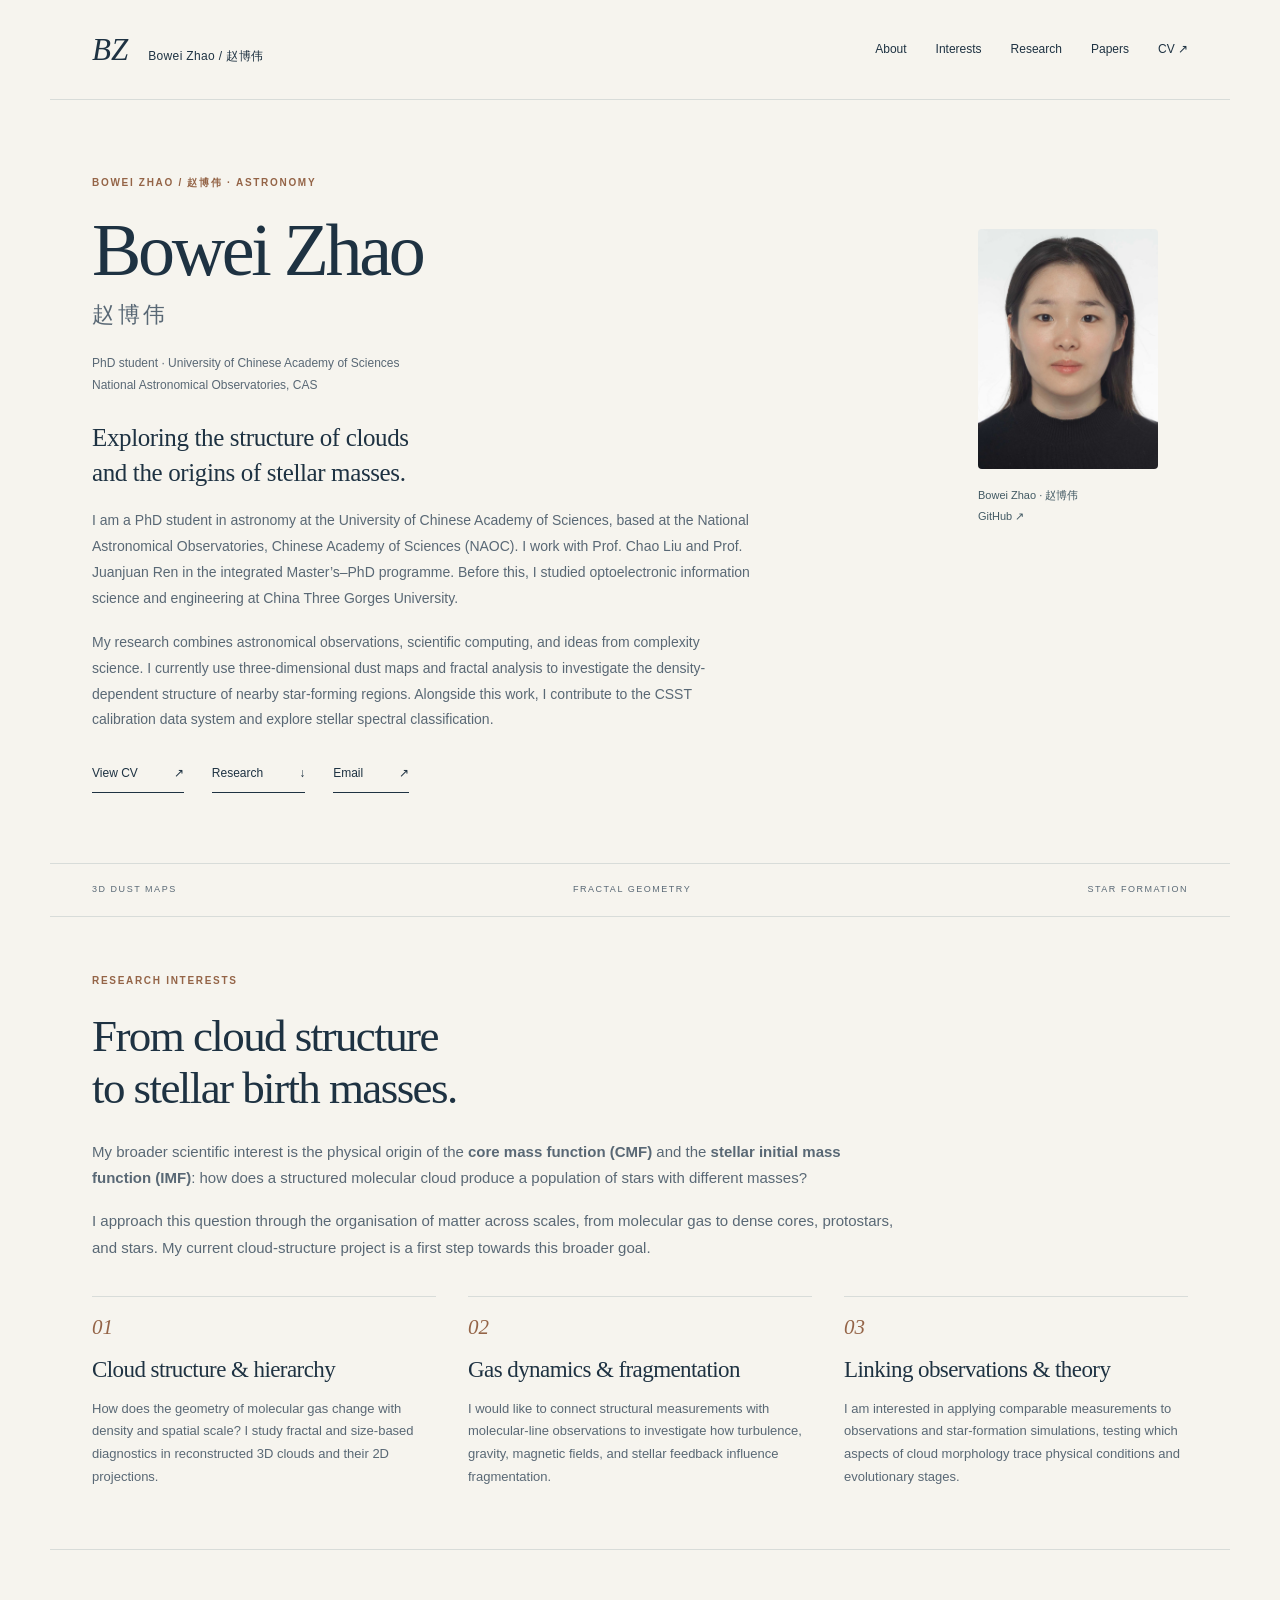
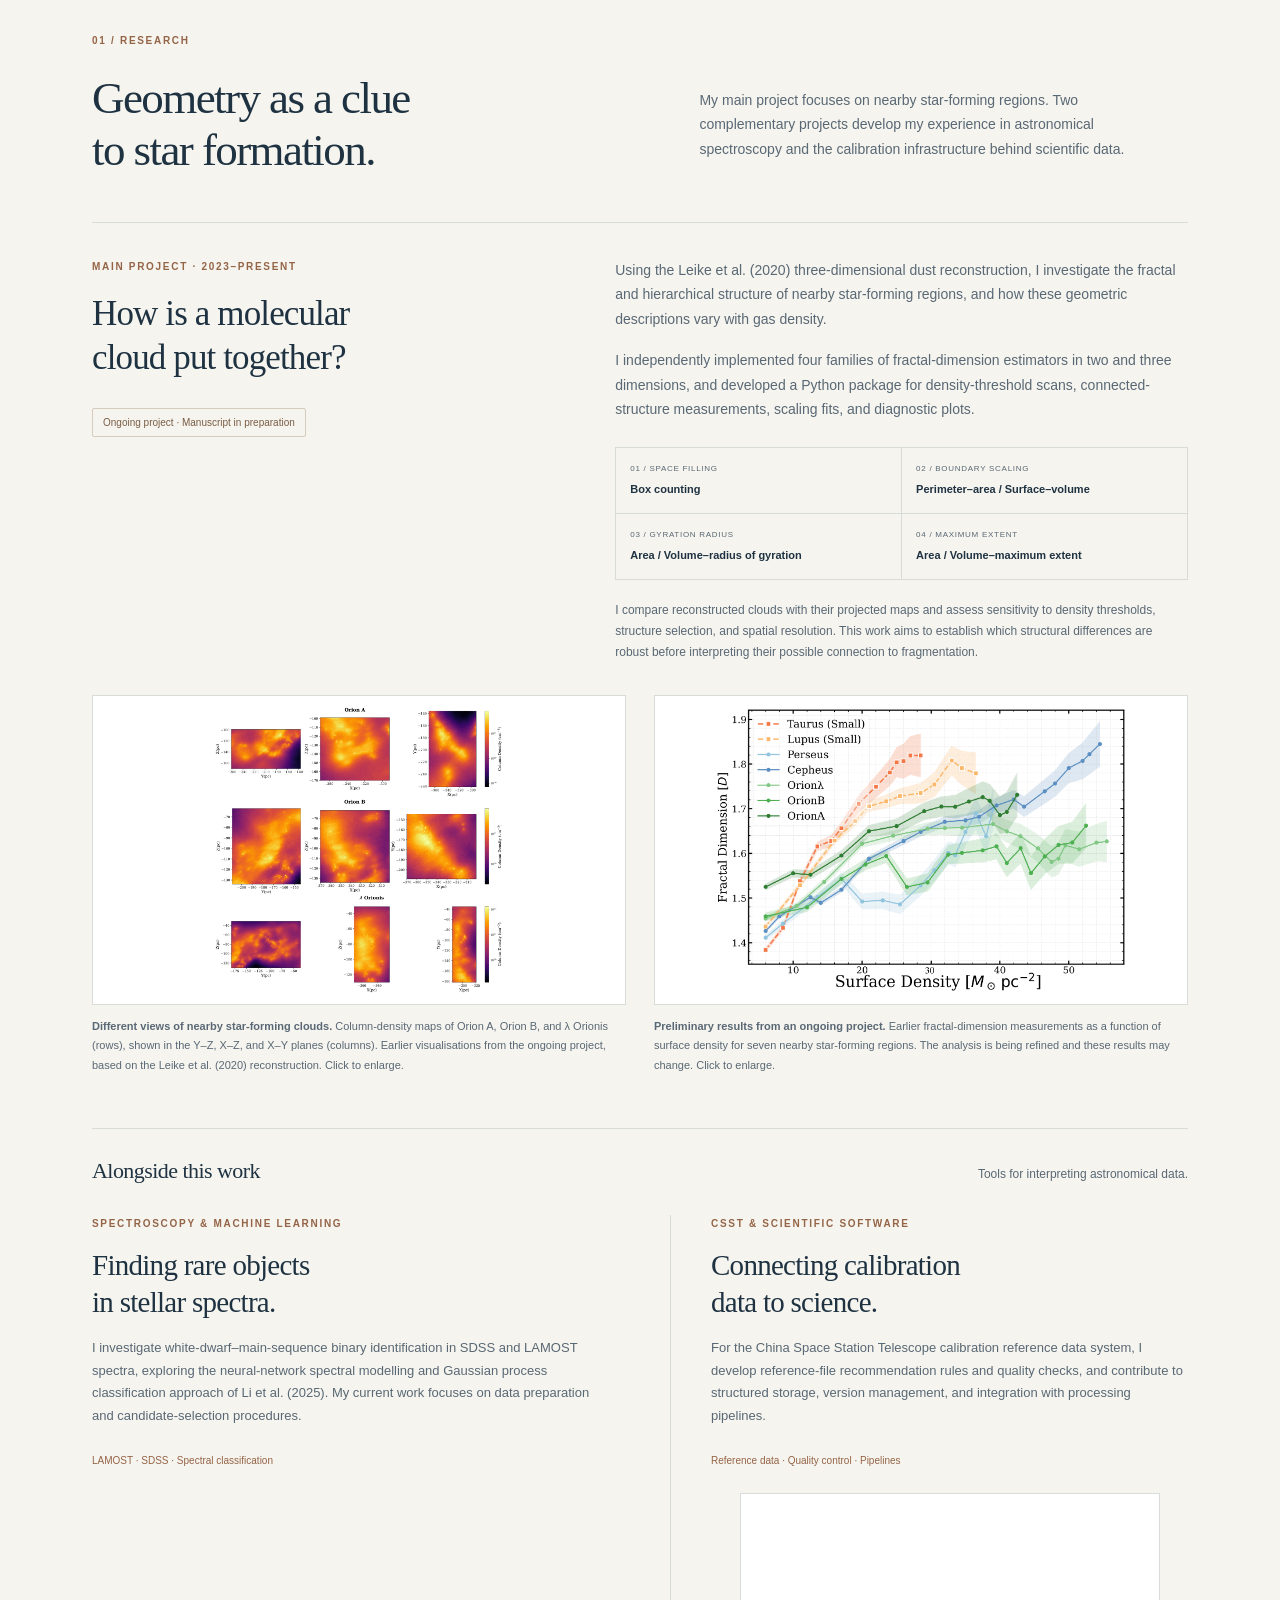
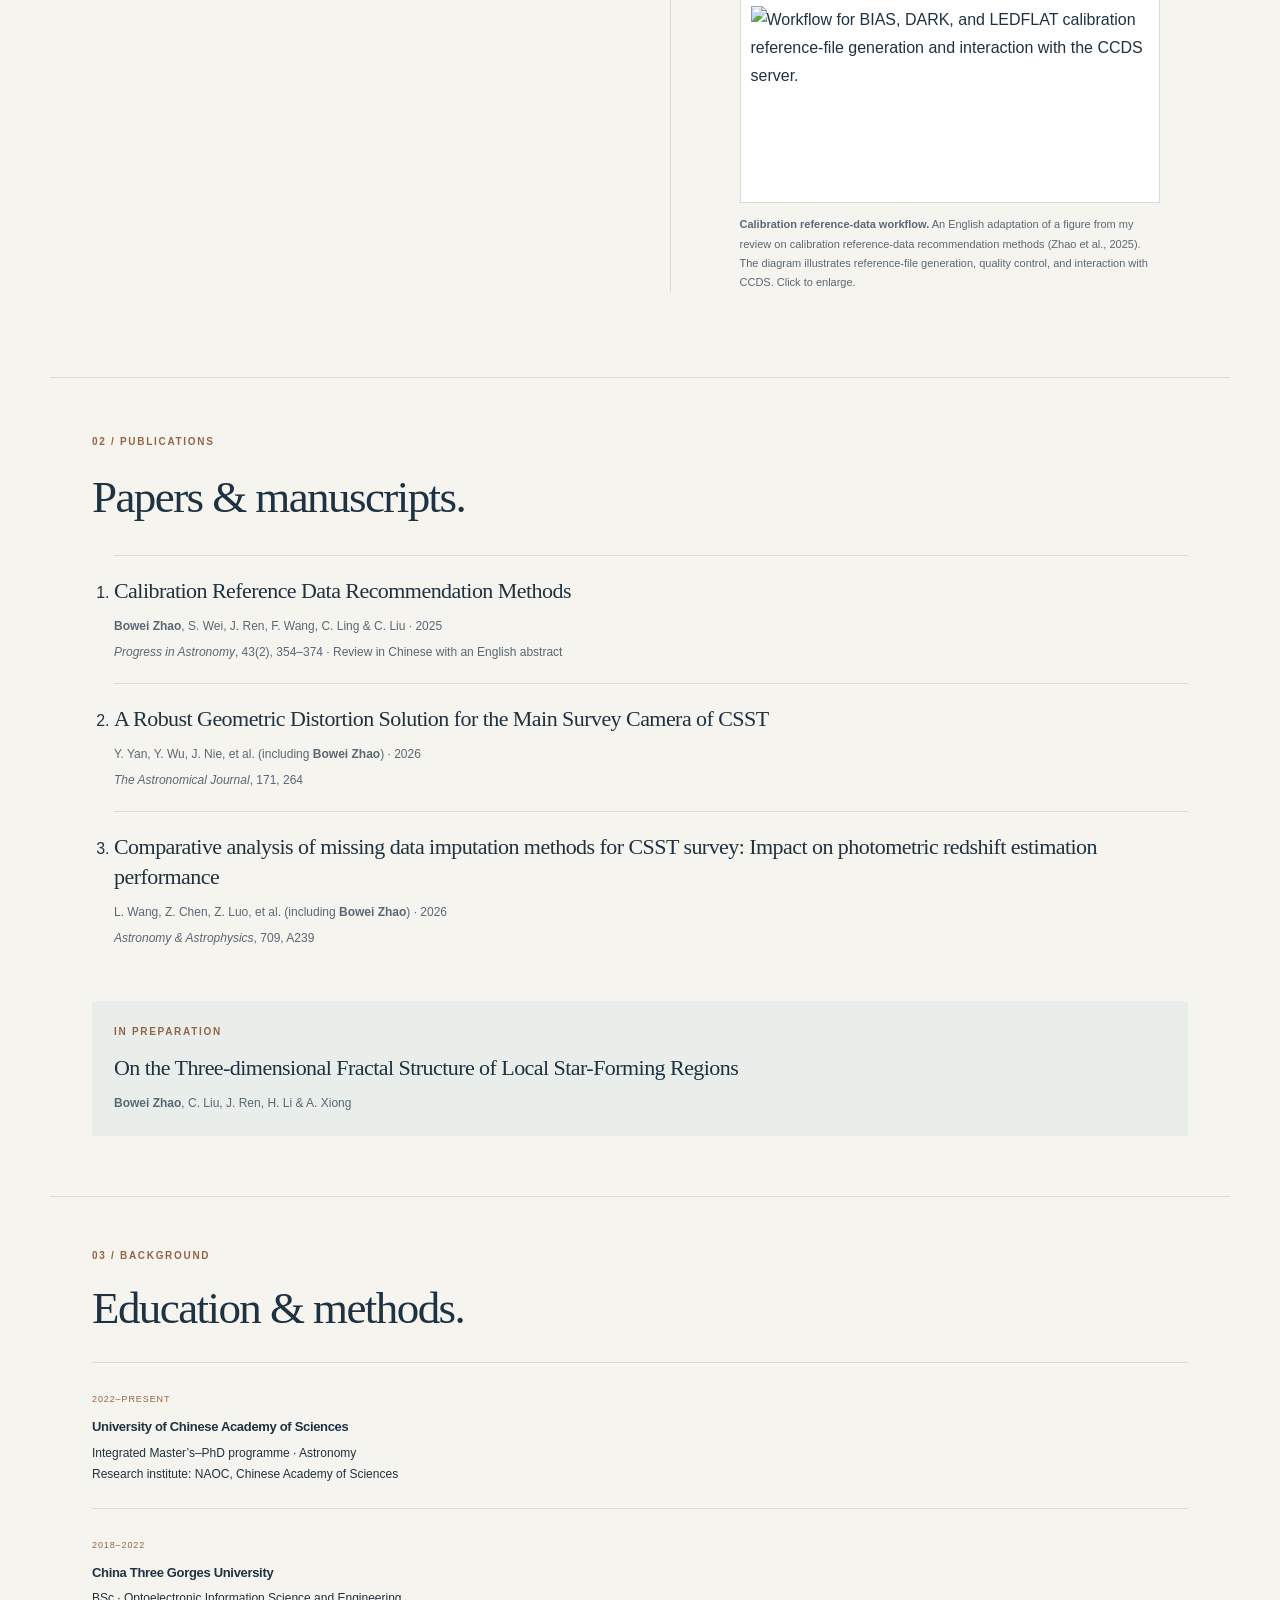
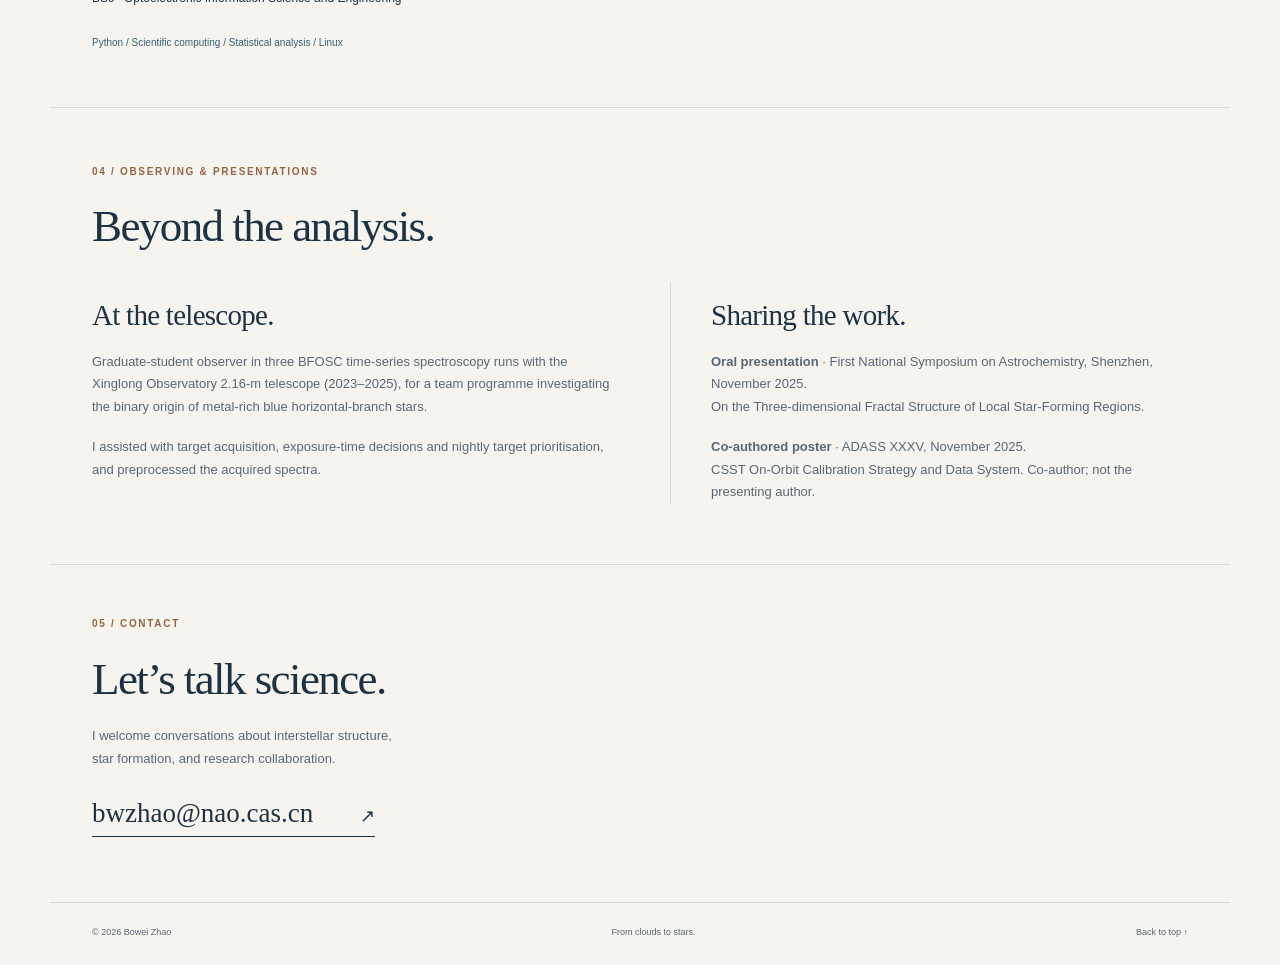
==== index.html @ 42e72b74 "v7" ====
<!doctype html>
<html lang="en"><head><meta charset="utf-8"><meta name="viewport" content="width=device-width,initial-scale=1"><meta name="description" content="Bowei Zhao — astronomy PhD student exploring molecular cloud structure, complexity, and the origins of stellar masses."><meta name="theme-color" content="#f6f4ee"><title>Bowei Zhao · From clouds to stars</title><link rel="icon" href="favicon.svg" type="image/svg+xml"><link rel="stylesheet" href="style.css?v=8"></head>
<body><a class="skip" href="#main">Skip to content</a><header class="wrap"><a class="brand" href="#main" aria-label="Bowei Zhao home">BZ<span>Bowei Zhao / 赵博伟</span></a><nav aria-label="Main navigation"><a href="#background">About</a><a href="#interests">Interests</a><a href="#research">Research</a><a href="#publications">Papers</a><a href="Bowei-Zhao-CV.pdf">CV ↗</a></nav></header>
<main id="main"><section class="hero wrap application-intro" id="background"><div><p class="eyebrow">BOWEI ZHAO / 赵博伟 · ASTRONOMY</p><h1>Bowei Zhao<span class="name-cn">赵博伟</span></h1><p class="intro-role">PhD student · University of Chinese Academy of Sciences<br>National Astronomical Observatories, CAS</p><p class="hero-question">Exploring the structure of clouds<br>and the origins of stellar masses.</p><p class="hero-bio">I am a PhD student in astronomy at the University of Chinese Academy of Sciences, based at the National Astronomical Observatories, Chinese Academy of Sciences (NAOC). I work with Prof. Chao Liu and Prof. Juanjuan Ren in the integrated Master’s–PhD programme. Before this, I studied optoelectronic information science and engineering at China Three Gorges University.</p><p class="hero-bio">My research combines astronomical observations, scientific computing, and ideas from complexity science. I currently use three-dimensional dust maps and fractal analysis to investigate the density-dependent structure of nearby star-forming regions. Alongside this work, I contribute to the CSST calibration data system and explore stellar spectral classification.</p><div class="intro-actions"><a class="text-link" href="Bowei-Zhao-CV.pdf">View CV <span>↗</span></a><a class="text-link" href="#research">Research <span>↓</span></a><a class="text-link" href="mailto:bwzhao@nao.cas.cn">Email <span>↗</span></a></div></div><figure class="profile-photo"><img src="portrait.jpg" alt="Portrait of Bowei Zhao" width="180" height="240" style="display:block;width:180px;max-width:100%;height:auto"/><figcaption>Bowei Zhao · 赵博伟<br><a href="https://github.com/Zhao-Bowei">GitHub ↗</a></figcaption></figure></section><div class="research-line wrap"><span>3D DUST MAPS</span><span>FRACTAL GEOMETRY</span><span>STAR FORMATION</span></div>
<section id="interests" class="wrap interests"><p class="eyebrow">RESEARCH INTERESTS</p><h2>From cloud structure<br>to stellar birth masses.</h2><div class="interest-intro"><p>My broader scientific interest is the physical origin of the <strong>core mass function (CMF)</strong> and the <strong>stellar initial mass function (IMF)</strong>: how does a structured molecular cloud produce a population of stars with different masses?</p><p>I approach this question through the organisation of matter across scales, from molecular gas to dense cores, protostars, and stars. My current cloud-structure project is a first step towards this broader goal.</p></div><div class="interest-topics"><article><span>01</span><h3>Cloud structure &amp; hierarchy</h3><p>How does the geometry of molecular gas change with density and spatial scale? I study fractal and size-based diagnostics in reconstructed 3D clouds and their 2D projections.</p></article><article><span>02</span><h3>Gas dynamics &amp; fragmentation</h3><p>I would like to connect structural measurements with molecular-line observations to investigate how turbulence, gravity, magnetic fields, and stellar feedback influence fragmentation.</p></article><article><span>03</span><h3>Linking observations &amp; theory</h3><p>I am interested in applying comparable measurements to observations and star-formation simulations, testing which aspects of cloud morphology trace physical conditions and evolutionary stages.</p></article></div></section><section id="research" class="wrap research"><div class="section-heading"><p class="eyebrow">01 / RESEARCH</p><h2>Geometry as a clue<br>to star formation.</h2><p>My main project focuses on nearby star-forming regions. Two complementary projects develop my experience in astronomical spectroscopy and the calibration infrastructure behind scientific data.</p></div><article class="featured"><div class="project-title"><p class="eyebrow">MAIN PROJECT · 2023–PRESENT</p><h3>How is a molecular<br>cloud put together?</h3><span class="status">Ongoing project · Manuscript in preparation</span></div><div class="project-body"><p>Using the Leike et al. (2020) three-dimensional dust reconstruction, I investigate the fractal and hierarchical structure of nearby star-forming regions, and how these geometric descriptions vary with gas density.</p><p>I independently implemented four families of fractal-dimension estimators in two and three dimensions, and developed a Python package for density-threshold scans, connected-structure measurements, scaling fits, and diagnostic plots.</p><div class="methods"><div><span>01 / SPACE FILLING</span><strong>Box counting</strong></div><div><span>02 / BOUNDARY SCALING</span><strong>Perimeter–area / Surface–volume</strong></div><div><span>03 / GYRATION RADIUS</span><strong>Area / Volume–radius of gyration</strong></div><div><span>04 / MAXIMUM EXTENT</span><strong>Area / Volume–maximum extent</strong></div></div><p class="small">I compare reconstructed clouds with their projected maps and assess sensitivity to density thresholds, structure selection, and spatial resolution. This work aims to establish which structural differences are robust before interpreting their possible connection to fragmentation.</p></div></article>
<div class="figure-pair"><figure class="research-figure cloud-overview" id="figure-cloud-map"><a href="assets/cloud-projections.png" target="_blank" rel="noopener" aria-label="Open the cloud projection figure at full size"><img src="assets/cloud-projections.png" alt="Column-density maps of Orion A, Orion B, and Lambda Orionis, with Y–Z, X–Z, and X–Y projections in each row." loading="lazy"></a><figcaption><strong>Different views of nearby star-forming clouds.</strong> Column-density maps of Orion A, Orion B, and λ Orionis (rows), shown in the Y–Z, X–Z, and X–Y planes (columns). Earlier visualisations from the ongoing project, based on the Leike et al. (2020) reconstruction. Click to enlarge.</figcaption></figure><figure class="research-figure" id="figure-structure-results"><a href="assets/structure-results.png" target="_blank" rel="noopener"><img src="assets/structure-results.png" alt="Earlier fractal-dimension measurements versus surface density for seven nearby star-forming regions." loading="lazy" style="display:block;width:100%;height:auto"></a><figcaption><strong>Preliminary results from an ongoing project.</strong> Earlier fractal-dimension measurements as a function of surface density for seven nearby star-forming regions. The analysis is being refined and these results may change. Click to enlarge.</figcaption></figure></div><div class="other-heading"><h3>Alongside this work</h3><p>Tools for interpreting astronomical data.</p></div><div class="other-projects"><article><p class="eyebrow">SPECTROSCOPY & MACHINE LEARNING</p><h3>Finding rare objects<br>in stellar spectra.</h3><p>I investigate white-dwarf–main-sequence binary identification in SDSS and LAMOST spectra, exploring the neural-network spectral modelling and Gaussian process classification approach of Li et al. (2025). My current work focuses on data preparation and candidate-selection procedures.</p><p class="project-foot">LAMOST · SDSS · Spectral classification</p></article><article><p class="eyebrow">CSST & SCIENTIFIC SOFTWARE</p><h3>Connecting calibration<br>data to science.</h3><p>For the China Space Station Telescope calibration reference data system, I develop reference-file recommendation rules and quality checks, and contribute to structured storage, version management, and integration with processing pipelines.</p><p class="project-foot">Reference data · Quality control · Pipelines</p><figure class="research-figure" id="figure-calibration-workflow"><a href="assets/calibration-workflow.png" target="_blank" rel="noopener" aria-label="Open the CCDS calibration workflow at full size"><img src="assets/calibration-workflow.png" alt="Workflow for BIAS, DARK, and LEDFLAT calibration reference-file generation and interaction with the CCDS server." loading="lazy" style="display:block;width:100%;height:auto"></a><figcaption><strong>Calibration reference-data workflow.</strong> An English adaptation of a figure from my review on calibration reference-data recommendation methods (Zhao et al., 2025). The diagram illustrates reference-file generation, quality control, and interaction with CCDS. Click to enlarge.</figcaption></figure></article></div></section>

<section id="publications" class="wrap publications"><p class="eyebrow">02 / PUBLICATIONS</p><h2>Papers &amp; manuscripts.</h2><ol class="papers"><li><h3>Calibration Reference Data Recommendation Methods</h3><p><strong>Bowei Zhao</strong>, S. Wei, J. Ren, F. Wang, C. Ling &amp; C. Liu · 2025</p><p><em>Progress in Astronomy</em>, 43(2), 354–374 · Review in Chinese with an English abstract</p></li><li><h3>A Robust Geometric Distortion Solution for the Main Survey Camera of CSST</h3><p>Y. Yan, Y. Wu, J. Nie, et al. (including <strong>Bowei Zhao</strong>) · 2026</p><p><em>The Astronomical Journal</em>, 171, 264</p></li><li><h3>Comparative analysis of missing data imputation methods for CSST survey: Impact on photometric redshift estimation performance</h3><p>L. Wang, Z. Chen, Z. Luo, et al. (including <strong>Bowei Zhao</strong>) · 2026</p><p><em>Astronomy &amp; Astrophysics</em>, 709, A239</p></li></ol><article class="manuscript"><p class="eyebrow">IN PREPARATION</p><h3>On the Three-dimensional Fractal Structure of Local Star-Forming Regions</h3><p><strong>Bowei Zhao</strong>, C. Liu, J. Ren, H. Li &amp; A. Xiong</p></article></section>
<section class="wrap education-section"><p class="eyebrow">03 / BACKGROUND</p><h2>Education &amp; methods.</h2><div class="education"><p class="eyebrow">EDUCATION</p><article><span>2022–PRESENT</span><h3>University of Chinese Academy of Sciences</h3><p>Integrated Master’s–PhD programme · Astronomy<br>Research institute: NAOC, Chinese Academy of Sciences</p></article><article><span>2018–2022</span><h3>China Three Gorges University</h3><p>BSc · Optoelectronic Information Science and Engineering</p></article><p class="toolkit">Python / Scientific computing / Statistical analysis / Linux</p></div></section><section class="wrap experience"><p class="eyebrow">04 / OBSERVING &amp; PRESENTATIONS</p><h2>Beyond the analysis.</h2><div class="other-projects"><article><h3>At the telescope.</h3><p>Graduate-student observer in three BFOSC time-series spectroscopy runs with the Xinglong Observatory 2.16-m telescope (2023–2025), for a team programme investigating the binary origin of metal-rich blue horizontal-branch stars.</p><p>I assisted with target acquisition, exposure-time decisions and nightly target prioritisation, and preprocessed the acquired spectra.</p></article><article><h3>Sharing the work.</h3><p><strong>Oral presentation</strong> · First National Symposium on Astrochemistry, Shenzhen, November 2025.<br>On the Three-dimensional Fractal Structure of Local Star-Forming Regions.</p><p><strong>Co-authored poster</strong> · ADASS XXXV, November 2025.<br>CSST On-Orbit Calibration Strategy and Data System. Co-author; not the presenting author.</p></article></div></section><section id="contact" class="wrap contact"><p class="eyebrow">05 / CONTACT</p><h2>Let’s talk science.</h2><p>I welcome conversations about interstellar structure,<br>star formation, and research collaboration.</p><a class="email" href="mailto:bwzhao@nao.cas.cn">bwzhao@nao.cas.cn <span>↗</span></a></section></main><footer class="wrap"><span>© 2026 Bowei Zhao</span><span>From clouds to stars.</span><a href="#main">Back to top ↑</a></footer></body></html>
---- style.css ----
@charset "UTF-8";
:root{--paper:#f6f4ee;--ink:#1e3242;--muted:#596875;--line:#d8dcd9;--accent:#946447;--blue:#395e70}*{box-sizing:border-box}html{scroll-behavior:smooth;scroll-padding-top:28px}body{margin:0;background:var(--paper);color:var(--ink);font:16px/1.75 -apple-system,BlinkMacSystemFont,"Segoe UI",Arial,sans-serif}.wrap{max-width:1180px;margin:auto;padding-left:42px;padding-right:42px}a{color:inherit;text-decoration:none}a:hover{color:var(--accent)}a:focus-visible,input:focus-visible{outline:3px solid var(--accent);outline-offset:6px}header{height:100px;display:flex;align-items:center;justify-content:space-between;border-bottom:1px solid var(--line)}.brand{font:italic 31px Georgia,serif}.brand span{font:12px/1.4 Arial,sans-serif;margin-left:20px;letter-spacing:.03em}nav{display:flex;gap:29px;font-size:12px}p,h1,h2,h3,figure{margin:0}p+p{margin-top:17px}.eyebrow{font-size:10px;letter-spacing:.17em;font-weight:650;color:var(--accent)}.hero{display:grid;grid-template-columns:1.05fr 1fr;gap:65px;align-items:center;padding-top:74px;padding-bottom:70px}h1{font:normal clamp(64px,7.6vw,102px)/.98 Georgia,"Times New Roman",serif;letter-spacing:-.055em;margin:30px 0 27px}h1 em{font-weight:400;color:var(--blue)}.hero-question{font:25px/1.4 Georgia,serif;letter-spacing:-.015em}.hero-bio{font-size:14px;color:var(--muted);max-width:445px;margin:22px 0 25px}.hero-bio strong{font-weight:600;color:var(--ink)}.text-link{font-size:12px;border-bottom:1px solid var(--ink);padding-bottom:8px;display:inline-flex;gap:36px;align-items:center}.explorer{background:#e8ece9;position:relative;border:1px solid #d1dad8;padding:22px 23px 19px}.figure-head{display:flex;justify-content:space-between;align-items:center;font-size:9px;letter-spacing:.12em;color:#425f68}.live-dot{width:6px;height:6px;background:#8b684b;border-radius:50%}canvas{display:block;width:100%;height:auto;aspect-ratio:600/540;margin:12px 0 0}.control label{display:flex;justify-content:space-between;font-size:11px}.control output{font-variant-numeric:tabular-nums;font-weight:600}input[type=range]{width:100%;accent-color:var(--blue);cursor:pointer;margin:11px 0 3px}.range-labels{display:flex;justify-content:space-between;color:var(--muted);font-size:9px}figcaption{font-size:10px;line-height:1.7;margin-top:17px;color:#435a64}figcaption span{font-size:9px;color:#64767a}.research-line{display:flex;justify-content:space-between;border-top:1px solid var(--line);border-bottom:1px solid var(--line);padding-top:18px;padding-bottom:18px;font-size:9px;letter-spacing:.17em;color:var(--muted)}.research{padding-top:82px;padding-bottom:85px}.section-heading{display:grid;grid-template-columns:1.1fr 1fr;column-gap:70px}.section-heading>.eyebrow{grid-column:1/-1;margin-bottom:23px}h2{font:normal 45px/1.16 Georgia,serif;letter-spacing:-.035em}.section-heading>p:last-child{font-size:14px;color:var(--muted);align-self:center;max-width:470px}.featured{display:grid;grid-template-columns:1fr 1.25fr;gap:65px;border-top:1px solid var(--line);margin-top:45px;padding-top:35px}h3{font:normal 29px/1.25 Georgia,serif;letter-spacing:-.025em}.project-title h3{font-size:35px;margin:17px 0 27px}.status{display:inline-block;font-size:10px;border:1px solid #d7ccbc;border-radius:2px;color:#795d45;padding:5px 10px}.project-body p{font-size:14px;color:var(--muted)}.methods{display:grid;grid-template-columns:1fr 1fr;border-top:1px solid var(--line);border-left:1px solid var(--line);margin:25px 0 20px}.methods>div{padding:14px;border-right:1px solid var(--line);border-bottom:1px solid var(--line)}.methods span{font-size:8px;letter-spacing:.09em;color:var(--muted);display:block}.methods strong{display:block;font-size:11px;font-weight:550;margin-top:4px}.project-body .small{font-size:12px}.other-heading{border-top:1px solid var(--line);margin-top:53px;padding-top:28px;display:flex;align-items:baseline;justify-content:space-between}.other-heading h3{font-size:22px}.other-heading p{font-size:12px;color:var(--muted)}.other-projects{display:grid;grid-template-columns:1fr 1fr;gap:60px;margin-top:30px}.other-projects article+article{border-left:1px solid var(--line);padding-left:40px}.other-projects h3{margin:15px 0 17px}.other-projects p:not(.eyebrow){font-size:13px;color:var(--muted)}.other-projects .project-foot{font-size:10px!important;color:var(--accent)!important;margin-top:24px}.next{background:#e9eeeb;border-top:1px solid #d6dfdb;border-bottom:1px solid #d6dfdb}.next-inner{display:grid;grid-template-columns:1fr 1.25fr;column-gap:65px;padding-top:49px;padding-bottom:51px}.next .eyebrow{grid-column:1/-1;margin-bottom:22px}.next p:not(.eyebrow){font-size:14px;color:#4f6268}.next-caption{font-size:8px;letter-spacing:.13em;color:#5c747a;display:block;margin-top:27px}.about{display:grid;grid-template-columns:1fr 1fr;gap:85px;padding-top:80px;padding-bottom:75px}.about h2{font-size:37px;margin:23px 0}.chinese{font:18px system-ui,sans-serif;letter-spacing:.12em;display:block;margin-top:12px;color:var(--muted)}.about p:not(.eyebrow){font-size:13px;color:var(--muted)}.about .text-link{margin-top:25px}.education article{margin-top:23px;padding-top:20px;border-top:1px solid var(--line)}.education article>span{font-size:9px;letter-spacing:.1em;color:var(--accent)}.education h3{font:600 13px/1.5 Arial,sans-serif;margin:6px 0}.education article p{font-size:12px!important}.toolkit{font-size:10px!important;margin-top:25px;color:var(--blue)!important}.contact{border-top:1px solid var(--line);padding-top:50px;padding-bottom:65px}.contact h2{margin:20px 0}.contact p:not(.eyebrow){font-size:13px;color:var(--muted)}.email{font:27px/1.6 Georgia,serif;display:inline-block;margin-top:22px;border-bottom:1px solid var(--ink)}.email span{font:18px Arial;margin-left:40px}footer{display:flex;justify-content:space-between;padding-top:22px;padding-bottom:25px;font-size:9px;color:var(--muted);border-top:1px solid var(--line)}.skip{position:absolute;top:-100px;left:12px;background:white;padding:12px;z-index:10}.skip:focus{top:12px}@media(min-width:1500px){.hero{padding-top:90px;padding-bottom:90px}}@media(max-width:850px){.wrap{padding-left:26px;padding-right:26px}.hero{gap:30px}h1{font-size:72px}.hero-question{font-size:21px}.explorer{padding:16px}.featured{gap:35px}.about{gap:40px}.other-projects{gap:30px}}@media(max-width:620px){header{height:80px}.brand span{display:none}nav{gap:18px;font-size:11px}.hero{grid-template-columns:1fr;padding-top:46px;padding-bottom:40px;gap:36px}h1{font-size:78px}.hero-bio{max-width:none}.explorer{max-width:440px;width:100%;margin:auto}.research-line{font-size:7px;letter-spacing:.07em}.research{padding-top:50px;padding-bottom:50px}.section-heading,.featured,.next-inner,.about,.other-projects{grid-template-columns:1fr;gap:26px}h2{font-size:37px}.section-heading>.eyebrow{margin-bottom:0}.featured{margin-top:30px;padding-top:27px}.project-title h3{font-size:31px}.other-heading{display:block;margin-top:36px}.other-heading p{margin-top:6px}.other-projects article+article{border-left:0;border-top:1px solid var(--line);padding:26px 0 0}.next-inner{padding-top:35px;padding-bottom:35px;gap:20px}.next .eyebrow{margin-bottom:0}.about{padding-top:48px;padding-bottom:45px;gap:36px}.contact{padding-top:37px;padding-bottom:48px}.email{font-size:24px}.email span{margin-left:14px}footer{gap:15px;flex-wrap:wrap}footer>span:nth-child(2){display:none}}@media(prefers-reduced-motion:reduce){html{scroll-behavior:auto}}
.publications,.experience{border-top:1px solid var(--line);padding-top:55px;padding-bottom:60px}.publications h2,.experience h2{margin-top:20px}.papers{padding-left:22px;margin:32px 0}.papers li{padding:20px 0;border-top:1px solid var(--line)}.papers h3,.manuscript h3{font:normal 22px/1.4 Georgia,serif;margin-bottom:9px}.papers p,.manuscript>p:last-child{font-size:12px;color:var(--muted)}.papers p+p{margin-top:5px}.manuscript{padding:22px;background:#e9eeeb}.manuscript h3{margin-top:12px}.portrait{display:block;width:160px;height:auto;margin-top:24px;border:1px solid var(--line)}.profile-links{display:flex;gap:28px;flex-wrap:wrap}@media(max-width:620px){nav{gap:11px;font-size:10px}.portrait{width:140px}.publications,.experience{padding-top:38px;padding-bottom:40px}.papers h3{font-size:20px}}

/* Bound intrinsic image sizes inside the About grid. */
.about{grid-template-columns:minmax(0,1fr) minmax(0,1fr)}.about>div{min-width:0}.portrait{max-width:100%;width:160px;height:auto;border-radius:4px}.education{overflow-wrap:break-word}@media(max-width:620px){.about{grid-template-columns:minmax(0,1fr)}}

.application-intro{grid-template-columns:minmax(0,1fr) 250px;gap:65px}.application-intro h1{font-size:74px;letter-spacing:-.045em;margin:22px 0}.name-cn{display:block;font:22px/1.5 system-ui,sans-serif;letter-spacing:.16em;color:var(--muted);margin-top:12px}.intro-role{font-size:12px;color:var(--muted);line-height:1.8;margin-bottom:24px}.application-intro .hero-bio{max-width:660px;margin:18px 0}.intro-actions{display:flex;flex-wrap:wrap;gap:28px;margin-top:30px}.profile-photo{align-self:start;margin-top:55px}.profile-photo img{border-radius:4px}.profile-photo figcaption{margin-top:16px;font-size:11px;line-height:1.9}.method-demo{display:grid;grid-template-columns:minmax(0,1fr) minmax(0,1fr);gap:65px;align-items:center;margin-top:40px;padding-top:35px;border-top:1px solid var(--line)}.method-demo h3{margin:18px 0}.method-demo>div>p:not(.eyebrow){font-size:13px;color:var(--muted)}.education-section{padding-top:50px;padding-bottom:55px;border-top:1px solid var(--line)}.education-section h2{margin-top:18px}.education-section>.education{margin-top:28px}.education-section>.education>.eyebrow{display:none}@media(max-width:620px){.application-intro{grid-template-columns:1fr;gap:20px}.application-intro h1{font-size:60px}.profile-photo{margin-top:0}.profile-photo img{width:160px!important}.method-demo{grid-template-columns:1fr;gap:25px}.intro-actions{gap:22px}}

/* v6: personal background, research interests, and replaceable scientific figures. */
.interests{padding-top:55px;padding-bottom:60px;border-bottom:1px solid var(--line)}.interests h2{margin:20px 0 25px}.interest-intro{max-width:810px;font-size:15px;color:var(--muted)}.interest-topics{display:grid;grid-template-columns:repeat(3,minmax(0,1fr));gap:32px;margin-top:35px}.interest-topics article{border-top:1px solid var(--line);padding-top:18px}.interest-topics article>span{font:italic 21px Georgia,serif;color:var(--accent)}.interest-topics h3{font-size:23px;margin:13px 0}.interest-topics p{font-size:13px;color:var(--muted)}.figure-pair{display:grid;grid-template-columns:repeat(2,minmax(0,1fr));gap:25px;margin-top:32px}.research-figure{min-width:0;margin:24px 0 0}.figure-pair .research-figure{margin-top:0}.figure-placeholder{min-height:230px;display:flex;flex-direction:column;align-items:center;justify-content:center;text-align:center;padding:25px;border:1px dashed #a8b7b8;background:#eef0eb}.figure-index{font-size:8px;letter-spacing:.13em;color:var(--blue)}.figure-placeholder h4{font:normal 23px/1.3 Georgia,serif;margin:20px 0 10px}.figure-placeholder p{font-size:12px!important;max-width:330px;margin:0!important;color:var(--muted)}.placeholder-note{font-size:9px;color:var(--accent);margin-top:24px}.research-figure figcaption{font-size:10px;color:var(--muted)}.research-figure>img{display:block;width:100%;height:auto;max-width:100%}.profile-photo img{width:180px}.application-intro{grid-template-columns:minmax(0,1fr) 210px}.hero-bio{line-height:1.85}@media(max-width:800px){.interest-topics{grid-template-columns:1fr;gap:20px}}@media(max-width:620px){.application-intro,.figure-pair{grid-template-columns:minmax(0,1fr)}.interests{padding-top:40px;padding-bottom:40px}nav{flex-wrap:wrap;justify-content:flex-end;gap:9px 13px;max-width:255px}.figure-placeholder{min-height:210px}}

.name-cn,.chinese{font-family:"Kaiti SC","STKaiti","KaiTi","楷体","AR PL UKai CN",serif;font-style:normal;font-weight:400}.figure-pair{grid-template-columns:minmax(0,1fr)}.cloud-overview{max-width:880px;margin-left:auto!important;margin-right:auto!important}.cloud-overview a{display:block}.cloud-overview img{display:block;width:100%;height:auto}.cloud-overview figcaption{max-width:790px;margin:14px auto 0;line-height:1.8}#figure-structure-results .figure-placeholder{min-height:150px}

/* v8: compact previews; preserve each complete scientific figure. */
.figure-pair{grid-template-columns:repeat(2,minmax(0,1fr));gap:28px;align-items:start}.figure-pair .research-figure{width:100%;max-width:none;margin:0!important}.figure-pair .research-figure>a{display:flex;align-items:center;justify-content:center;height:310px;padding:10px;background:#fff;border:1px solid var(--line)}.figure-pair .research-figure>a>img{display:block;width:auto!important;max-width:100%;height:auto!important;max-height:288px;object-fit:contain}.research-figure>a{cursor:zoom-in}.research-figure figcaption{font-size:11px;line-height:1.75;margin-top:12px}.research-figure figcaption strong{font-weight:600}#figure-calibration-workflow{max-width:420px;margin:24px auto 0}#figure-calibration-workflow>a{display:flex;align-items:center;justify-content:center;height:310px;padding:10px;background:#fff;border:1px solid var(--line)}#figure-calibration-workflow>a>img{width:auto!important;max-width:100%;height:auto!important;max-height:288px;object-fit:contain}@media(max-width:760px){.figure-pair{grid-template-columns:minmax(0,1fr);gap:28px}.figure-pair .research-figure{max-width:540px;margin:0 auto!important}.figure-pair .research-figure>a,#figure-calibration-workflow>a{height:280px}.figure-pair .research-figure>a>img,#figure-calibration-workflow>a>img{max-height:258px}}
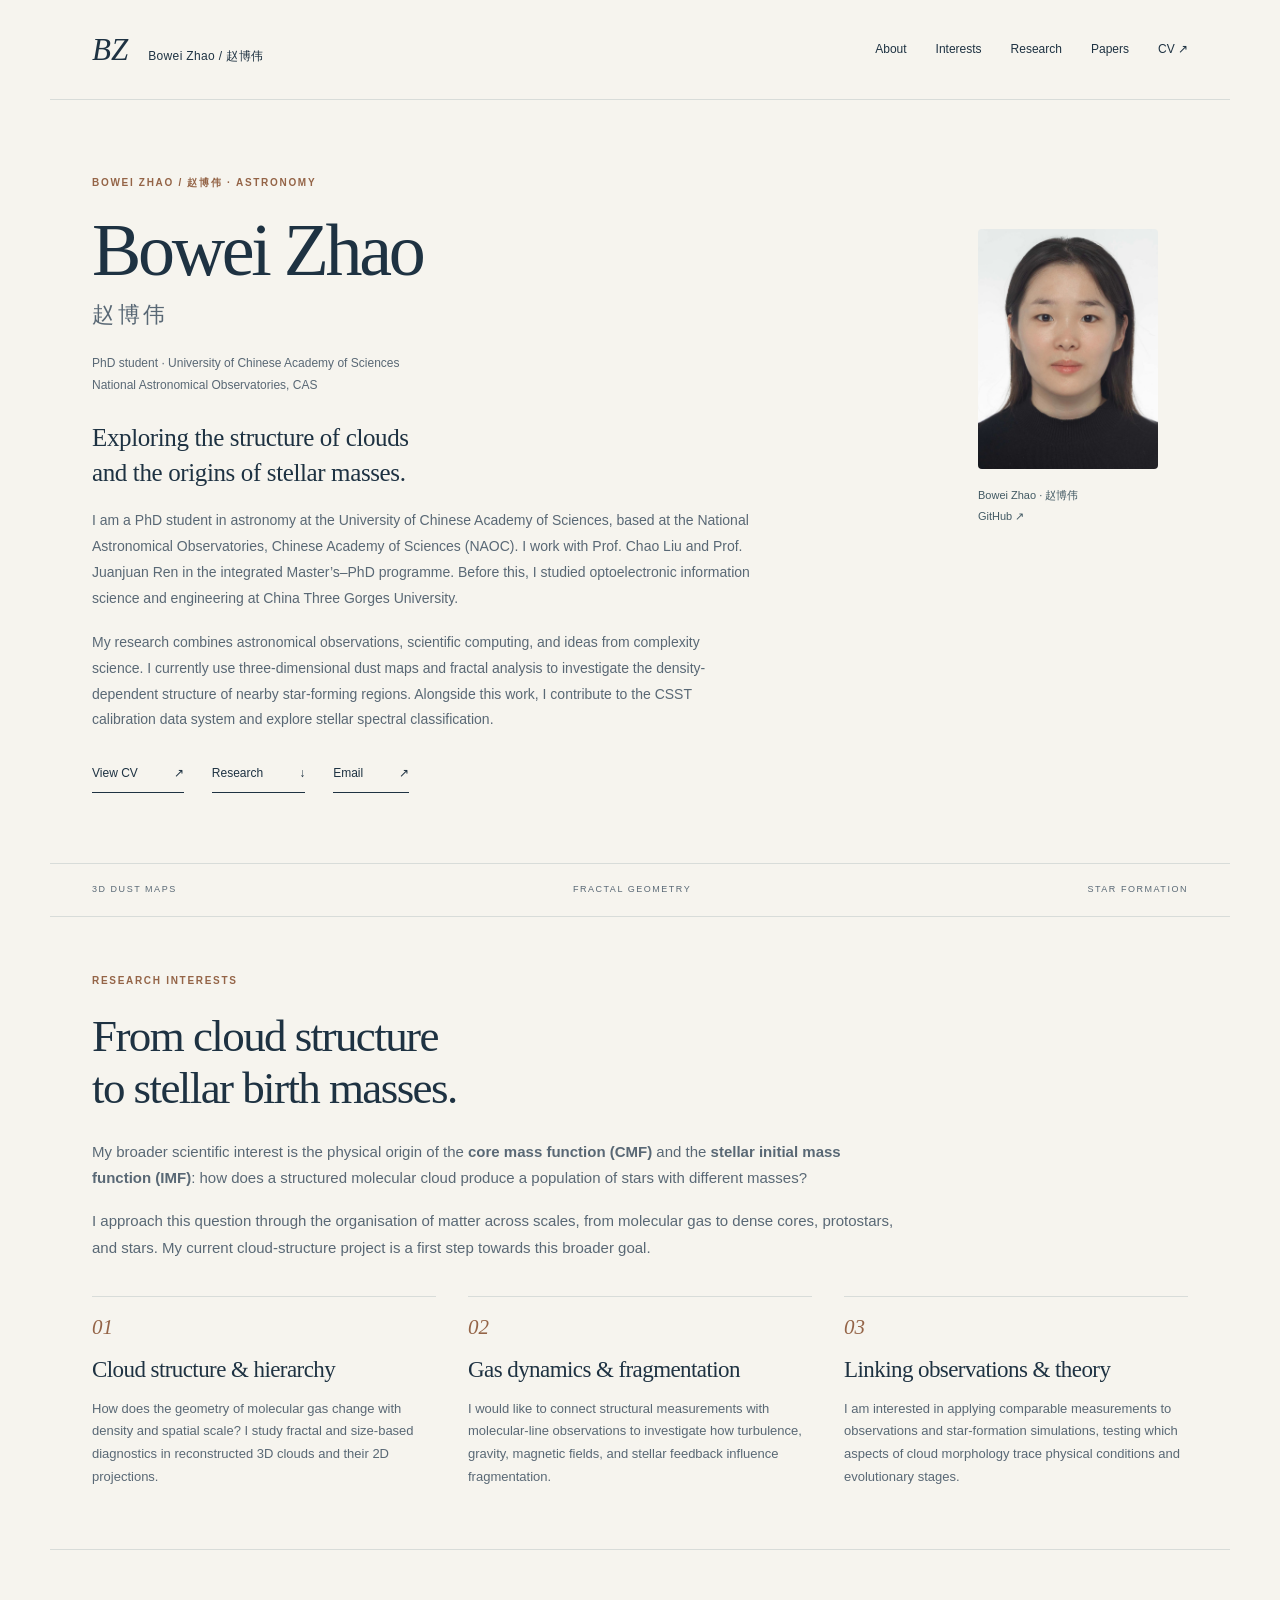
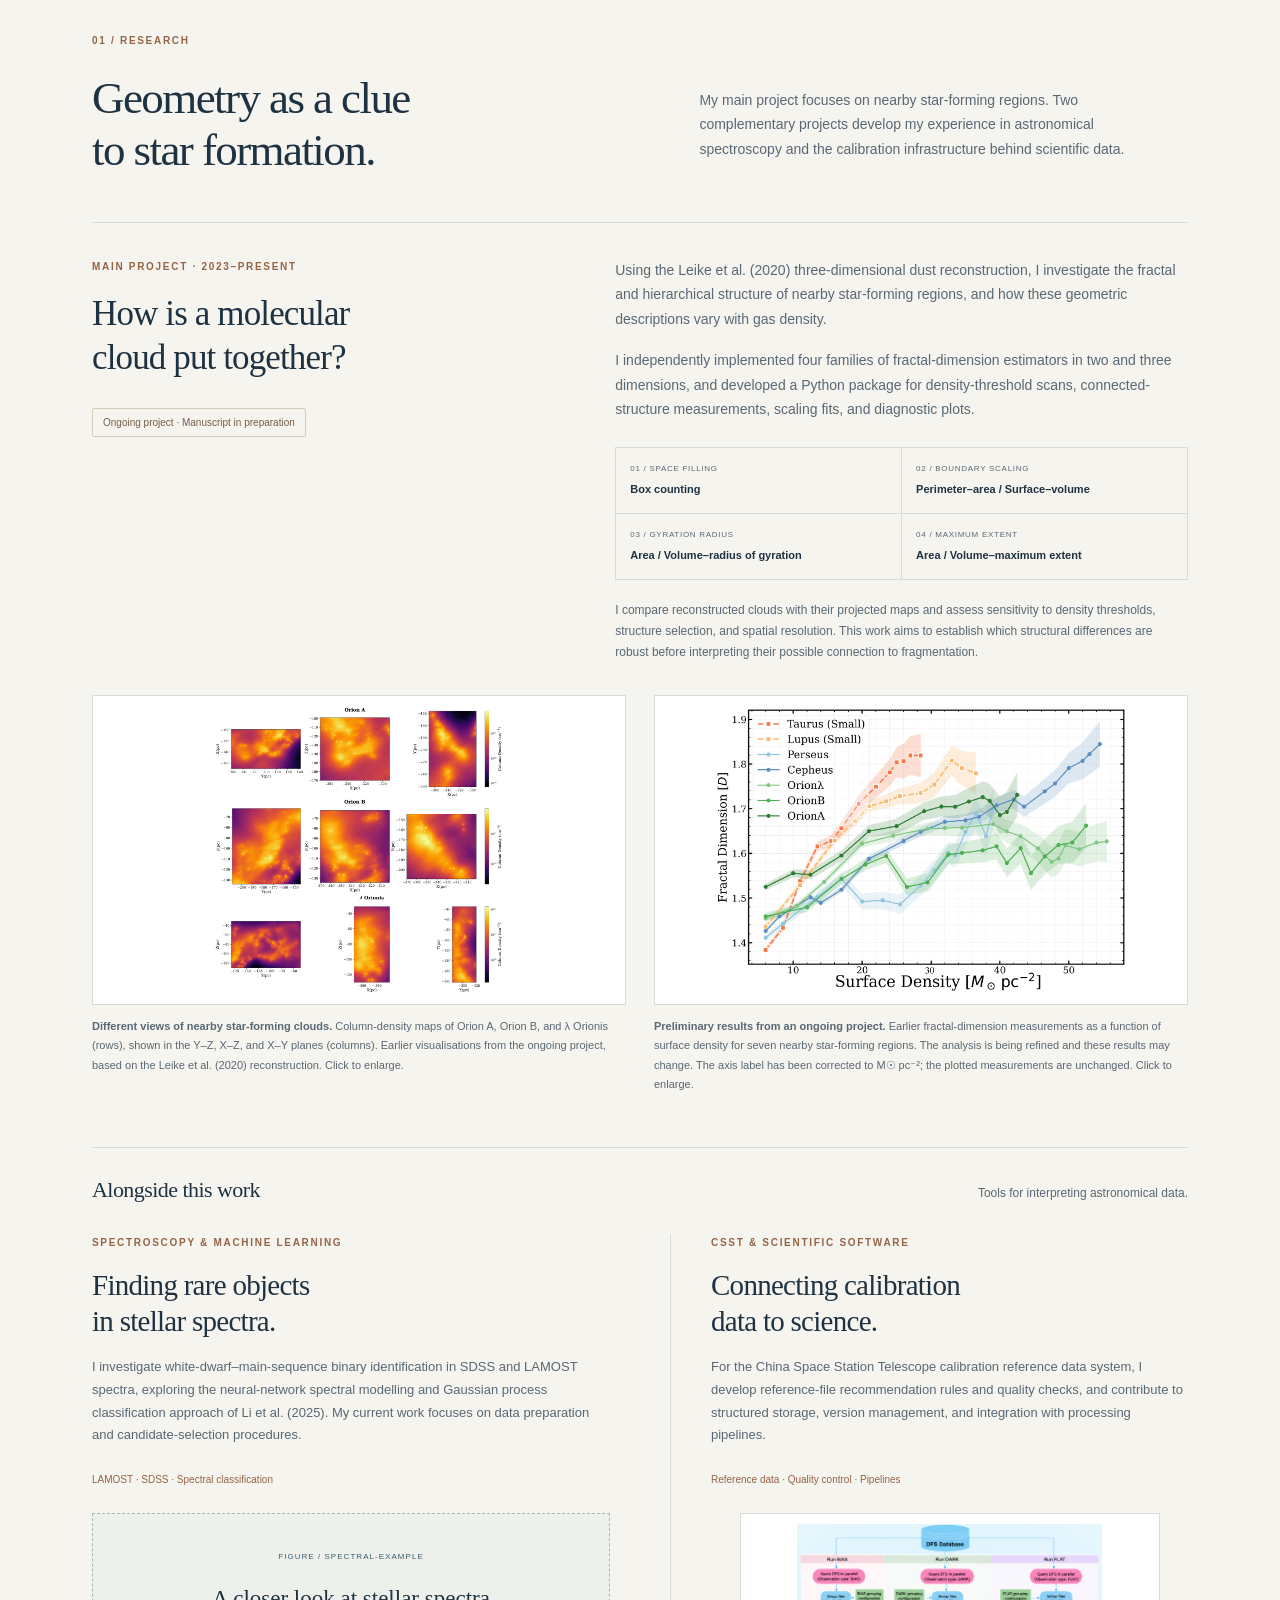
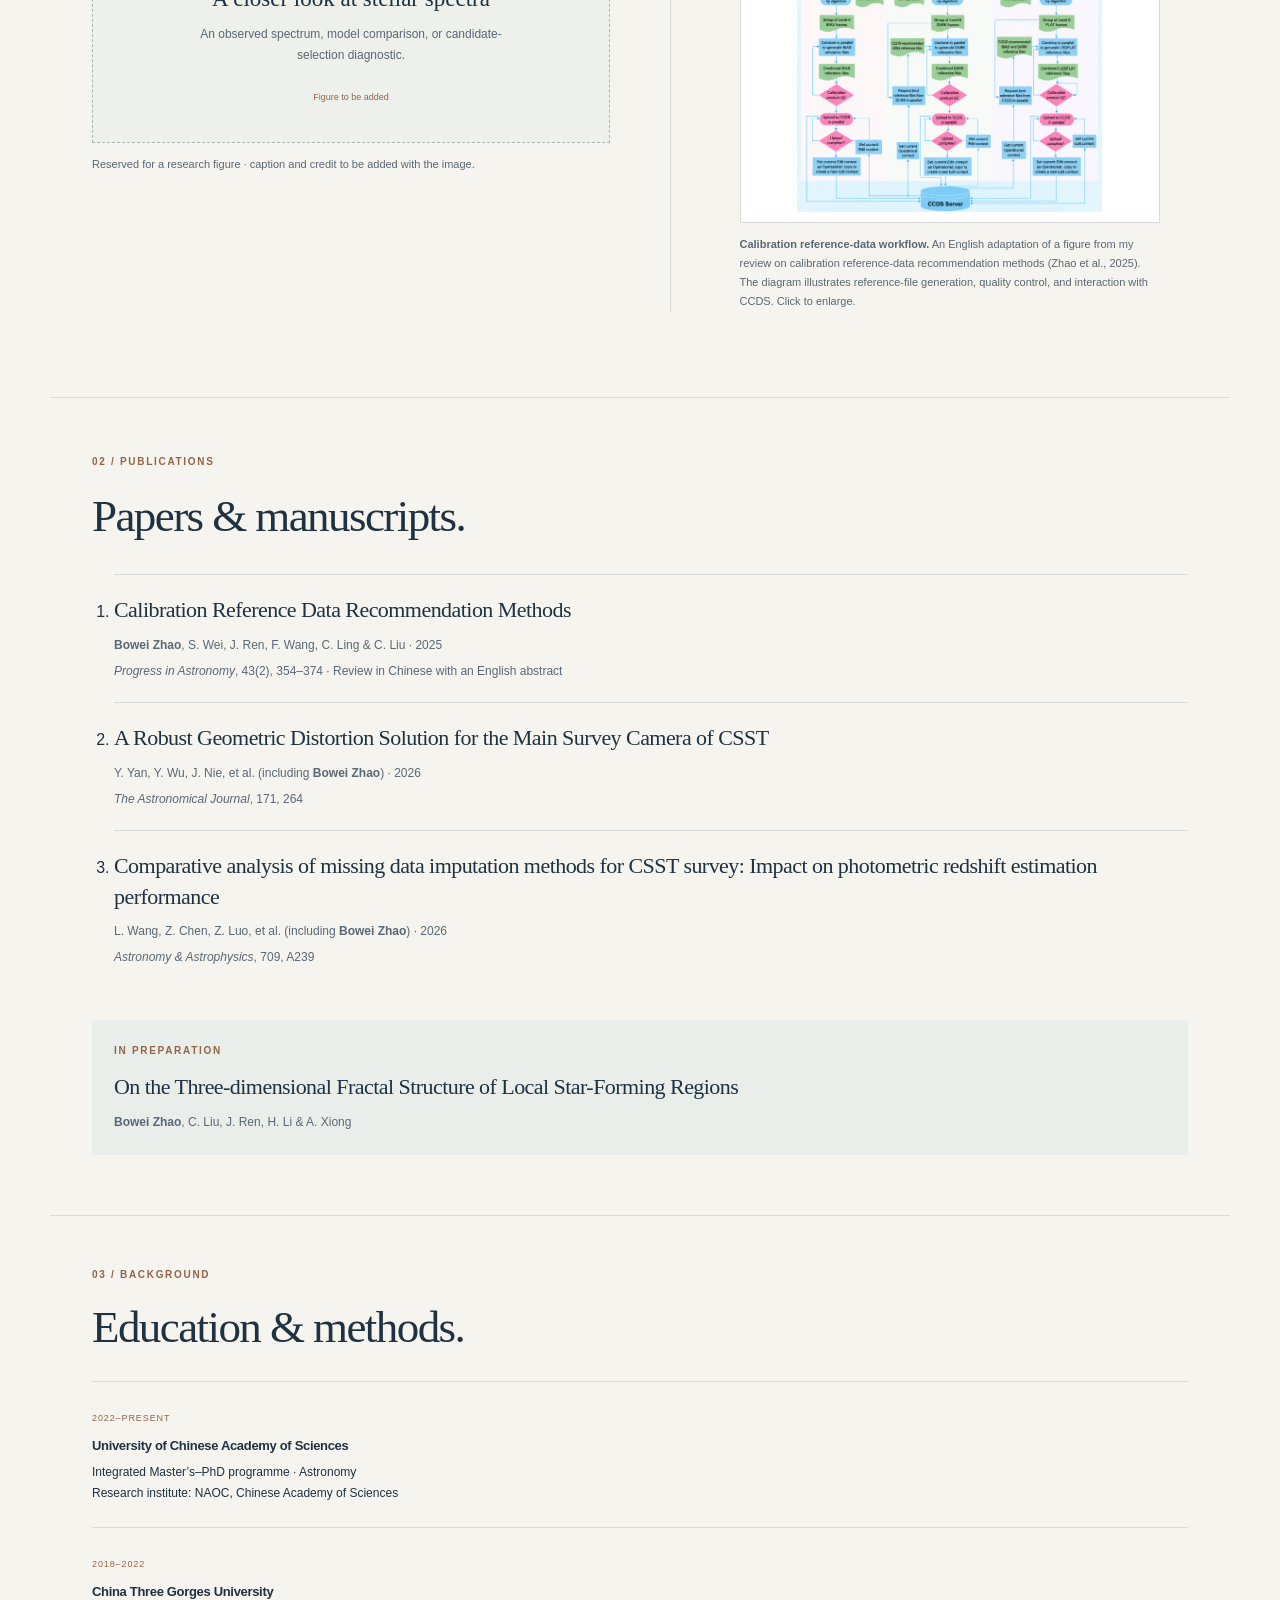
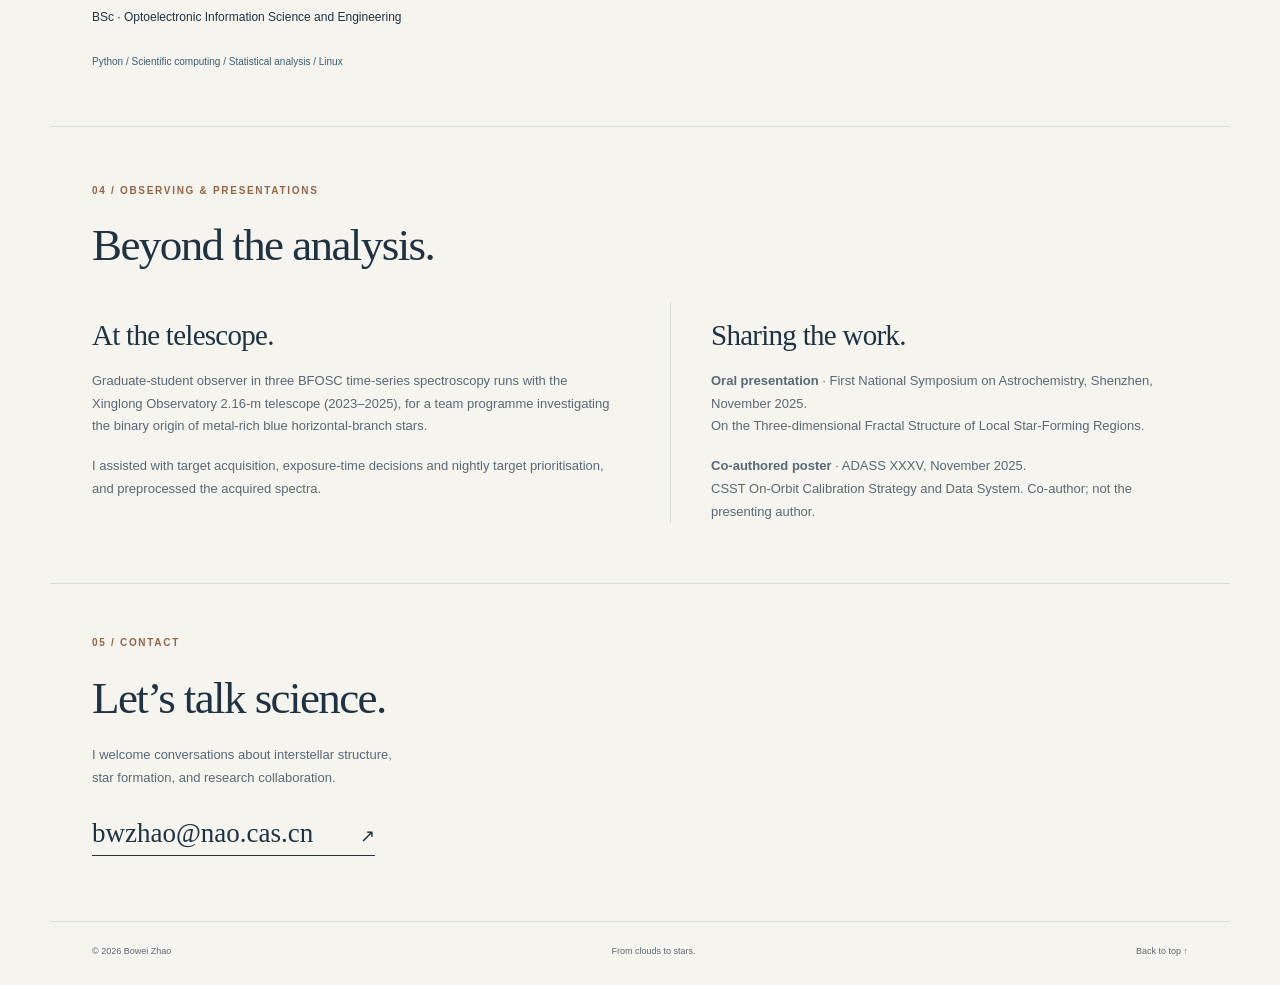
==== commit fd647b96: "Add files via upload" ====
--- a/index.html
+++ b/index.html
@@ -1,9 +1,9 @@
 <!doctype html>
-<html lang="en"><head><meta charset="utf-8"><meta name="viewport" content="width=device-width,initial-scale=1"><meta name="description" content="Bowei Zhao — astronomy PhD student exploring molecular cloud structure, complexity, and the origins of stellar masses."><meta name="theme-color" content="#f6f4ee"><title>Bowei Zhao · From clouds to stars</title><link rel="icon" href="favicon.svg" type="image/svg+xml"><link rel="stylesheet" href="style.css?v=8"></head>
+<html lang="en"><head><meta charset="utf-8"><meta name="viewport" content="width=device-width,initial-scale=1"><meta name="description" content="Bowei Zhao — astronomy PhD student exploring molecular cloud structure, complexity, and the origins of stellar masses."><meta name="theme-color" content="#f6f4ee"><title>Bowei Zhao · From clouds to stars</title><link rel="icon" href="favicon.svg" type="image/svg+xml"><link rel="stylesheet" href="style.css?v=7"></head>
 <body><a class="skip" href="#main">Skip to content</a><header class="wrap"><a class="brand" href="#main" aria-label="Bowei Zhao home">BZ<span>Bowei Zhao / 赵博伟</span></a><nav aria-label="Main navigation"><a href="#background">About</a><a href="#interests">Interests</a><a href="#research">Research</a><a href="#publications">Papers</a><a href="Bowei-Zhao-CV.pdf">CV ↗</a></nav></header>
 <main id="main"><section class="hero wrap application-intro" id="background"><div><p class="eyebrow">BOWEI ZHAO / 赵博伟 · ASTRONOMY</p><h1>Bowei Zhao<span class="name-cn">赵博伟</span></h1><p class="intro-role">PhD student · University of Chinese Academy of Sciences<br>National Astronomical Observatories, CAS</p><p class="hero-question">Exploring the structure of clouds<br>and the origins of stellar masses.</p><p class="hero-bio">I am a PhD student in astronomy at the University of Chinese Academy of Sciences, based at the National Astronomical Observatories, Chinese Academy of Sciences (NAOC). I work with Prof. Chao Liu and Prof. Juanjuan Ren in the integrated Master’s–PhD programme. Before this, I studied optoelectronic information science and engineering at China Three Gorges University.</p><p class="hero-bio">My research combines astronomical observations, scientific computing, and ideas from complexity science. I currently use three-dimensional dust maps and fractal analysis to investigate the density-dependent structure of nearby star-forming regions. Alongside this work, I contribute to the CSST calibration data system and explore stellar spectral classification.</p><div class="intro-actions"><a class="text-link" href="Bowei-Zhao-CV.pdf">View CV <span>↗</span></a><a class="text-link" href="#research">Research <span>↓</span></a><a class="text-link" href="mailto:bwzhao@nao.cas.cn">Email <span>↗</span></a></div></div><figure class="profile-photo"><img src="portrait.jpg" alt="Portrait of Bowei Zhao" width="180" height="240" style="display:block;width:180px;max-width:100%;height:auto"/><figcaption>Bowei Zhao · 赵博伟<br><a href="https://github.com/Zhao-Bowei">GitHub ↗</a></figcaption></figure></section><div class="research-line wrap"><span>3D DUST MAPS</span><span>FRACTAL GEOMETRY</span><span>STAR FORMATION</span></div>
 <section id="interests" class="wrap interests"><p class="eyebrow">RESEARCH INTERESTS</p><h2>From cloud structure<br>to stellar birth masses.</h2><div class="interest-intro"><p>My broader scientific interest is the physical origin of the <strong>core mass function (CMF)</strong> and the <strong>stellar initial mass function (IMF)</strong>: how does a structured molecular cloud produce a population of stars with different masses?</p><p>I approach this question through the organisation of matter across scales, from molecular gas to dense cores, protostars, and stars. My current cloud-structure project is a first step towards this broader goal.</p></div><div class="interest-topics"><article><span>01</span><h3>Cloud structure &amp; hierarchy</h3><p>How does the geometry of molecular gas change with density and spatial scale? I study fractal and size-based diagnostics in reconstructed 3D clouds and their 2D projections.</p></article><article><span>02</span><h3>Gas dynamics &amp; fragmentation</h3><p>I would like to connect structural measurements with molecular-line observations to investigate how turbulence, gravity, magnetic fields, and stellar feedback influence fragmentation.</p></article><article><span>03</span><h3>Linking observations &amp; theory</h3><p>I am interested in applying comparable measurements to observations and star-formation simulations, testing which aspects of cloud morphology trace physical conditions and evolutionary stages.</p></article></div></section><section id="research" class="wrap research"><div class="section-heading"><p class="eyebrow">01 / RESEARCH</p><h2>Geometry as a clue<br>to star formation.</h2><p>My main project focuses on nearby star-forming regions. Two complementary projects develop my experience in astronomical spectroscopy and the calibration infrastructure behind scientific data.</p></div><article class="featured"><div class="project-title"><p class="eyebrow">MAIN PROJECT · 2023–PRESENT</p><h3>How is a molecular<br>cloud put together?</h3><span class="status">Ongoing project · Manuscript in preparation</span></div><div class="project-body"><p>Using the Leike et al. (2020) three-dimensional dust reconstruction, I investigate the fractal and hierarchical structure of nearby star-forming regions, and how these geometric descriptions vary with gas density.</p><p>I independently implemented four families of fractal-dimension estimators in two and three dimensions, and developed a Python package for density-threshold scans, connected-structure measurements, scaling fits, and diagnostic plots.</p><div class="methods"><div><span>01 / SPACE FILLING</span><strong>Box counting</strong></div><div><span>02 / BOUNDARY SCALING</span><strong>Perimeter–area / Surface–volume</strong></div><div><span>03 / GYRATION RADIUS</span><strong>Area / Volume–radius of gyration</strong></div><div><span>04 / MAXIMUM EXTENT</span><strong>Area / Volume–maximum extent</strong></div></div><p class="small">I compare reconstructed clouds with their projected maps and assess sensitivity to density thresholds, structure selection, and spatial resolution. This work aims to establish which structural differences are robust before interpreting their possible connection to fragmentation.</p></div></article>
-<div class="figure-pair"><figure class="research-figure cloud-overview" id="figure-cloud-map"><a href="assets/cloud-projections.png" target="_blank" rel="noopener" aria-label="Open the cloud projection figure at full size"><img src="assets/cloud-projections.png" alt="Column-density maps of Orion A, Orion B, and Lambda Orionis, with Y–Z, X–Z, and X–Y projections in each row." loading="lazy"></a><figcaption><strong>Different views of nearby star-forming clouds.</strong> Column-density maps of Orion A, Orion B, and λ Orionis (rows), shown in the Y–Z, X–Z, and X–Y planes (columns). Earlier visualisations from the ongoing project, based on the Leike et al. (2020) reconstruction. Click to enlarge.</figcaption></figure><figure class="research-figure" id="figure-structure-results"><a href="assets/structure-results.png" target="_blank" rel="noopener"><img src="assets/structure-results.png" alt="Earlier fractal-dimension measurements versus surface density for seven nearby star-forming regions." loading="lazy" style="display:block;width:100%;height:auto"></a><figcaption><strong>Preliminary results from an ongoing project.</strong> Earlier fractal-dimension measurements as a function of surface density for seven nearby star-forming regions. The analysis is being refined and these results may change. Click to enlarge.</figcaption></figure></div><div class="other-heading"><h3>Alongside this work</h3><p>Tools for interpreting astronomical data.</p></div><div class="other-projects"><article><p class="eyebrow">SPECTROSCOPY & MACHINE LEARNING</p><h3>Finding rare objects<br>in stellar spectra.</h3><p>I investigate white-dwarf–main-sequence binary identification in SDSS and LAMOST spectra, exploring the neural-network spectral modelling and Gaussian process classification approach of Li et al. (2025). My current work focuses on data preparation and candidate-selection procedures.</p><p class="project-foot">LAMOST · SDSS · Spectral classification</p></article><article><p class="eyebrow">CSST & SCIENTIFIC SOFTWARE</p><h3>Connecting calibration<br>data to science.</h3><p>For the China Space Station Telescope calibration reference data system, I develop reference-file recommendation rules and quality checks, and contribute to structured storage, version management, and integration with processing pipelines.</p><p class="project-foot">Reference data · Quality control · Pipelines</p><figure class="research-figure" id="figure-calibration-workflow"><a href="assets/calibration-workflow.png" target="_blank" rel="noopener" aria-label="Open the CCDS calibration workflow at full size"><img src="assets/calibration-workflow.png" alt="Workflow for BIAS, DARK, and LEDFLAT calibration reference-file generation and interaction with the CCDS server." loading="lazy" style="display:block;width:100%;height:auto"></a><figcaption><strong>Calibration reference-data workflow.</strong> An English adaptation of a figure from my review on calibration reference-data recommendation methods (Zhao et al., 2025). The diagram illustrates reference-file generation, quality control, and interaction with CCDS. Click to enlarge.</figcaption></figure></article></div></section>
+<div class="figure-pair"><figure class="research-figure cloud-overview" id="figure-cloud-map"><a href="assets/cloud-projections.png" target="_blank" rel="noopener" aria-label="Open the cloud projection figure at full size"><img src="assets/cloud-projections.png" alt="Column-density maps of Orion A, Orion B, and Lambda Orionis, with Y–Z, X–Z, and X–Y projections in each row." loading="lazy"></a><figcaption><strong>Different views of nearby star-forming clouds.</strong> Column-density maps of Orion A, Orion B, and λ Orionis (rows), shown in the Y–Z, X–Z, and X–Y planes (columns). Earlier visualisations from the ongoing project, based on the Leike et al. (2020) reconstruction. Click to enlarge.</figcaption></figure><figure class="research-figure" id="figure-structure-results"><a href="assets/structure-results.png" target="_blank" rel="noopener"><img src="assets/structure-results.png" alt="Earlier fractal-dimension measurements versus surface density for seven nearby star-forming regions." loading="lazy" style="display:block;width:100%;height:auto"></a><figcaption><strong>Preliminary results from an ongoing project.</strong> Earlier fractal-dimension measurements as a function of surface density for seven nearby star-forming regions. The analysis is being refined and these results may change. The axis label has been corrected to M☉ pc⁻²; the plotted measurements are unchanged. Click to enlarge.</figcaption></figure></div><div class="other-heading"><h3>Alongside this work</h3><p>Tools for interpreting astronomical data.</p></div><div class="other-projects"><article><p class="eyebrow">SPECTROSCOPY & MACHINE LEARNING</p><h3>Finding rare objects<br>in stellar spectra.</h3><p>I investigate white-dwarf–main-sequence binary identification in SDSS and LAMOST spectra, exploring the neural-network spectral modelling and Gaussian process classification approach of Li et al. (2025). My current work focuses on data preparation and candidate-selection procedures.</p><p class="project-foot">LAMOST · SDSS · Spectral classification</p><!-- FIGURE SLOT spectral-example: replace the .figure-placeholder div below with <img src="assets/spectral-example.png" alt="Describe the actual figure"> and update the caption. --><figure class="research-figure" id="figure-spectral-example"><div class="figure-placeholder"><span class="figure-index">FIGURE / SPECTRAL-EXAMPLE</span><h4>A closer look at stellar spectra</h4><p>An observed spectrum, model comparison, or candidate-selection diagnostic.</p><span class="placeholder-note">Figure to be added</span></div><figcaption>Reserved for a research figure · caption and credit to be added with the image.</figcaption></figure></article><article><p class="eyebrow">CSST & SCIENTIFIC SOFTWARE</p><h3>Connecting calibration<br>data to science.</h3><p>For the China Space Station Telescope calibration reference data system, I develop reference-file recommendation rules and quality checks, and contribute to structured storage, version management, and integration with processing pipelines.</p><p class="project-foot">Reference data · Quality control · Pipelines</p><figure class="research-figure" id="figure-calibration-workflow"><a href="assets/calibration-workflow.png" target="_blank" rel="noopener" aria-label="Open the CCDS calibration workflow at full size"><img src="assets/calibration-workflow.png" alt="Workflow for BIAS, DARK, and LEDFLAT calibration reference-file generation and interaction with the CCDS server." loading="lazy" style="display:block;width:100%;height:auto"></a><figcaption><strong>Calibration reference-data workflow.</strong> An English adaptation of a figure from my review on calibration reference-data recommendation methods (Zhao et al., 2025). The diagram illustrates reference-file generation, quality control, and interaction with CCDS. Click to enlarge.</figcaption></figure></article></div></section>
 
 <section id="publications" class="wrap publications"><p class="eyebrow">02 / PUBLICATIONS</p><h2>Papers &amp; manuscripts.</h2><ol class="papers"><li><h3>Calibration Reference Data Recommendation Methods</h3><p><strong>Bowei Zhao</strong>, S. Wei, J. Ren, F. Wang, C. Ling &amp; C. Liu · 2025</p><p><em>Progress in Astronomy</em>, 43(2), 354–374 · Review in Chinese with an English abstract</p></li><li><h3>A Robust Geometric Distortion Solution for the Main Survey Camera of CSST</h3><p>Y. Yan, Y. Wu, J. Nie, et al. (including <strong>Bowei Zhao</strong>) · 2026</p><p><em>The Astronomical Journal</em>, 171, 264</p></li><li><h3>Comparative analysis of missing data imputation methods for CSST survey: Impact on photometric redshift estimation performance</h3><p>L. Wang, Z. Chen, Z. Luo, et al. (including <strong>Bowei Zhao</strong>) · 2026</p><p><em>Astronomy &amp; Astrophysics</em>, 709, A239</p></li></ol><article class="manuscript"><p class="eyebrow">IN PREPARATION</p><h3>On the Three-dimensional Fractal Structure of Local Star-Forming Regions</h3><p><strong>Bowei Zhao</strong>, C. Liu, J. Ren, H. Li &amp; A. Xiong</p></article></section>
 <section class="wrap education-section"><p class="eyebrow">03 / BACKGROUND</p><h2>Education &amp; methods.</h2><div class="education"><p class="eyebrow">EDUCATION</p><article><span>2022–PRESENT</span><h3>University of Chinese Academy of Sciences</h3><p>Integrated Master’s–PhD programme · Astronomy<br>Research institute: NAOC, Chinese Academy of Sciences</p></article><article><span>2018–2022</span><h3>China Three Gorges University</h3><p>BSc · Optoelectronic Information Science and Engineering</p></article><p class="toolkit">Python / Scientific computing / Statistical analysis / Linux</p></div></section><section class="wrap experience"><p class="eyebrow">04 / OBSERVING &amp; PRESENTATIONS</p><h2>Beyond the analysis.</h2><div class="other-projects"><article><h3>At the telescope.</h3><p>Graduate-student observer in three BFOSC time-series spectroscopy runs with the Xinglong Observatory 2.16-m telescope (2023–2025), for a team programme investigating the binary origin of metal-rich blue horizontal-branch stars.</p><p>I assisted with target acquisition, exposure-time decisions and nightly target prioritisation, and preprocessed the acquired spectra.</p></article><article><h3>Sharing the work.</h3><p><strong>Oral presentation</strong> · First National Symposium on Astrochemistry, Shenzhen, November 2025.<br>On the Three-dimensional Fractal Structure of Local Star-Forming Regions.</p><p><strong>Co-authored poster</strong> · ADASS XXXV, November 2025.<br>CSST On-Orbit Calibration Strategy and Data System. Co-author; not the presenting author.</p></article></div></section><section id="contact" class="wrap contact"><p class="eyebrow">05 / CONTACT</p><h2>Let’s talk science.</h2><p>I welcome conversations about interstellar structure,<br>star formation, and research collaboration.</p><a class="email" href="mailto:bwzhao@nao.cas.cn">bwzhao@nao.cas.cn <span>↗</span></a></section></main><footer class="wrap"><span>© 2026 Bowei Zhao</span><span>From clouds to stars.</span><a href="#main">Back to top ↑</a></footer></body></html>
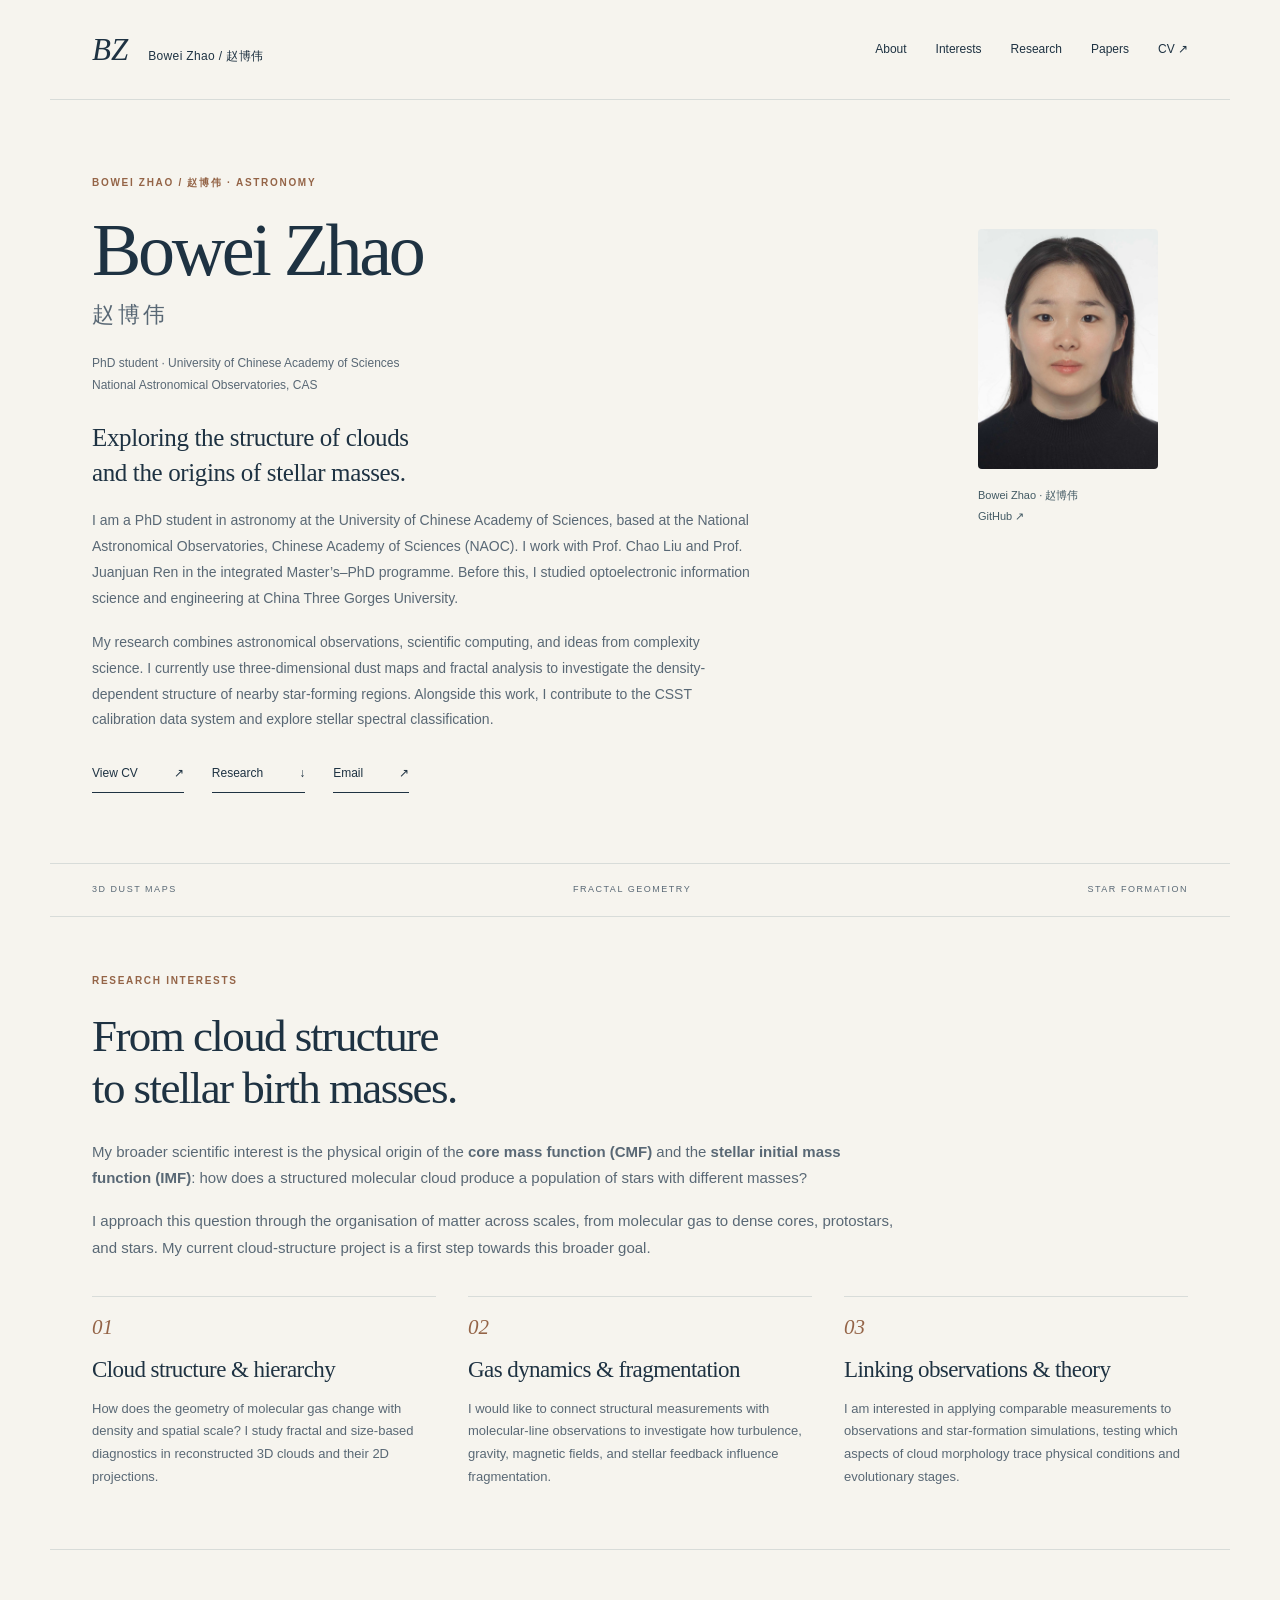
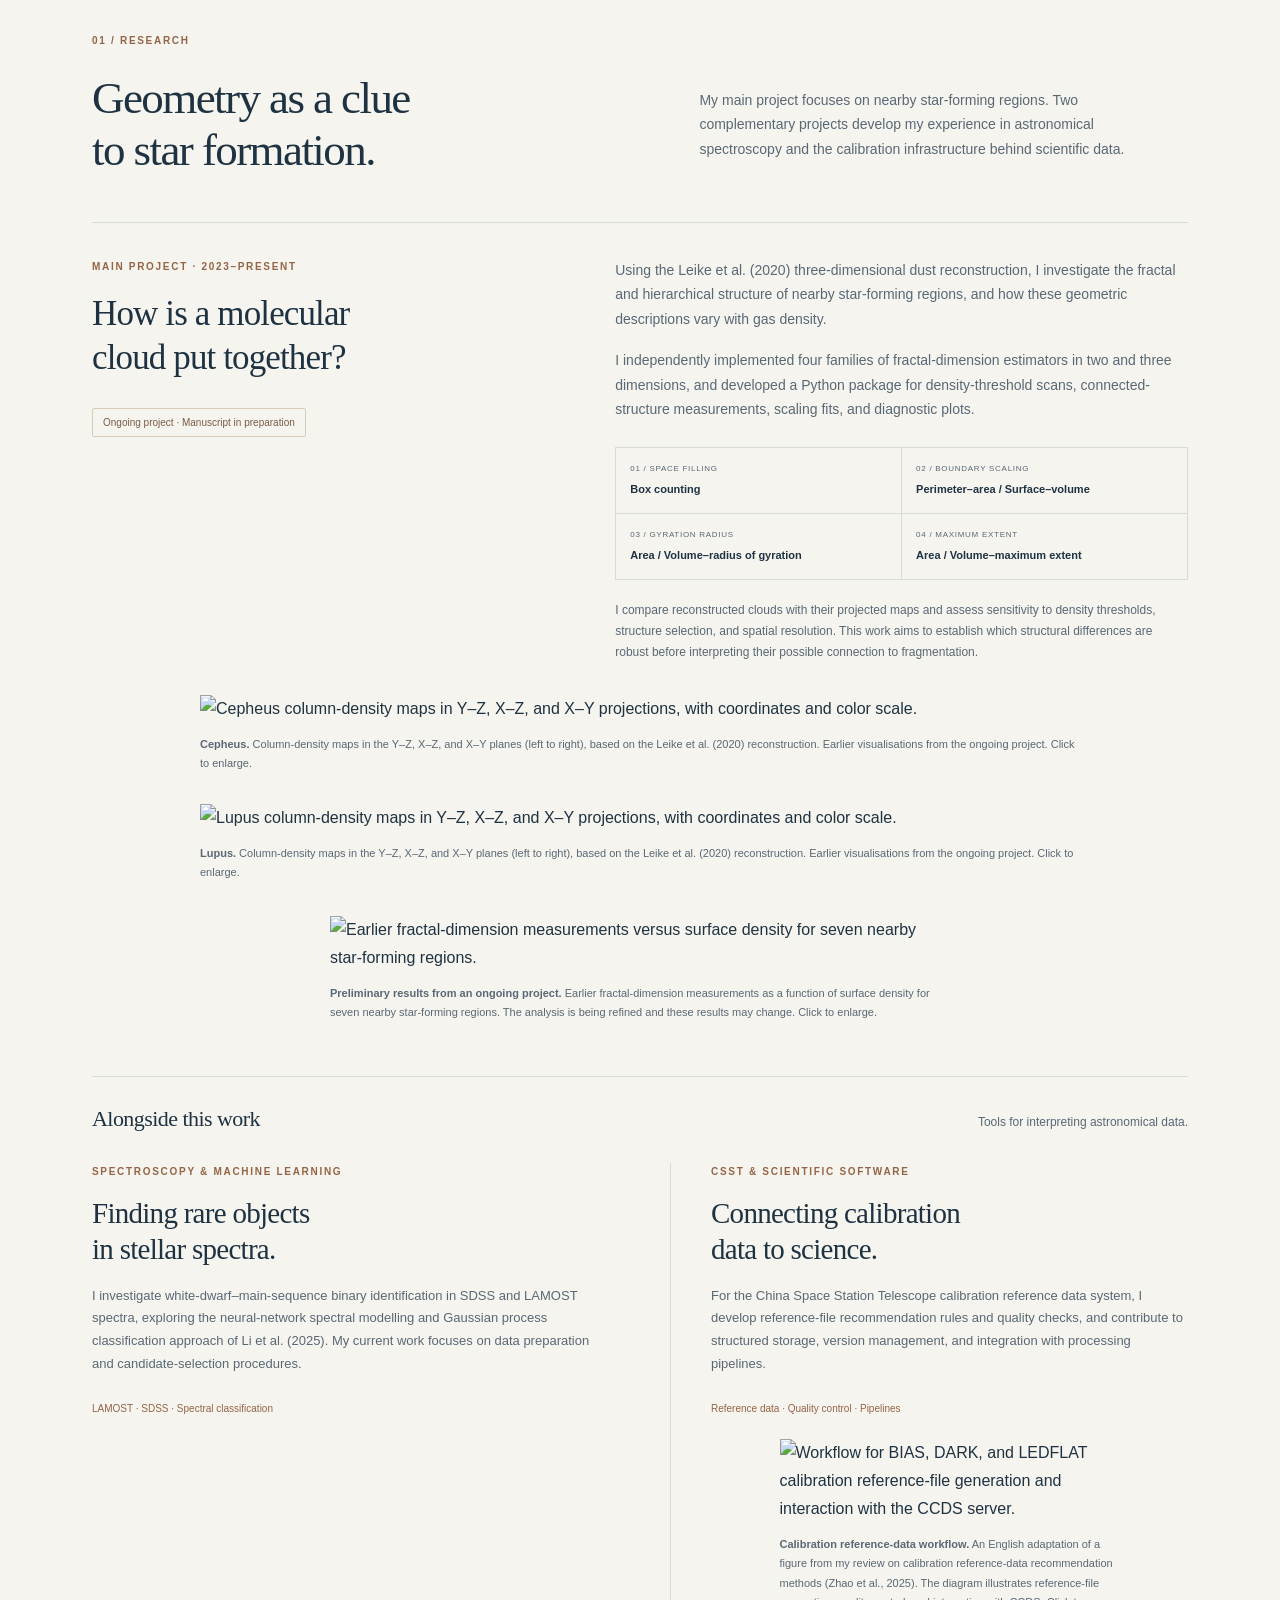
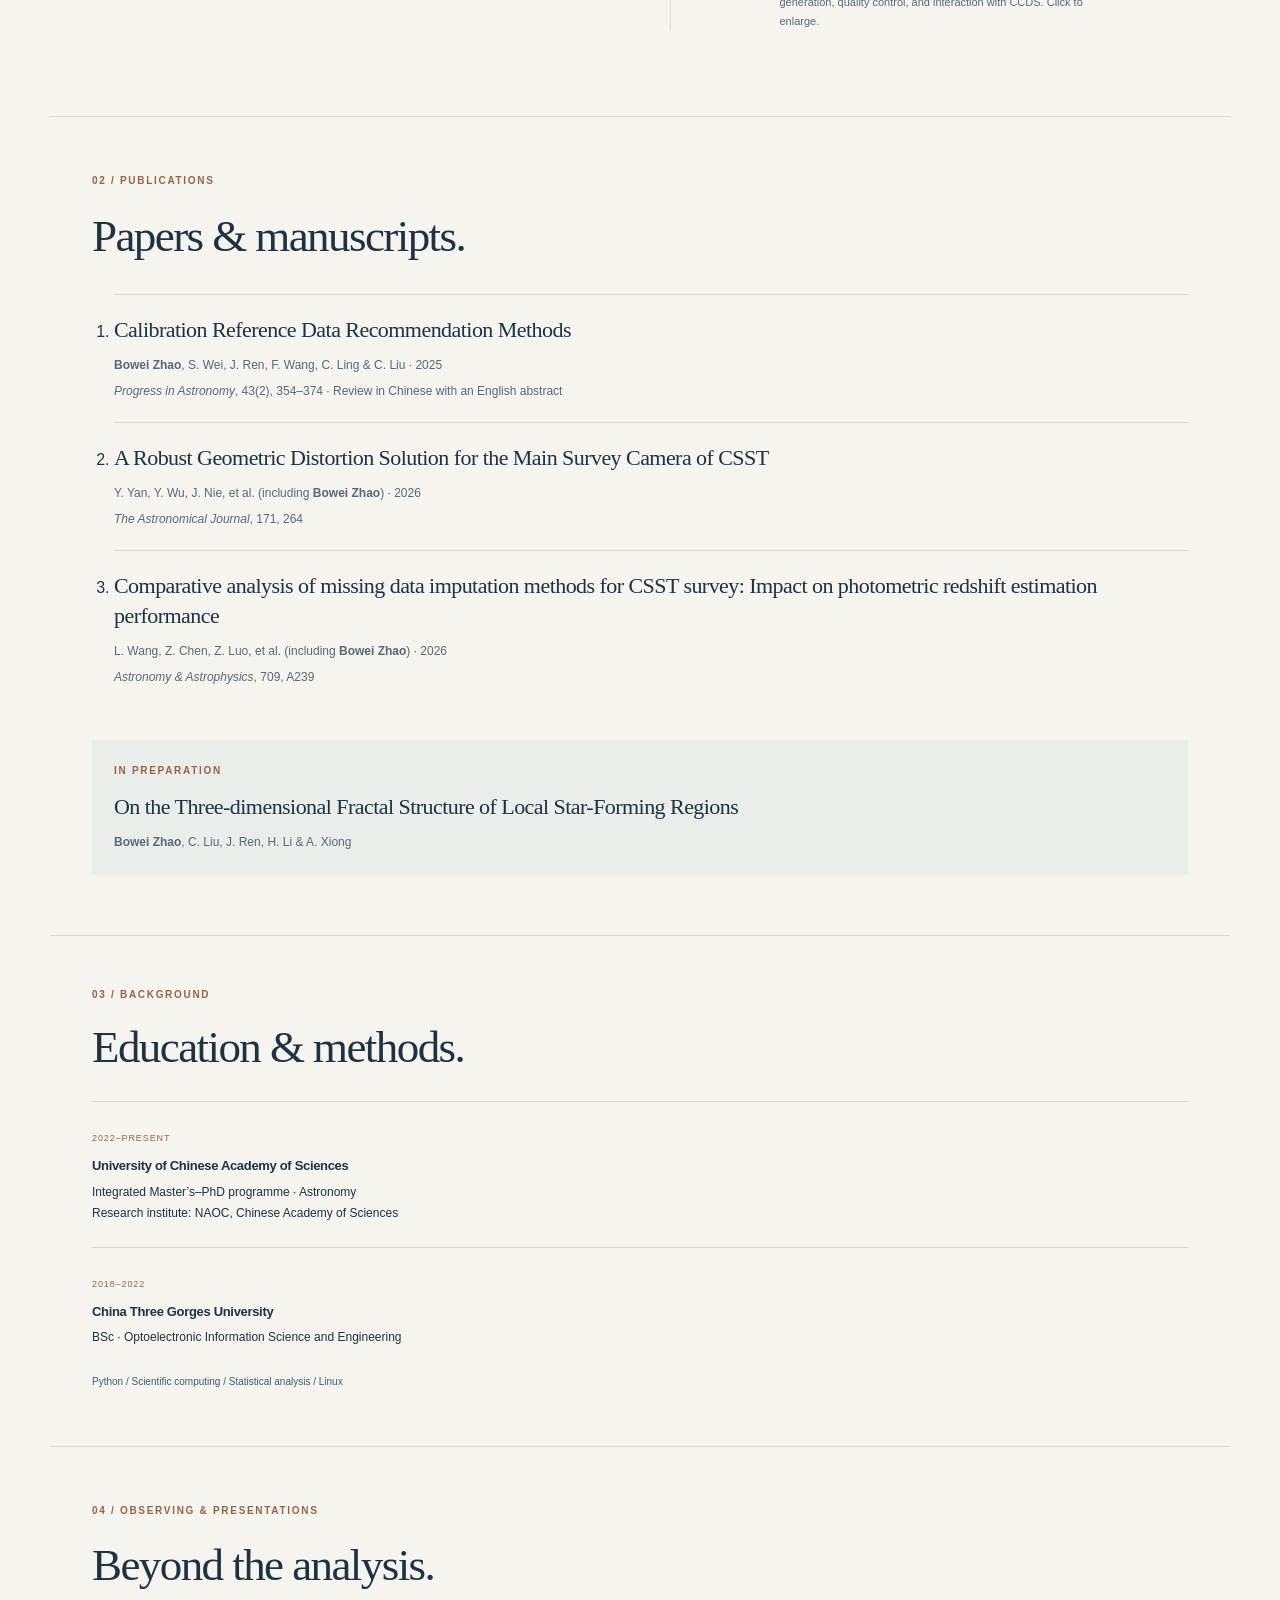
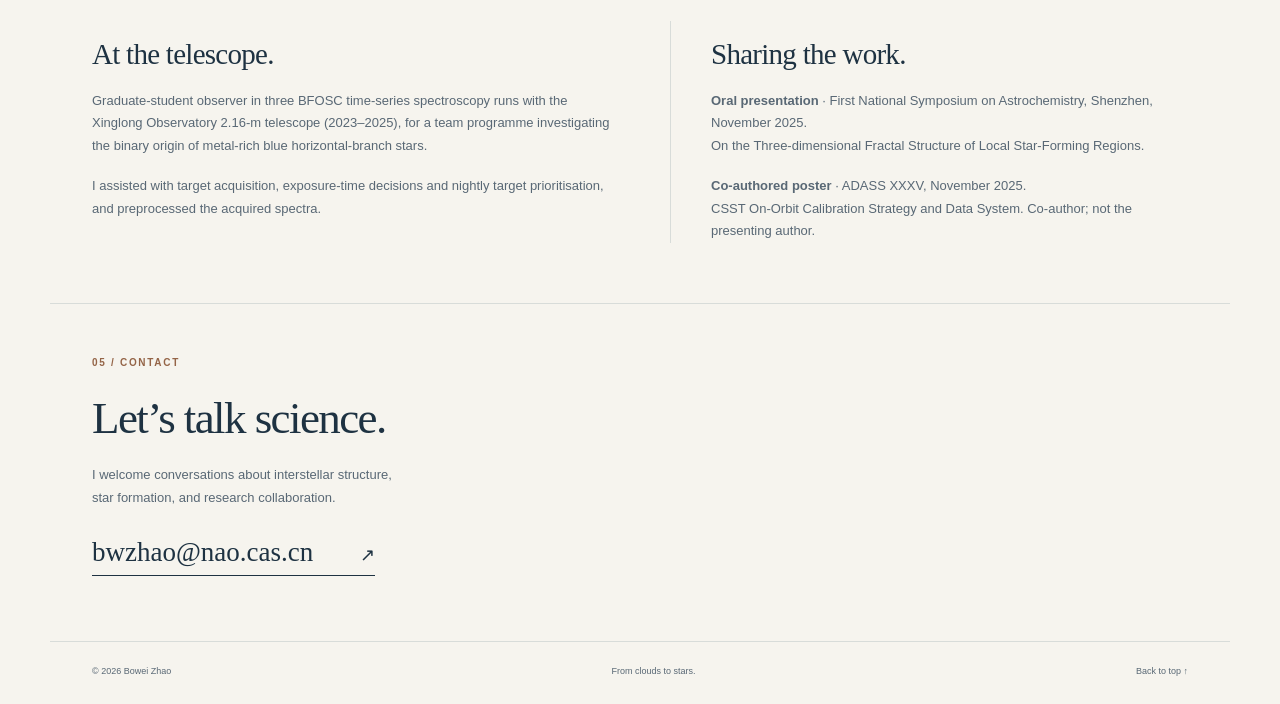
==== commit 5b140de2: "Add files via upload" ====
--- a/index.html
+++ b/index.html
@@ -1,9 +1,9 @@
 <!doctype html>
-<html lang="en"><head><meta charset="utf-8"><meta name="viewport" content="width=device-width,initial-scale=1"><meta name="description" content="Bowei Zhao — astronomy PhD student exploring molecular cloud structure, complexity, and the origins of stellar masses."><meta name="theme-color" content="#f6f4ee"><title>Bowei Zhao · From clouds to stars</title><link rel="icon" href="favicon.svg" type="image/svg+xml"><link rel="stylesheet" href="style.css?v=7"></head>
+<html lang="en"><head><meta charset="utf-8"><meta name="viewport" content="width=device-width,initial-scale=1"><meta name="description" content="Bowei Zhao — astronomy PhD student exploring molecular cloud structure, complexity, and the origins of stellar masses."><meta name="theme-color" content="#f6f4ee"><title>Bowei Zhao · From clouds to stars</title><link rel="icon" href="favicon.svg" type="image/svg+xml"><link rel="stylesheet" href="style.css?v=9"></head>
 <body><a class="skip" href="#main">Skip to content</a><header class="wrap"><a class="brand" href="#main" aria-label="Bowei Zhao home">BZ<span>Bowei Zhao / 赵博伟</span></a><nav aria-label="Main navigation"><a href="#background">About</a><a href="#interests">Interests</a><a href="#research">Research</a><a href="#publications">Papers</a><a href="Bowei-Zhao-CV.pdf">CV ↗</a></nav></header>
 <main id="main"><section class="hero wrap application-intro" id="background"><div><p class="eyebrow">BOWEI ZHAO / 赵博伟 · ASTRONOMY</p><h1>Bowei Zhao<span class="name-cn">赵博伟</span></h1><p class="intro-role">PhD student · University of Chinese Academy of Sciences<br>National Astronomical Observatories, CAS</p><p class="hero-question">Exploring the structure of clouds<br>and the origins of stellar masses.</p><p class="hero-bio">I am a PhD student in astronomy at the University of Chinese Academy of Sciences, based at the National Astronomical Observatories, Chinese Academy of Sciences (NAOC). I work with Prof. Chao Liu and Prof. Juanjuan Ren in the integrated Master’s–PhD programme. Before this, I studied optoelectronic information science and engineering at China Three Gorges University.</p><p class="hero-bio">My research combines astronomical observations, scientific computing, and ideas from complexity science. I currently use three-dimensional dust maps and fractal analysis to investigate the density-dependent structure of nearby star-forming regions. Alongside this work, I contribute to the CSST calibration data system and explore stellar spectral classification.</p><div class="intro-actions"><a class="text-link" href="Bowei-Zhao-CV.pdf">View CV <span>↗</span></a><a class="text-link" href="#research">Research <span>↓</span></a><a class="text-link" href="mailto:bwzhao@nao.cas.cn">Email <span>↗</span></a></div></div><figure class="profile-photo"><img src="portrait.jpg" alt="Portrait of Bowei Zhao" width="180" height="240" style="display:block;width:180px;max-width:100%;height:auto"/><figcaption>Bowei Zhao · 赵博伟<br><a href="https://github.com/Zhao-Bowei">GitHub ↗</a></figcaption></figure></section><div class="research-line wrap"><span>3D DUST MAPS</span><span>FRACTAL GEOMETRY</span><span>STAR FORMATION</span></div>
 <section id="interests" class="wrap interests"><p class="eyebrow">RESEARCH INTERESTS</p><h2>From cloud structure<br>to stellar birth masses.</h2><div class="interest-intro"><p>My broader scientific interest is the physical origin of the <strong>core mass function (CMF)</strong> and the <strong>stellar initial mass function (IMF)</strong>: how does a structured molecular cloud produce a population of stars with different masses?</p><p>I approach this question through the organisation of matter across scales, from molecular gas to dense cores, protostars, and stars. My current cloud-structure project is a first step towards this broader goal.</p></div><div class="interest-topics"><article><span>01</span><h3>Cloud structure &amp; hierarchy</h3><p>How does the geometry of molecular gas change with density and spatial scale? I study fractal and size-based diagnostics in reconstructed 3D clouds and their 2D projections.</p></article><article><span>02</span><h3>Gas dynamics &amp; fragmentation</h3><p>I would like to connect structural measurements with molecular-line observations to investigate how turbulence, gravity, magnetic fields, and stellar feedback influence fragmentation.</p></article><article><span>03</span><h3>Linking observations &amp; theory</h3><p>I am interested in applying comparable measurements to observations and star-formation simulations, testing which aspects of cloud morphology trace physical conditions and evolutionary stages.</p></article></div></section><section id="research" class="wrap research"><div class="section-heading"><p class="eyebrow">01 / RESEARCH</p><h2>Geometry as a clue<br>to star formation.</h2><p>My main project focuses on nearby star-forming regions. Two complementary projects develop my experience in astronomical spectroscopy and the calibration infrastructure behind scientific data.</p></div><article class="featured"><div class="project-title"><p class="eyebrow">MAIN PROJECT · 2023–PRESENT</p><h3>How is a molecular<br>cloud put together?</h3><span class="status">Ongoing project · Manuscript in preparation</span></div><div class="project-body"><p>Using the Leike et al. (2020) three-dimensional dust reconstruction, I investigate the fractal and hierarchical structure of nearby star-forming regions, and how these geometric descriptions vary with gas density.</p><p>I independently implemented four families of fractal-dimension estimators in two and three dimensions, and developed a Python package for density-threshold scans, connected-structure measurements, scaling fits, and diagnostic plots.</p><div class="methods"><div><span>01 / SPACE FILLING</span><strong>Box counting</strong></div><div><span>02 / BOUNDARY SCALING</span><strong>Perimeter–area / Surface–volume</strong></div><div><span>03 / GYRATION RADIUS</span><strong>Area / Volume–radius of gyration</strong></div><div><span>04 / MAXIMUM EXTENT</span><strong>Area / Volume–maximum extent</strong></div></div><p class="small">I compare reconstructed clouds with their projected maps and assess sensitivity to density thresholds, structure selection, and spatial resolution. This work aims to establish which structural differences are robust before interpreting their possible connection to fragmentation.</p></div></article>
-<div class="figure-pair"><figure class="research-figure cloud-overview" id="figure-cloud-map"><a href="assets/cloud-projections.png" target="_blank" rel="noopener" aria-label="Open the cloud projection figure at full size"><img src="assets/cloud-projections.png" alt="Column-density maps of Orion A, Orion B, and Lambda Orionis, with Y–Z, X–Z, and X–Y projections in each row." loading="lazy"></a><figcaption><strong>Different views of nearby star-forming clouds.</strong> Column-density maps of Orion A, Orion B, and λ Orionis (rows), shown in the Y–Z, X–Z, and X–Y planes (columns). Earlier visualisations from the ongoing project, based on the Leike et al. (2020) reconstruction. Click to enlarge.</figcaption></figure><figure class="research-figure" id="figure-structure-results"><a href="assets/structure-results.png" target="_blank" rel="noopener"><img src="assets/structure-results.png" alt="Earlier fractal-dimension measurements versus surface density for seven nearby star-forming regions." loading="lazy" style="display:block;width:100%;height:auto"></a><figcaption><strong>Preliminary results from an ongoing project.</strong> Earlier fractal-dimension measurements as a function of surface density for seven nearby star-forming regions. The analysis is being refined and these results may change. The axis label has been corrected to M☉ pc⁻²; the plotted measurements are unchanged. Click to enlarge.</figcaption></figure></div><div class="other-heading"><h3>Alongside this work</h3><p>Tools for interpreting astronomical data.</p></div><div class="other-projects"><article><p class="eyebrow">SPECTROSCOPY & MACHINE LEARNING</p><h3>Finding rare objects<br>in stellar spectra.</h3><p>I investigate white-dwarf–main-sequence binary identification in SDSS and LAMOST spectra, exploring the neural-network spectral modelling and Gaussian process classification approach of Li et al. (2025). My current work focuses on data preparation and candidate-selection procedures.</p><p class="project-foot">LAMOST · SDSS · Spectral classification</p><!-- FIGURE SLOT spectral-example: replace the .figure-placeholder div below with <img src="assets/spectral-example.png" alt="Describe the actual figure"> and update the caption. --><figure class="research-figure" id="figure-spectral-example"><div class="figure-placeholder"><span class="figure-index">FIGURE / SPECTRAL-EXAMPLE</span><h4>A closer look at stellar spectra</h4><p>An observed spectrum, model comparison, or candidate-selection diagnostic.</p><span class="placeholder-note">Figure to be added</span></div><figcaption>Reserved for a research figure · caption and credit to be added with the image.</figcaption></figure></article><article><p class="eyebrow">CSST & SCIENTIFIC SOFTWARE</p><h3>Connecting calibration<br>data to science.</h3><p>For the China Space Station Telescope calibration reference data system, I develop reference-file recommendation rules and quality checks, and contribute to structured storage, version management, and integration with processing pipelines.</p><p class="project-foot">Reference data · Quality control · Pipelines</p><figure class="research-figure" id="figure-calibration-workflow"><a href="assets/calibration-workflow.png" target="_blank" rel="noopener" aria-label="Open the CCDS calibration workflow at full size"><img src="assets/calibration-workflow.png" alt="Workflow for BIAS, DARK, and LEDFLAT calibration reference-file generation and interaction with the CCDS server." loading="lazy" style="display:block;width:100%;height:auto"></a><figcaption><strong>Calibration reference-data workflow.</strong> An English adaptation of a figure from my review on calibration reference-data recommendation methods (Zhao et al., 2025). The diagram illustrates reference-file generation, quality control, and interaction with CCDS. Click to enlarge.</figcaption></figure></article></div></section>
+<div class="figure-pair"><figure class="research-figure cloud-overview"><a href="assets/cepheus-projections.webp" target="_blank" rel="noopener" aria-label="Enlarge Cepheus projection maps"><img src="assets/cepheus-projections.webp" alt="Cepheus column-density maps in Y–Z, X–Z, and X–Y projections, with coordinates and color scale." loading="lazy" decoding="async"></a><figcaption><strong>Cepheus.</strong> Column-density maps in the Y–Z, X–Z, and X–Y planes (left to right), based on the Leike et al. (2020) reconstruction. Earlier visualisations from the ongoing project. Click to enlarge.</figcaption></figure><figure class="research-figure cloud-overview"><a href="assets/lupus-projections.webp" target="_blank" rel="noopener" aria-label="Enlarge Lupus projection maps"><img src="assets/lupus-projections.webp" alt="Lupus column-density maps in Y–Z, X–Z, and X–Y projections, with coordinates and color scale." loading="lazy" decoding="async"></a><figcaption><strong>Lupus.</strong> Column-density maps in the Y–Z, X–Z, and X–Y planes (left to right), based on the Leike et al. (2020) reconstruction. Earlier visualisations from the ongoing project. Click to enlarge.</figcaption></figure><figure class="research-figure" id="figure-structure-results"><a href="assets/structure-results.webp" target="_blank" rel="noopener"><img src="assets/structure-results.webp" alt="Earlier fractal-dimension measurements versus surface density for seven nearby star-forming regions." loading="lazy" style="display:block;width:100%;height:auto"></a><figcaption><strong>Preliminary results from an ongoing project.</strong> Earlier fractal-dimension measurements as a function of surface density for seven nearby star-forming regions. The analysis is being refined and these results may change. Click to enlarge.</figcaption></figure></div><div class="other-heading"><h3>Alongside this work</h3><p>Tools for interpreting astronomical data.</p></div><div class="other-projects"><article><p class="eyebrow">SPECTROSCOPY & MACHINE LEARNING</p><h3>Finding rare objects<br>in stellar spectra.</h3><p>I investigate white-dwarf–main-sequence binary identification in SDSS and LAMOST spectra, exploring the neural-network spectral modelling and Gaussian process classification approach of Li et al. (2025). My current work focuses on data preparation and candidate-selection procedures.</p><p class="project-foot">LAMOST · SDSS · Spectral classification</p></article><article><p class="eyebrow">CSST & SCIENTIFIC SOFTWARE</p><h3>Connecting calibration<br>data to science.</h3><p>For the China Space Station Telescope calibration reference data system, I develop reference-file recommendation rules and quality checks, and contribute to structured storage, version management, and integration with processing pipelines.</p><p class="project-foot">Reference data · Quality control · Pipelines</p><figure class="research-figure" id="figure-calibration-workflow"><a href="assets/calibration-workflow.webp" target="_blank" rel="noopener" aria-label="Open the CCDS calibration workflow at full size"><img src="assets/calibration-workflow.webp" alt="Workflow for BIAS, DARK, and LEDFLAT calibration reference-file generation and interaction with the CCDS server." loading="lazy" style="display:block;width:100%;height:auto"></a><figcaption><strong>Calibration reference-data workflow.</strong> An English adaptation of a figure from my review on calibration reference-data recommendation methods (Zhao et al., 2025). The diagram illustrates reference-file generation, quality control, and interaction with CCDS. Click to enlarge.</figcaption></figure></article></div></section>
 
 <section id="publications" class="wrap publications"><p class="eyebrow">02 / PUBLICATIONS</p><h2>Papers &amp; manuscripts.</h2><ol class="papers"><li><h3>Calibration Reference Data Recommendation Methods</h3><p><strong>Bowei Zhao</strong>, S. Wei, J. Ren, F. Wang, C. Ling &amp; C. Liu · 2025</p><p><em>Progress in Astronomy</em>, 43(2), 354–374 · Review in Chinese with an English abstract</p></li><li><h3>A Robust Geometric Distortion Solution for the Main Survey Camera of CSST</h3><p>Y. Yan, Y. Wu, J. Nie, et al. (including <strong>Bowei Zhao</strong>) · 2026</p><p><em>The Astronomical Journal</em>, 171, 264</p></li><li><h3>Comparative analysis of missing data imputation methods for CSST survey: Impact on photometric redshift estimation performance</h3><p>L. Wang, Z. Chen, Z. Luo, et al. (including <strong>Bowei Zhao</strong>) · 2026</p><p><em>Astronomy &amp; Astrophysics</em>, 709, A239</p></li></ol><article class="manuscript"><p class="eyebrow">IN PREPARATION</p><h3>On the Three-dimensional Fractal Structure of Local Star-Forming Regions</h3><p><strong>Bowei Zhao</strong>, C. Liu, J. Ren, H. Li &amp; A. Xiong</p></article></section>
 <section class="wrap education-section"><p class="eyebrow">03 / BACKGROUND</p><h2>Education &amp; methods.</h2><div class="education"><p class="eyebrow">EDUCATION</p><article><span>2022–PRESENT</span><h3>University of Chinese Academy of Sciences</h3><p>Integrated Master’s–PhD programme · Astronomy<br>Research institute: NAOC, Chinese Academy of Sciences</p></article><article><span>2018–2022</span><h3>China Three Gorges University</h3><p>BSc · Optoelectronic Information Science and Engineering</p></article><p class="toolkit">Python / Scientific computing / Statistical analysis / Linux</p></div></section><section class="wrap experience"><p class="eyebrow">04 / OBSERVING &amp; PRESENTATIONS</p><h2>Beyond the analysis.</h2><div class="other-projects"><article><h3>At the telescope.</h3><p>Graduate-student observer in three BFOSC time-series spectroscopy runs with the Xinglong Observatory 2.16-m telescope (2023–2025), for a team programme investigating the binary origin of metal-rich blue horizontal-branch stars.</p><p>I assisted with target acquisition, exposure-time decisions and nightly target prioritisation, and preprocessed the acquired spectra.</p></article><article><h3>Sharing the work.</h3><p><strong>Oral presentation</strong> · First National Symposium on Astrochemistry, Shenzhen, November 2025.<br>On the Three-dimensional Fractal Structure of Local Star-Forming Regions.</p><p><strong>Co-authored poster</strong> · ADASS XXXV, November 2025.<br>CSST On-Orbit Calibration Strategy and Data System. Co-author; not the presenting author.</p></article></div></section><section id="contact" class="wrap contact"><p class="eyebrow">05 / CONTACT</p><h2>Let’s talk science.</h2><p>I welcome conversations about interstellar structure,<br>star formation, and research collaboration.</p><a class="email" href="mailto:bwzhao@nao.cas.cn">bwzhao@nao.cas.cn <span>↗</span></a></section></main><footer class="wrap"><span>© 2026 Bowei Zhao</span><span>From clouds to stars.</span><a href="#main">Back to top ↑</a></footer></body></html>
--- a/style.css
+++ b/style.css
@@ -14,3 +14,6 @@
 
 /* v8: compact previews; preserve each complete scientific figure. */
 .figure-pair{grid-template-columns:repeat(2,minmax(0,1fr));gap:28px;align-items:start}.figure-pair .research-figure{width:100%;max-width:none;margin:0!important}.figure-pair .research-figure>a{display:flex;align-items:center;justify-content:center;height:310px;padding:10px;background:#fff;border:1px solid var(--line)}.figure-pair .research-figure>a>img{display:block;width:auto!important;max-width:100%;height:auto!important;max-height:288px;object-fit:contain}.research-figure>a{cursor:zoom-in}.research-figure figcaption{font-size:11px;line-height:1.75;margin-top:12px}.research-figure figcaption strong{font-weight:600}#figure-calibration-workflow{max-width:420px;margin:24px auto 0}#figure-calibration-workflow>a{display:flex;align-items:center;justify-content:center;height:310px;padding:10px;background:#fff;border:1px solid var(--line)}#figure-calibration-workflow>a>img{width:auto!important;max-width:100%;height:auto!important;max-height:288px;object-fit:contain}@media(max-width:760px){.figure-pair{grid-template-columns:minmax(0,1fr);gap:28px}.figure-pair .research-figure{max-width:540px;margin:0 auto!important}.figure-pair .research-figure>a,#figure-calibration-workflow>a{height:280px}.figure-pair .research-figure>a>img,#figure-calibration-workflow>a>img{max-height:258px}}
+
+/* v9: image-sized previews without fixed-height white frames. */
+.figure-pair{display:grid;grid-template-columns:minmax(0,1fr);gap:30px}.figure-pair .research-figure{width:100%;max-width:880px;margin:0 auto!important}.figure-pair .research-figure>a{display:block;height:auto;padding:0;background:transparent;border:0}.figure-pair .research-figure>a>img{display:block;width:100%!important;max-width:100%;height:auto!important;max-height:none;object-fit:contain}.figure-pair #figure-structure-results{max-width:620px;margin-top:4px!important}#figure-calibration-workflow{max-width:340px;margin:22px auto 0}#figure-calibration-workflow>a{display:block;height:auto;padding:0;border:0;background:transparent}#figure-calibration-workflow>a>img{display:block;width:100%!important;height:auto!important;max-width:100%;max-height:none}.cloud-overview figcaption{max-width:none}@media(max-width:760px){.figure-pair .research-figure>a,#figure-calibration-workflow>a{height:auto}.figure-pair .research-figure>a>img,#figure-calibration-workflow>a>img{max-height:none}}
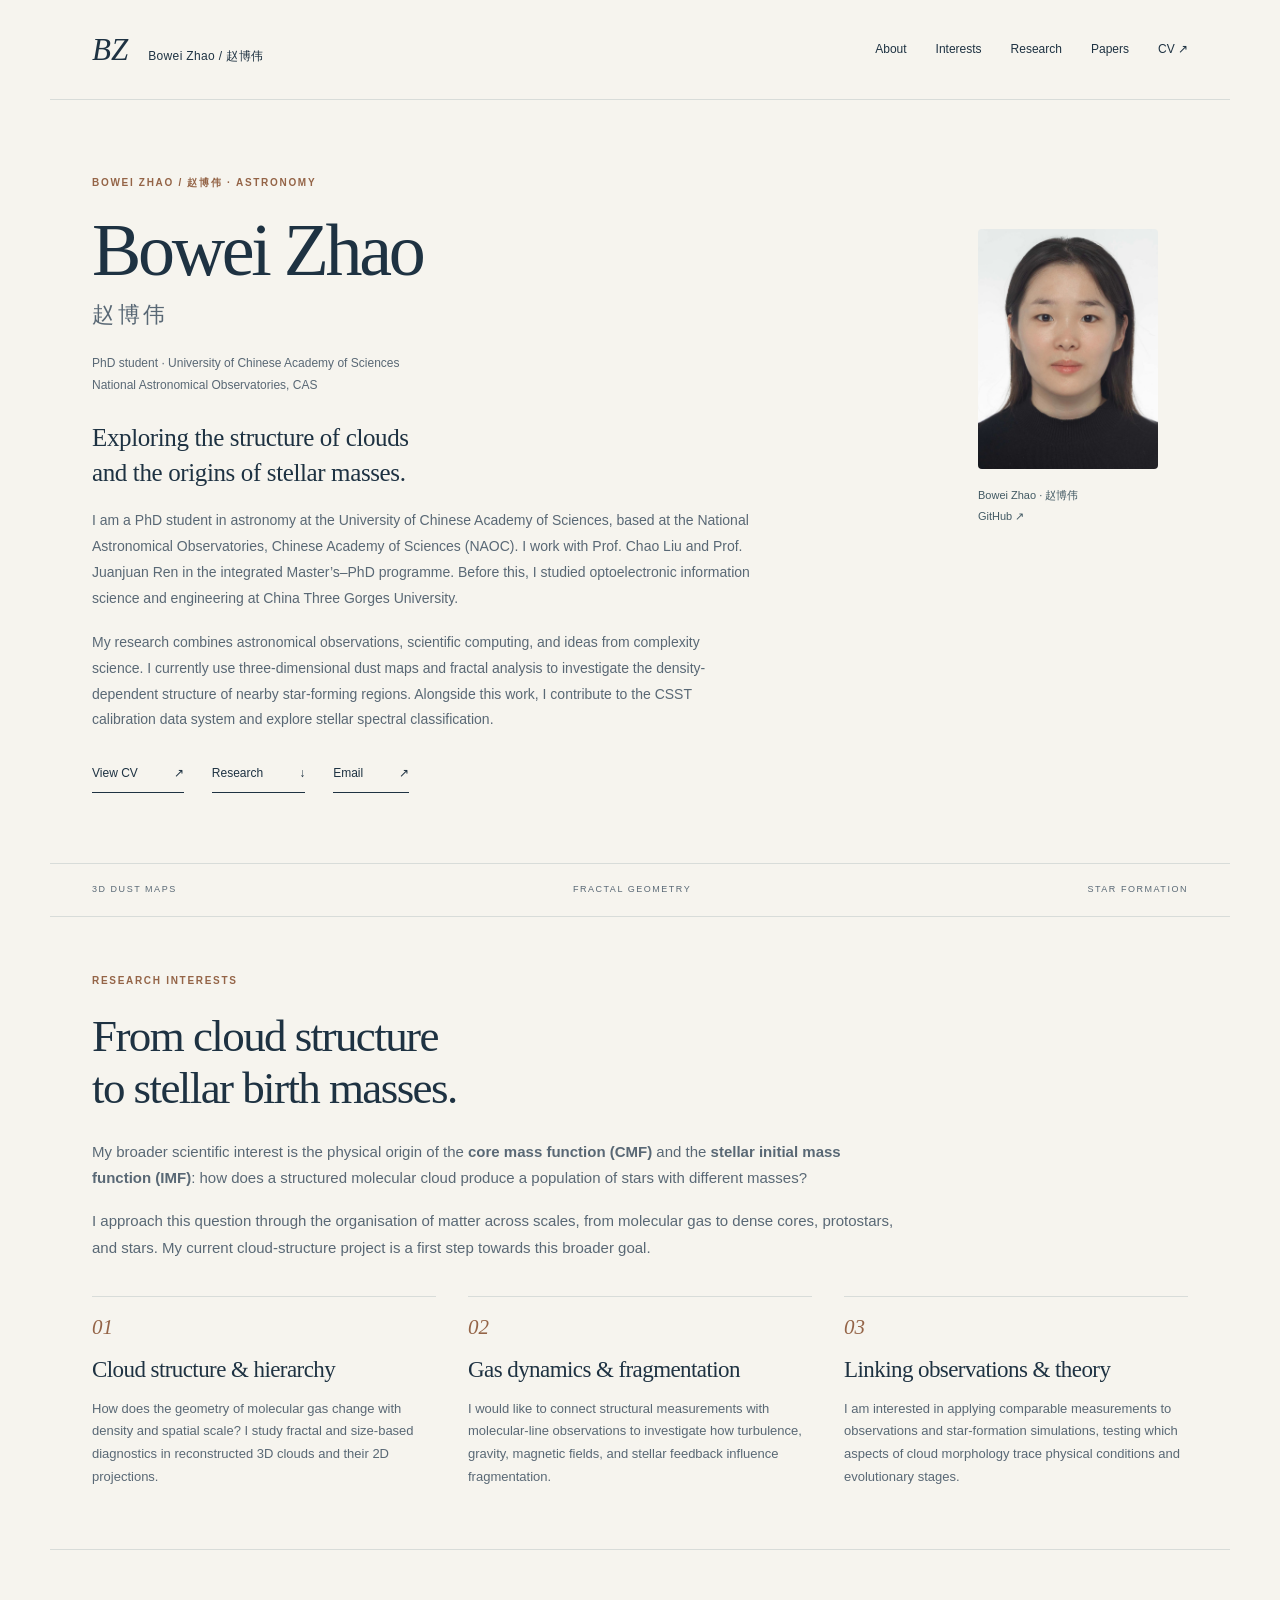
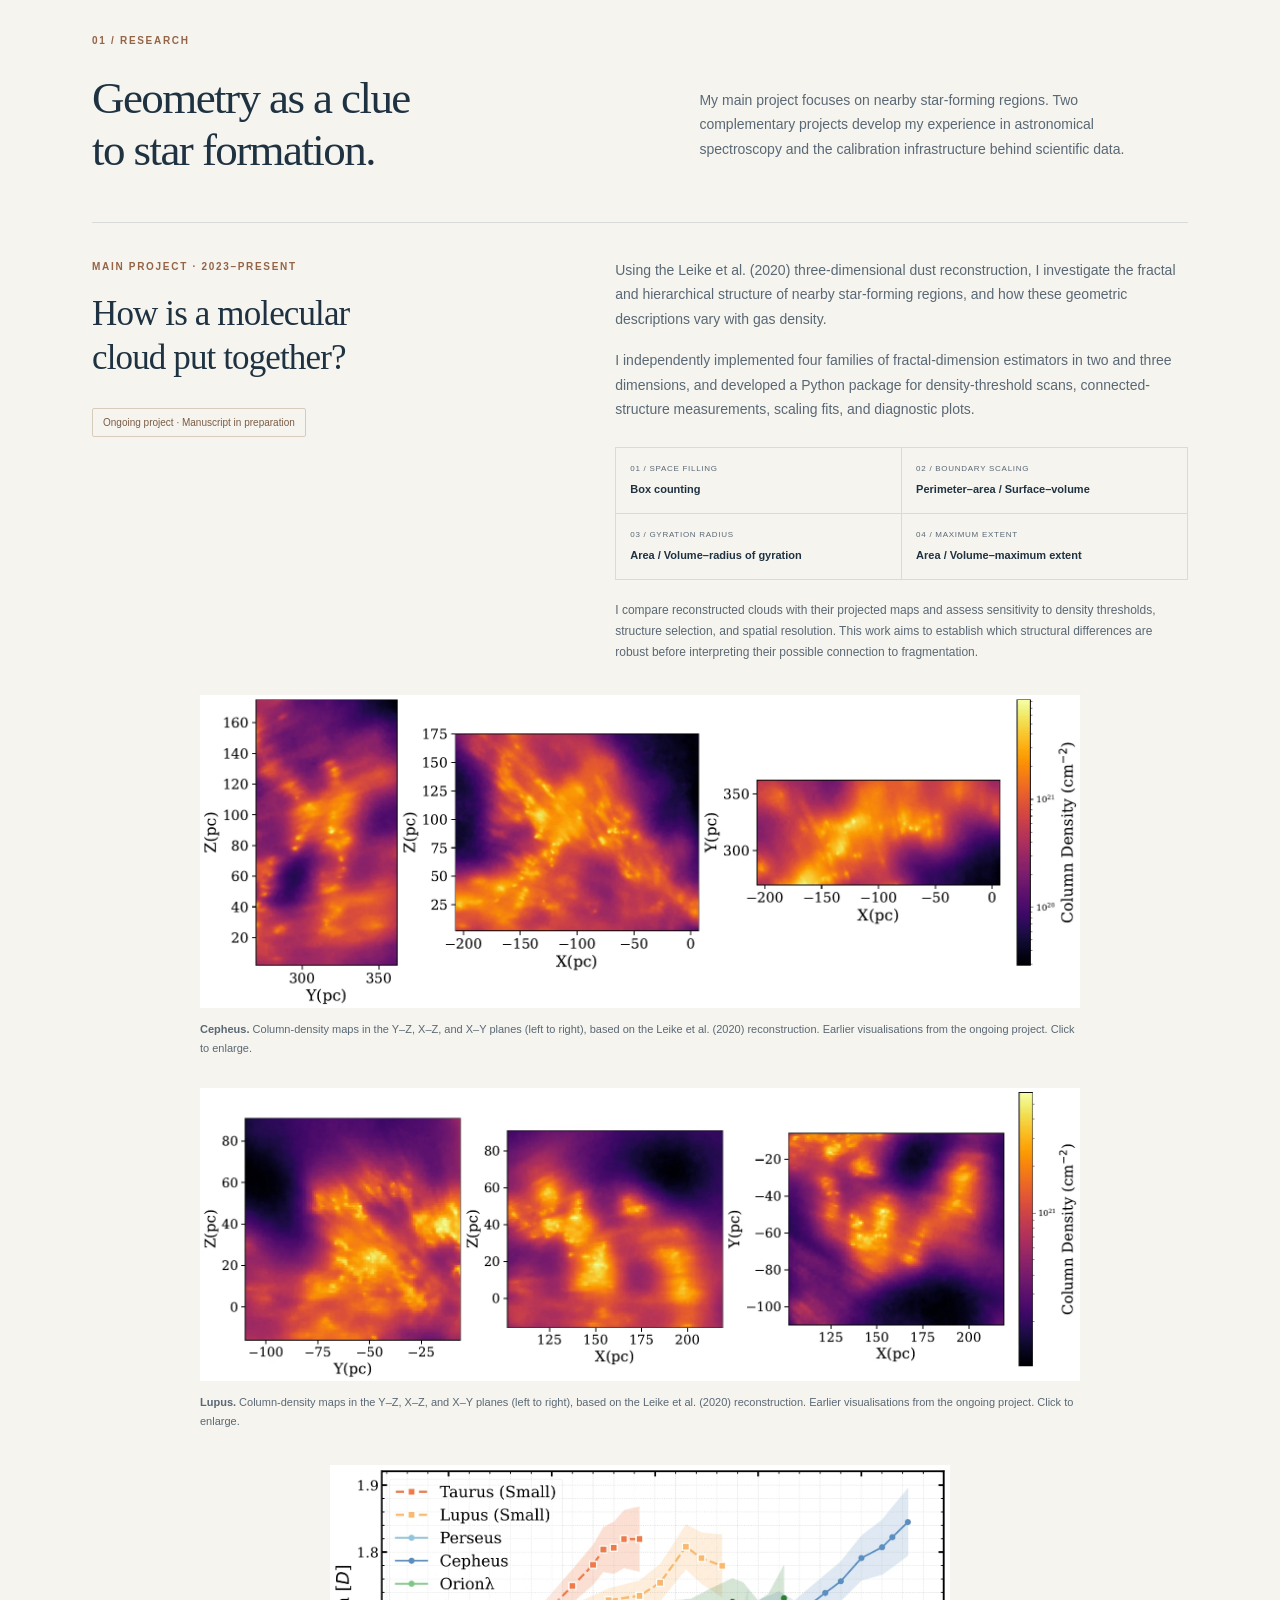
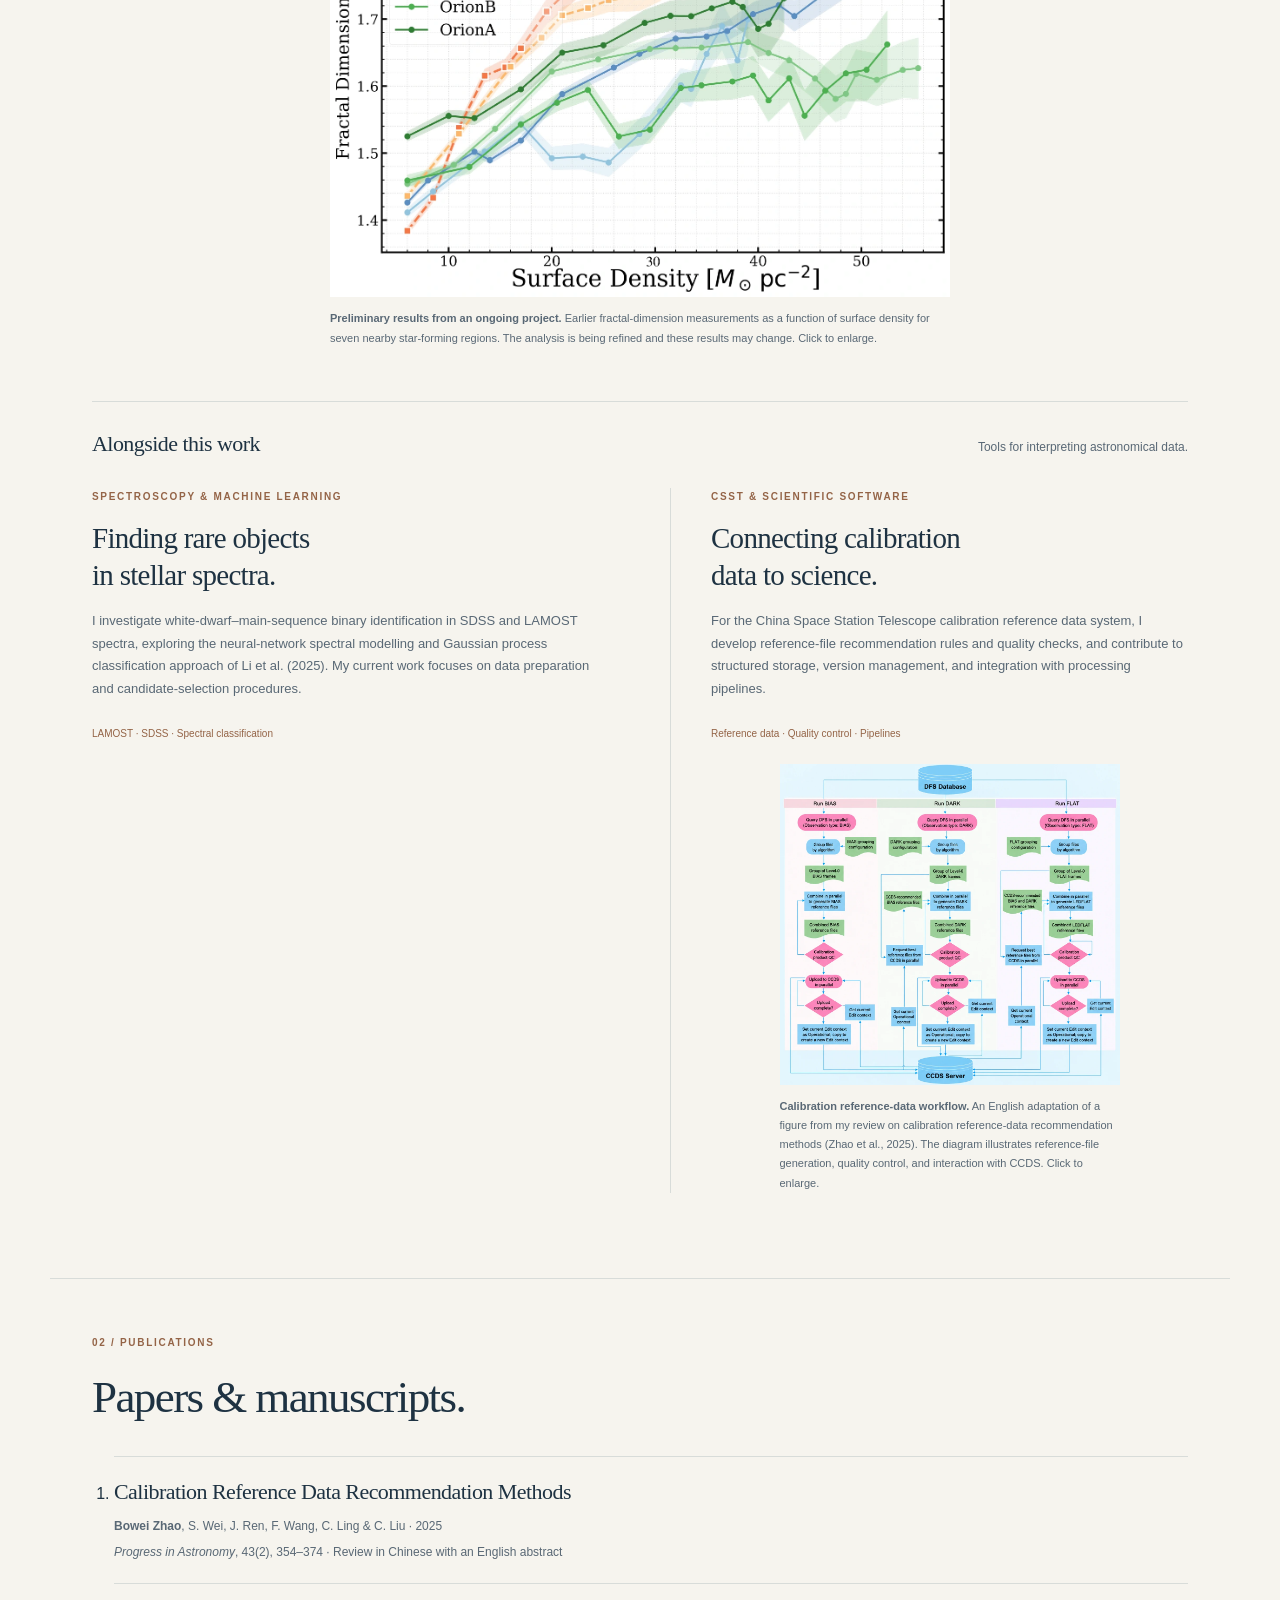
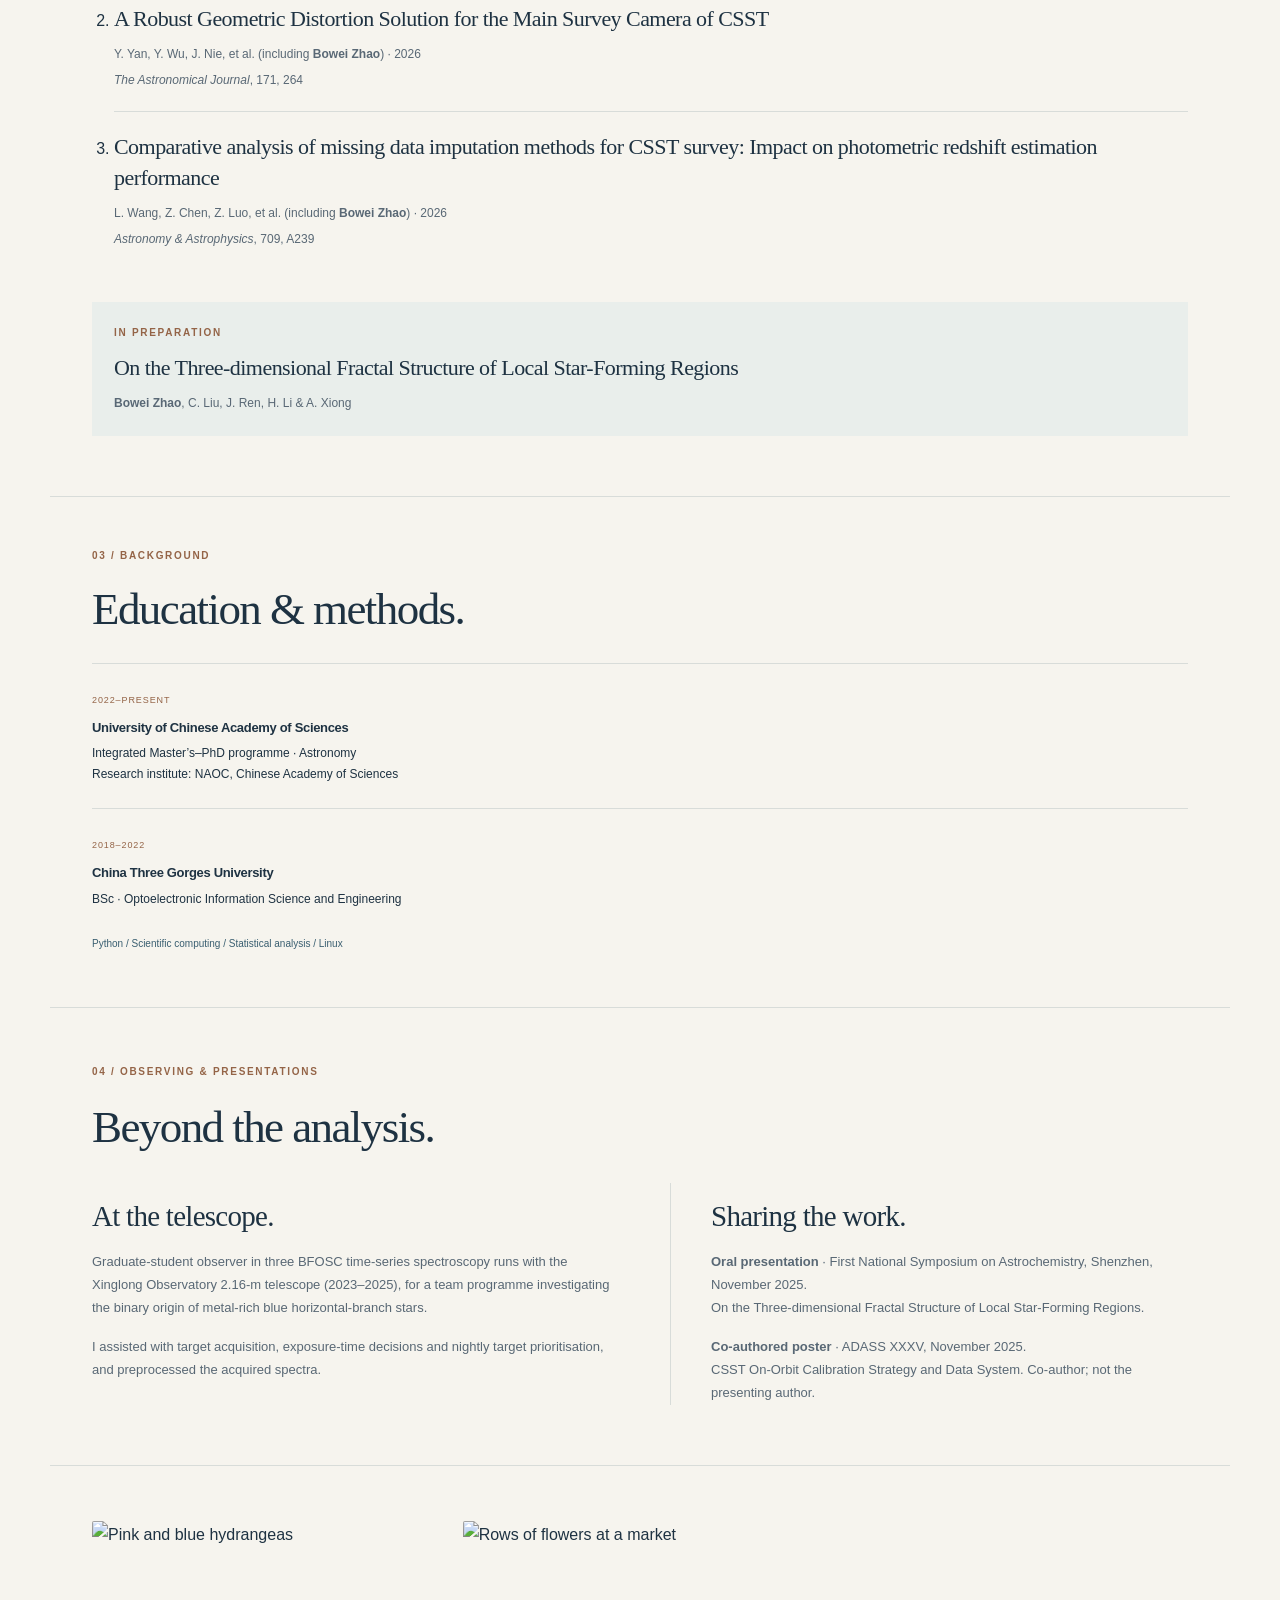
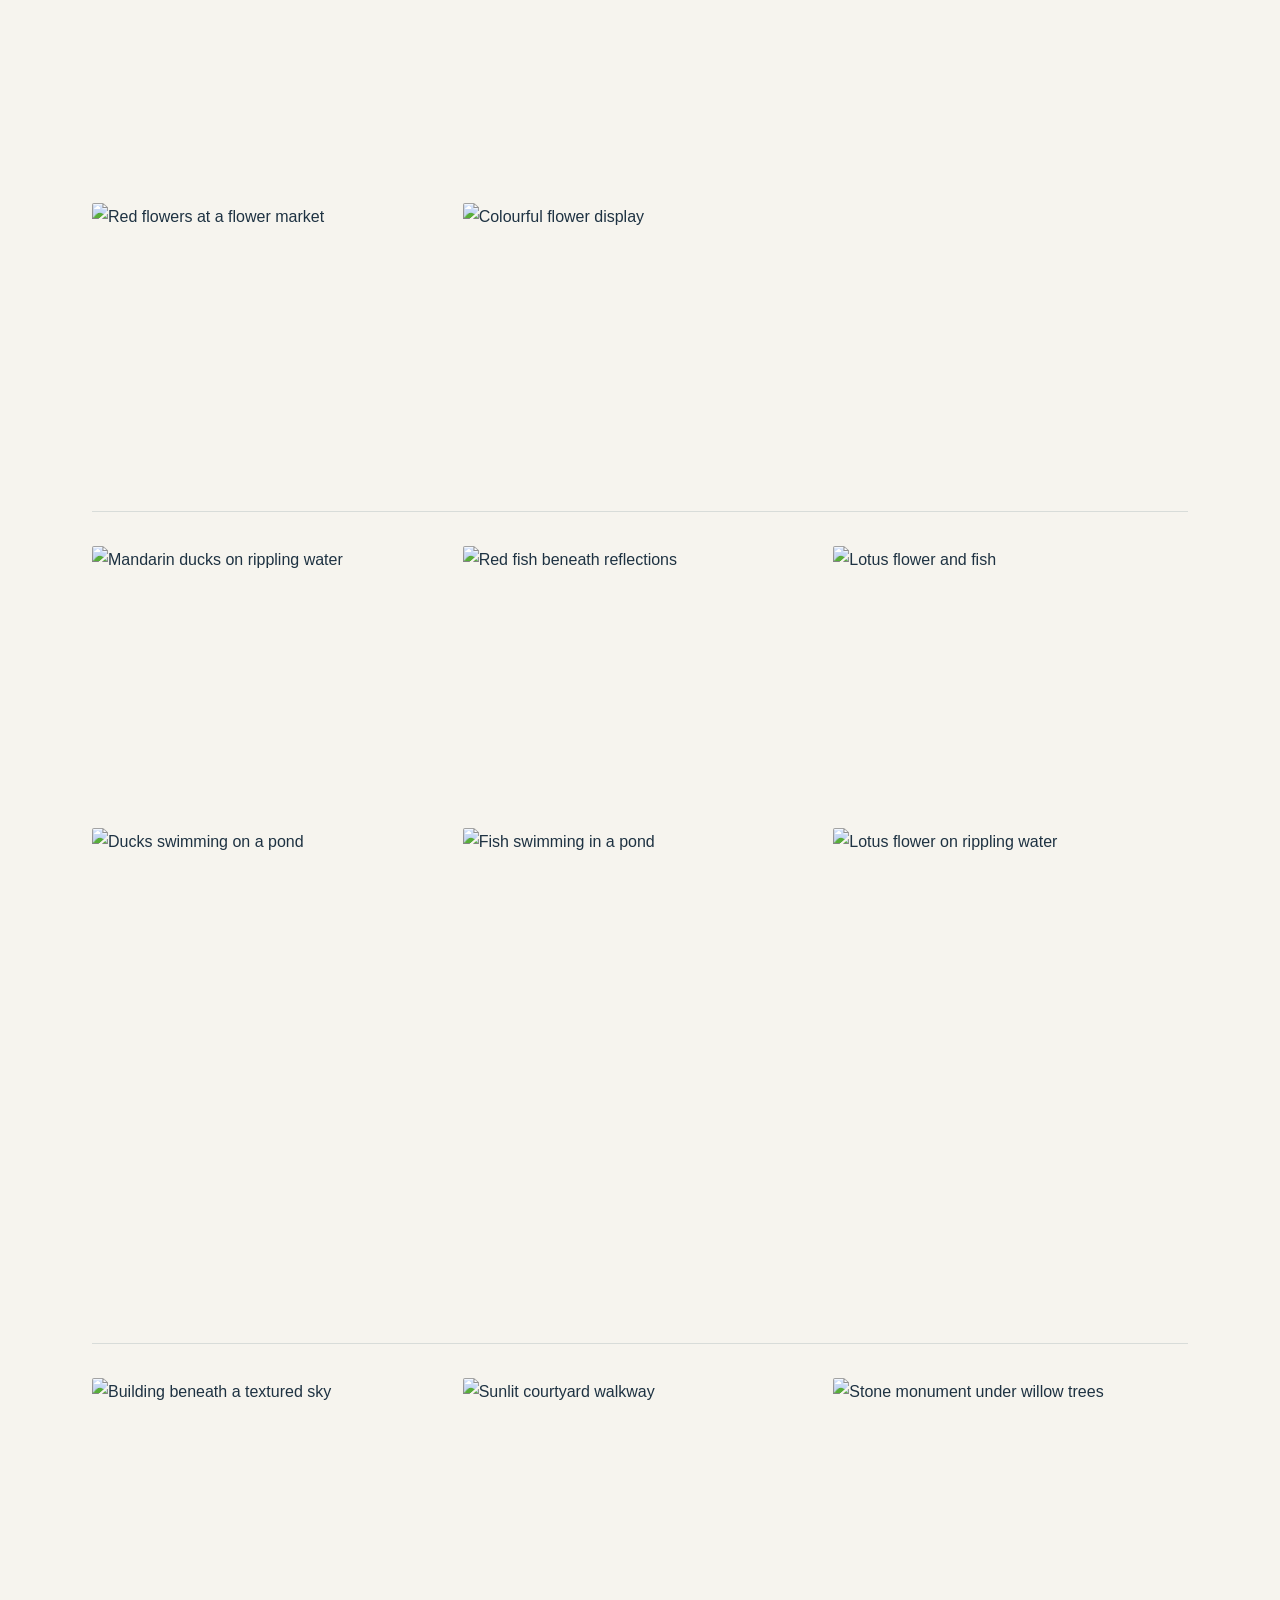
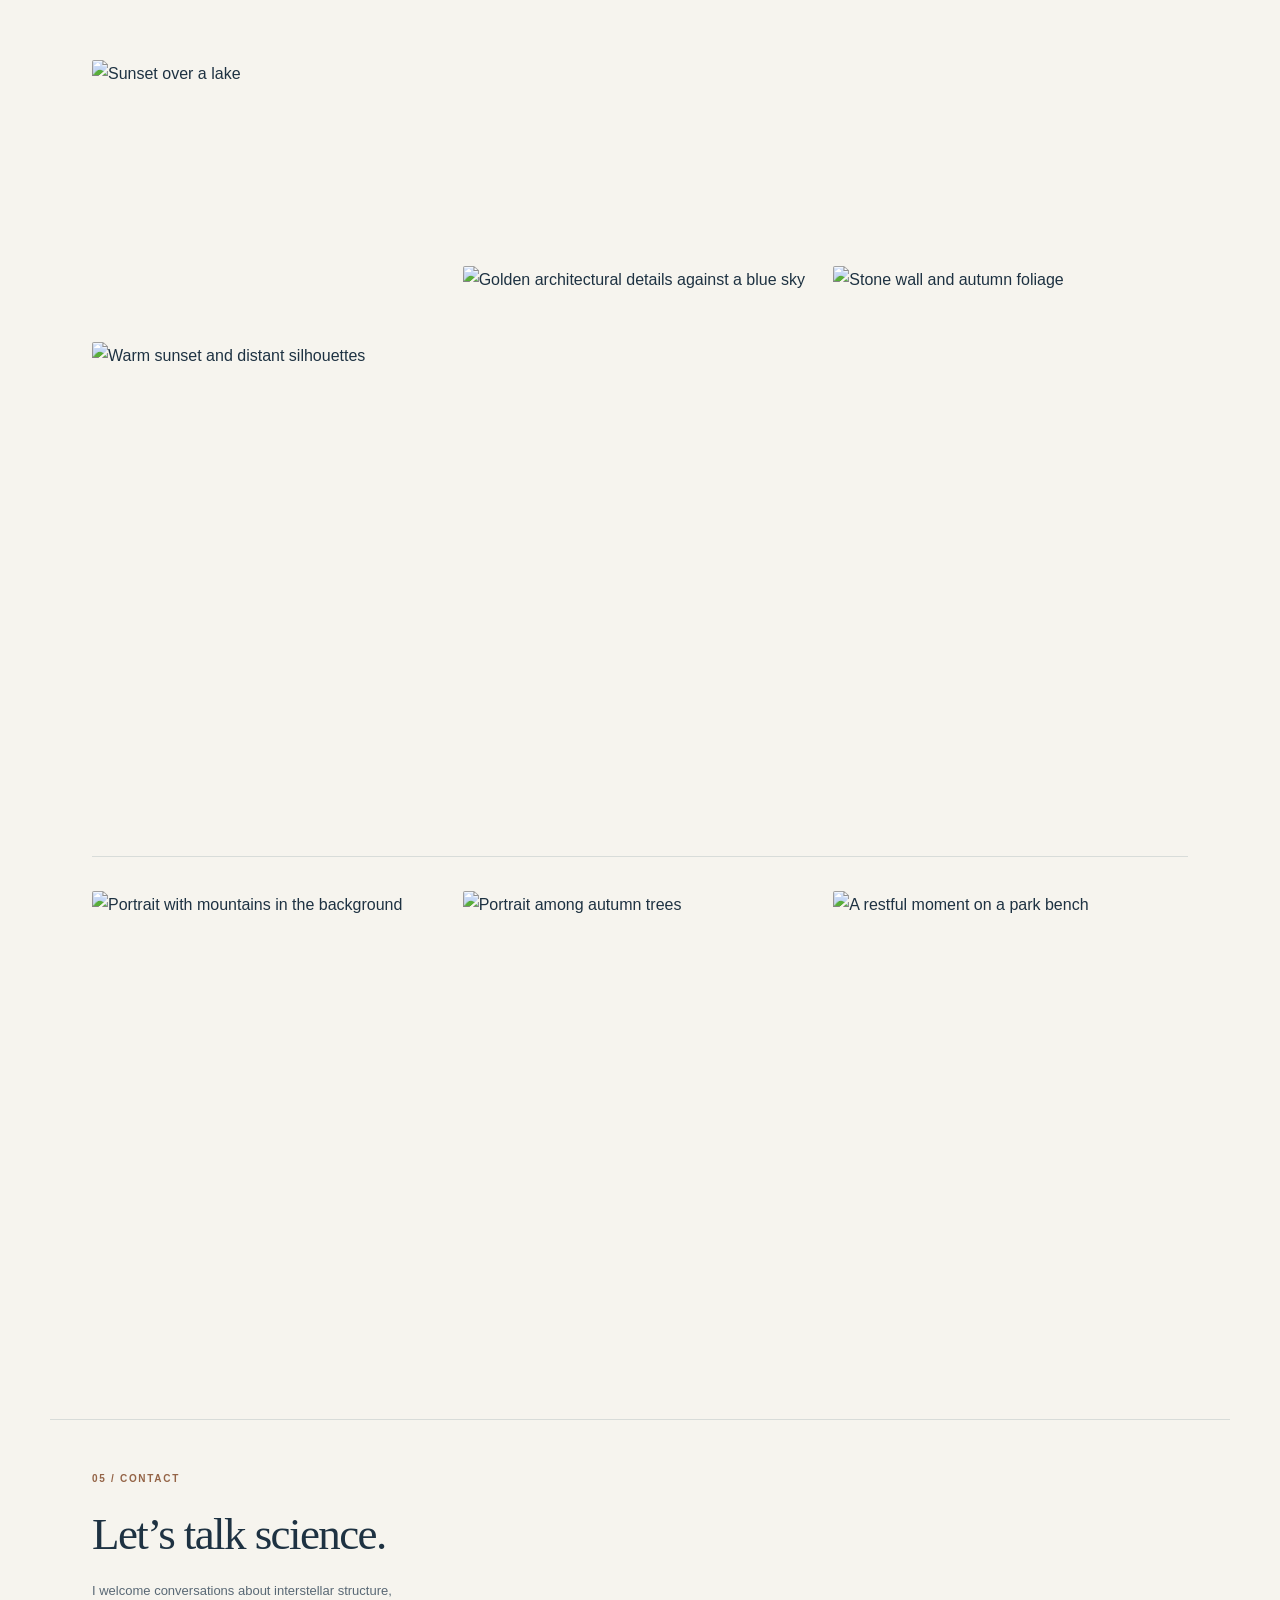
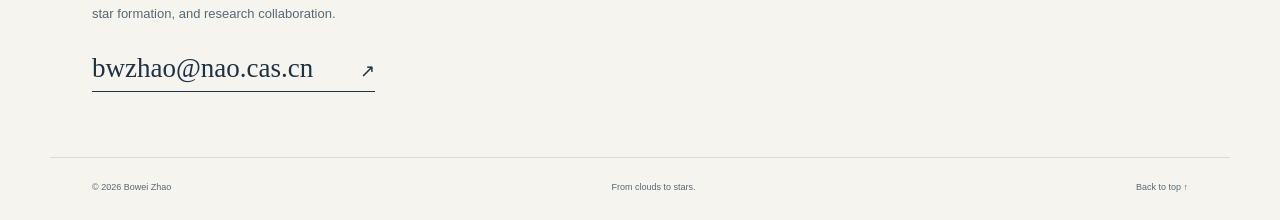
==== commit 498a2d54: "Add files via upload" ====
--- a/index.html
+++ b/index.html
@@ -1,9 +1,9 @@
 <!doctype html>
-<html lang="en"><head><meta charset="utf-8"><meta name="viewport" content="width=device-width,initial-scale=1"><meta name="description" content="Bowei Zhao — astronomy PhD student exploring molecular cloud structure, complexity, and the origins of stellar masses."><meta name="theme-color" content="#f6f4ee"><title>Bowei Zhao · From clouds to stars</title><link rel="icon" href="favicon.svg" type="image/svg+xml"><link rel="stylesheet" href="style.css?v=9"></head>
+<html lang="en"><head><meta charset="utf-8"><meta name="viewport" content="width=device-width,initial-scale=1"><meta name="description" content="Bowei Zhao — astronomy PhD student exploring molecular cloud structure, complexity, and the origins of stellar masses."><meta name="theme-color" content="#f6f4ee"><title>Bowei Zhao · From clouds to stars</title><link rel="icon" href="favicon.svg" type="image/svg+xml"><link rel="stylesheet" href="style.css?v=10"></head>
 <body><a class="skip" href="#main">Skip to content</a><header class="wrap"><a class="brand" href="#main" aria-label="Bowei Zhao home">BZ<span>Bowei Zhao / 赵博伟</span></a><nav aria-label="Main navigation"><a href="#background">About</a><a href="#interests">Interests</a><a href="#research">Research</a><a href="#publications">Papers</a><a href="Bowei-Zhao-CV.pdf">CV ↗</a></nav></header>
 <main id="main"><section class="hero wrap application-intro" id="background"><div><p class="eyebrow">BOWEI ZHAO / 赵博伟 · ASTRONOMY</p><h1>Bowei Zhao<span class="name-cn">赵博伟</span></h1><p class="intro-role">PhD student · University of Chinese Academy of Sciences<br>National Astronomical Observatories, CAS</p><p class="hero-question">Exploring the structure of clouds<br>and the origins of stellar masses.</p><p class="hero-bio">I am a PhD student in astronomy at the University of Chinese Academy of Sciences, based at the National Astronomical Observatories, Chinese Academy of Sciences (NAOC). I work with Prof. Chao Liu and Prof. Juanjuan Ren in the integrated Master’s–PhD programme. Before this, I studied optoelectronic information science and engineering at China Three Gorges University.</p><p class="hero-bio">My research combines astronomical observations, scientific computing, and ideas from complexity science. I currently use three-dimensional dust maps and fractal analysis to investigate the density-dependent structure of nearby star-forming regions. Alongside this work, I contribute to the CSST calibration data system and explore stellar spectral classification.</p><div class="intro-actions"><a class="text-link" href="Bowei-Zhao-CV.pdf">View CV <span>↗</span></a><a class="text-link" href="#research">Research <span>↓</span></a><a class="text-link" href="mailto:bwzhao@nao.cas.cn">Email <span>↗</span></a></div></div><figure class="profile-photo"><img src="portrait.jpg" alt="Portrait of Bowei Zhao" width="180" height="240" style="display:block;width:180px;max-width:100%;height:auto"/><figcaption>Bowei Zhao · 赵博伟<br><a href="https://github.com/Zhao-Bowei">GitHub ↗</a></figcaption></figure></section><div class="research-line wrap"><span>3D DUST MAPS</span><span>FRACTAL GEOMETRY</span><span>STAR FORMATION</span></div>
 <section id="interests" class="wrap interests"><p class="eyebrow">RESEARCH INTERESTS</p><h2>From cloud structure<br>to stellar birth masses.</h2><div class="interest-intro"><p>My broader scientific interest is the physical origin of the <strong>core mass function (CMF)</strong> and the <strong>stellar initial mass function (IMF)</strong>: how does a structured molecular cloud produce a population of stars with different masses?</p><p>I approach this question through the organisation of matter across scales, from molecular gas to dense cores, protostars, and stars. My current cloud-structure project is a first step towards this broader goal.</p></div><div class="interest-topics"><article><span>01</span><h3>Cloud structure &amp; hierarchy</h3><p>How does the geometry of molecular gas change with density and spatial scale? I study fractal and size-based diagnostics in reconstructed 3D clouds and their 2D projections.</p></article><article><span>02</span><h3>Gas dynamics &amp; fragmentation</h3><p>I would like to connect structural measurements with molecular-line observations to investigate how turbulence, gravity, magnetic fields, and stellar feedback influence fragmentation.</p></article><article><span>03</span><h3>Linking observations &amp; theory</h3><p>I am interested in applying comparable measurements to observations and star-formation simulations, testing which aspects of cloud morphology trace physical conditions and evolutionary stages.</p></article></div></section><section id="research" class="wrap research"><div class="section-heading"><p class="eyebrow">01 / RESEARCH</p><h2>Geometry as a clue<br>to star formation.</h2><p>My main project focuses on nearby star-forming regions. Two complementary projects develop my experience in astronomical spectroscopy and the calibration infrastructure behind scientific data.</p></div><article class="featured"><div class="project-title"><p class="eyebrow">MAIN PROJECT · 2023–PRESENT</p><h3>How is a molecular<br>cloud put together?</h3><span class="status">Ongoing project · Manuscript in preparation</span></div><div class="project-body"><p>Using the Leike et al. (2020) three-dimensional dust reconstruction, I investigate the fractal and hierarchical structure of nearby star-forming regions, and how these geometric descriptions vary with gas density.</p><p>I independently implemented four families of fractal-dimension estimators in two and three dimensions, and developed a Python package for density-threshold scans, connected-structure measurements, scaling fits, and diagnostic plots.</p><div class="methods"><div><span>01 / SPACE FILLING</span><strong>Box counting</strong></div><div><span>02 / BOUNDARY SCALING</span><strong>Perimeter–area / Surface–volume</strong></div><div><span>03 / GYRATION RADIUS</span><strong>Area / Volume–radius of gyration</strong></div><div><span>04 / MAXIMUM EXTENT</span><strong>Area / Volume–maximum extent</strong></div></div><p class="small">I compare reconstructed clouds with their projected maps and assess sensitivity to density thresholds, structure selection, and spatial resolution. This work aims to establish which structural differences are robust before interpreting their possible connection to fragmentation.</p></div></article>
 <div class="figure-pair"><figure class="research-figure cloud-overview"><a href="assets/cepheus-projections.webp" target="_blank" rel="noopener" aria-label="Enlarge Cepheus projection maps"><img src="assets/cepheus-projections.webp" alt="Cepheus column-density maps in Y–Z, X–Z, and X–Y projections, with coordinates and color scale." loading="lazy" decoding="async"></a><figcaption><strong>Cepheus.</strong> Column-density maps in the Y–Z, X–Z, and X–Y planes (left to right), based on the Leike et al. (2020) reconstruction. Earlier visualisations from the ongoing project. Click to enlarge.</figcaption></figure><figure class="research-figure cloud-overview"><a href="assets/lupus-projections.webp" target="_blank" rel="noopener" aria-label="Enlarge Lupus projection maps"><img src="assets/lupus-projections.webp" alt="Lupus column-density maps in Y–Z, X–Z, and X–Y projections, with coordinates and color scale." loading="lazy" decoding="async"></a><figcaption><strong>Lupus.</strong> Column-density maps in the Y–Z, X–Z, and X–Y planes (left to right), based on the Leike et al. (2020) reconstruction. Earlier visualisations from the ongoing project. Click to enlarge.</figcaption></figure><figure class="research-figure" id="figure-structure-results"><a href="assets/structure-results.webp" target="_blank" rel="noopener"><img src="assets/structure-results.webp" alt="Earlier fractal-dimension measurements versus surface density for seven nearby star-forming regions." loading="lazy" style="display:block;width:100%;height:auto"></a><figcaption><strong>Preliminary results from an ongoing project.</strong> Earlier fractal-dimension measurements as a function of surface density for seven nearby star-forming regions. The analysis is being refined and these results may change. Click to enlarge.</figcaption></figure></div><div class="other-heading"><h3>Alongside this work</h3><p>Tools for interpreting astronomical data.</p></div><div class="other-projects"><article><p class="eyebrow">SPECTROSCOPY & MACHINE LEARNING</p><h3>Finding rare objects<br>in stellar spectra.</h3><p>I investigate white-dwarf–main-sequence binary identification in SDSS and LAMOST spectra, exploring the neural-network spectral modelling and Gaussian process classification approach of Li et al. (2025). My current work focuses on data preparation and candidate-selection procedures.</p><p class="project-foot">LAMOST · SDSS · Spectral classification</p></article><article><p class="eyebrow">CSST & SCIENTIFIC SOFTWARE</p><h3>Connecting calibration<br>data to science.</h3><p>For the China Space Station Telescope calibration reference data system, I develop reference-file recommendation rules and quality checks, and contribute to structured storage, version management, and integration with processing pipelines.</p><p class="project-foot">Reference data · Quality control · Pipelines</p><figure class="research-figure" id="figure-calibration-workflow"><a href="assets/calibration-workflow.webp" target="_blank" rel="noopener" aria-label="Open the CCDS calibration workflow at full size"><img src="assets/calibration-workflow.webp" alt="Workflow for BIAS, DARK, and LEDFLAT calibration reference-file generation and interaction with the CCDS server." loading="lazy" style="display:block;width:100%;height:auto"></a><figcaption><strong>Calibration reference-data workflow.</strong> An English adaptation of a figure from my review on calibration reference-data recommendation methods (Zhao et al., 2025). The diagram illustrates reference-file generation, quality control, and interaction with CCDS. Click to enlarge.</figcaption></figure></article></div></section>
 
 <section id="publications" class="wrap publications"><p class="eyebrow">02 / PUBLICATIONS</p><h2>Papers &amp; manuscripts.</h2><ol class="papers"><li><h3>Calibration Reference Data Recommendation Methods</h3><p><strong>Bowei Zhao</strong>, S. Wei, J. Ren, F. Wang, C. Ling &amp; C. Liu · 2025</p><p><em>Progress in Astronomy</em>, 43(2), 354–374 · Review in Chinese with an English abstract</p></li><li><h3>A Robust Geometric Distortion Solution for the Main Survey Camera of CSST</h3><p>Y. Yan, Y. Wu, J. Nie, et al. (including <strong>Bowei Zhao</strong>) · 2026</p><p><em>The Astronomical Journal</em>, 171, 264</p></li><li><h3>Comparative analysis of missing data imputation methods for CSST survey: Impact on photometric redshift estimation performance</h3><p>L. Wang, Z. Chen, Z. Luo, et al. (including <strong>Bowei Zhao</strong>) · 2026</p><p><em>Astronomy &amp; Astrophysics</em>, 709, A239</p></li></ol><article class="manuscript"><p class="eyebrow">IN PREPARATION</p><h3>On the Three-dimensional Fractal Structure of Local Star-Forming Regions</h3><p><strong>Bowei Zhao</strong>, C. Liu, J. Ren, H. Li &amp; A. Xiong</p></article></section>
-<section class="wrap education-section"><p class="eyebrow">03 / BACKGROUND</p><h2>Education &amp; methods.</h2><div class="education"><p class="eyebrow">EDUCATION</p><article><span>2022–PRESENT</span><h3>University of Chinese Academy of Sciences</h3><p>Integrated Master’s–PhD programme · Astronomy<br>Research institute: NAOC, Chinese Academy of Sciences</p></article><article><span>2018–2022</span><h3>China Three Gorges University</h3><p>BSc · Optoelectronic Information Science and Engineering</p></article><p class="toolkit">Python / Scientific computing / Statistical analysis / Linux</p></div></section><section class="wrap experience"><p class="eyebrow">04 / OBSERVING &amp; PRESENTATIONS</p><h2>Beyond the analysis.</h2><div class="other-projects"><article><h3>At the telescope.</h3><p>Graduate-student observer in three BFOSC time-series spectroscopy runs with the Xinglong Observatory 2.16-m telescope (2023–2025), for a team programme investigating the binary origin of metal-rich blue horizontal-branch stars.</p><p>I assisted with target acquisition, exposure-time decisions and nightly target prioritisation, and preprocessed the acquired spectra.</p></article><article><h3>Sharing the work.</h3><p><strong>Oral presentation</strong> · First National Symposium on Astrochemistry, Shenzhen, November 2025.<br>On the Three-dimensional Fractal Structure of Local Star-Forming Regions.</p><p><strong>Co-authored poster</strong> · ADASS XXXV, November 2025.<br>CSST On-Orbit Calibration Strategy and Data System. Co-author; not the presenting author.</p></article></div></section><section id="contact" class="wrap contact"><p class="eyebrow">05 / CONTACT</p><h2>Let’s talk science.</h2><p>I welcome conversations about interstellar structure,<br>star formation, and research collaboration.</p><a class="email" href="mailto:bwzhao@nao.cas.cn">bwzhao@nao.cas.cn <span>↗</span></a></section></main><footer class="wrap"><span>© 2026 Bowei Zhao</span><span>From clouds to stars.</span><a href="#main">Back to top ↑</a></footer></body></html>+<section class="wrap education-section"><p class="eyebrow">03 / BACKGROUND</p><h2>Education &amp; methods.</h2><div class="education"><p class="eyebrow">EDUCATION</p><article><span>2022–PRESENT</span><h3>University of Chinese Academy of Sciences</h3><p>Integrated Master’s–PhD programme · Astronomy<br>Research institute: NAOC, Chinese Academy of Sciences</p></article><article><span>2018–2022</span><h3>China Three Gorges University</h3><p>BSc · Optoelectronic Information Science and Engineering</p></article><p class="toolkit">Python / Scientific computing / Statistical analysis / Linux</p></div></section><section class="wrap experience"><p class="eyebrow">04 / OBSERVING &amp; PRESENTATIONS</p><h2>Beyond the analysis.</h2><div class="other-projects"><article><h3>At the telescope.</h3><p>Graduate-student observer in three BFOSC time-series spectroscopy runs with the Xinglong Observatory 2.16-m telescope (2023–2025), for a team programme investigating the binary origin of metal-rich blue horizontal-branch stars.</p><p>I assisted with target acquisition, exposure-time decisions and nightly target prioritisation, and preprocessed the acquired spectra.</p></article><article><h3>Sharing the work.</h3><p><strong>Oral presentation</strong> · First National Symposium on Astrochemistry, Shenzhen, November 2025.<br>On the Three-dimensional Fractal Structure of Local Star-Forming Regions.</p><p><strong>Co-authored poster</strong> · ADASS XXXV, November 2025.<br>CSST On-Orbit Calibration Strategy and Data System. Co-author; not the presenting author.</p></article></div></section><section class="wrap personal-gallery" id="beyond" aria-label="Beyond astronomy: personal photography"><div class="photo-group" role="group" aria-label="Flowers and colour"><a class="photo-tile" href="assets/photos/photo-02.webp" aria-label="Enlarge photograph: Pink and blue hydrangeas"><img src="assets/photos/photo-02.webp" alt="Pink and blue hydrangeas" width="1600" height="1200" loading="lazy" decoding="async"></a><a class="photo-tile" href="assets/photos/photo-03.webp" aria-label="Enlarge photograph: Red flowers at a flower market"><img src="assets/photos/photo-03.webp" alt="Red flowers at a flower market" width="1600" height="1200" loading="lazy" decoding="async"></a><a class="photo-tile" href="assets/photos/photo-04.webp" aria-label="Enlarge photograph: Rows of flowers at a market"><img src="assets/photos/photo-04.webp" alt="Rows of flowers at a market" width="1600" height="1200" loading="lazy" decoding="async"></a><a class="photo-tile" href="assets/photos/photo-15.webp" aria-label="Enlarge photograph: Colourful flower display"><img src="assets/photos/photo-15.webp" alt="Colourful flower display" width="1600" height="1200" loading="lazy" decoding="async"></a></div><div class="photo-group" role="group" aria-label="Water and wildlife"><a class="photo-tile" href="assets/photos/photo-05.webp" aria-label="Enlarge photograph: Mandarin ducks on rippling water"><img src="assets/photos/photo-05.webp" alt="Mandarin ducks on rippling water" width="1600" height="1200" loading="lazy" decoding="async"></a><a class="photo-tile" href="assets/photos/photo-06.webp" aria-label="Enlarge photograph: Ducks swimming on a pond"><img src="assets/photos/photo-06.webp" alt="Ducks swimming on a pond" width="1600" height="1200" loading="lazy" decoding="async"></a><a class="photo-tile" href="assets/photos/photo-09.webp" aria-label="Enlarge photograph: Red fish beneath reflections"><img src="assets/photos/photo-09.webp" alt="Red fish beneath reflections" width="1600" height="1200" loading="lazy" decoding="async"></a><a class="photo-tile" href="assets/photos/photo-11.webp" aria-label="Enlarge photograph: Fish swimming in a pond"><img src="assets/photos/photo-11.webp" alt="Fish swimming in a pond" width="1600" height="1200" loading="lazy" decoding="async"></a><a class="photo-tile" href="assets/photos/photo-17.webp" aria-label="Enlarge photograph: Lotus flower and fish"><img src="assets/photos/photo-17.webp" alt="Lotus flower and fish" width="1280" height="960" loading="lazy" decoding="async"></a><a class="photo-tile" href="assets/photos/photo-19.webp" aria-label="Enlarge photograph: Lotus flower on rippling water"><img src="assets/photos/photo-19.webp" alt="Lotus flower on rippling water" width="1200" height="1600" loading="lazy" decoding="async"></a></div><div class="photo-group" role="group" aria-label="Places and landscapes"><a class="photo-tile" href="assets/photos/photo-01.webp" aria-label="Enlarge photograph: Building beneath a textured sky"><img src="assets/photos/photo-01.webp" alt="Building beneath a textured sky" width="1600" height="1200" loading="lazy" decoding="async"></a><a class="photo-tile" href="assets/photos/photo-07.webp" aria-label="Enlarge photograph: Sunset over a lake"><img src="assets/photos/photo-07.webp" alt="Sunset over a lake" width="1600" height="1200" loading="lazy" decoding="async"></a><a class="photo-tile" href="assets/photos/photo-08.webp" aria-label="Enlarge photograph: Warm sunset and distant silhouettes"><img src="assets/photos/photo-08.webp" alt="Warm sunset and distant silhouettes" width="1200" height="1600" loading="lazy" decoding="async"></a><a class="photo-tile" href="assets/photos/photo-10.webp" aria-label="Enlarge photograph: Sunlit courtyard walkway"><img src="assets/photos/photo-10.webp" alt="Sunlit courtyard walkway" width="1200" height="1600" loading="lazy" decoding="async"></a><a class="photo-tile" href="assets/photos/photo-14.webp" aria-label="Enlarge photograph: Golden architectural details against a blue sky"><img src="assets/photos/photo-14.webp" alt="Golden architectural details against a blue sky" width="1600" height="1200" loading="lazy" decoding="async"></a><a class="photo-tile" href="assets/photos/photo-16.webp" aria-label="Enlarge photograph: Stone monument under willow trees"><img src="assets/photos/photo-16.webp" alt="Stone monument under willow trees" width="1200" height="1600" loading="lazy" decoding="async"></a><a class="photo-tile" href="assets/photos/photo-18.webp" aria-label="Enlarge photograph: Stone wall and autumn foliage"><img src="assets/photos/photo-18.webp" alt="Stone wall and autumn foliage" width="1600" height="1200" loading="lazy" decoding="async"></a></div><div class="photo-group" role="group" aria-label="Everyday moments"><a class="photo-tile" href="assets/photos/photo-12.webp" aria-label="Enlarge photograph: Portrait with mountains in the background"><img src="assets/photos/photo-12.webp" alt="Portrait with mountains in the background" width="1213" height="1276" loading="lazy" decoding="async"></a><a class="photo-tile" href="assets/photos/photo-13.webp" aria-label="Enlarge photograph: Portrait among autumn trees"><img src="assets/photos/photo-13.webp" alt="Portrait among autumn trees" width="1200" height="1600" loading="lazy" decoding="async"></a><a class="photo-tile" href="assets/photos/photo-20.webp" aria-label="Enlarge photograph: A restful moment on a park bench"><img src="assets/photos/photo-20.webp" alt="A restful moment on a park bench" width="1600" height="1200" loading="lazy" decoding="async"></a></div></section><section id="contact" class="wrap contact"><p class="eyebrow">05 / CONTACT</p><h2>Let’s talk science.</h2><p>I welcome conversations about interstellar structure,<br>star formation, and research collaboration.</p><a class="email" href="mailto:bwzhao@nao.cas.cn">bwzhao@nao.cas.cn <span>↗</span></a></section></main><footer class="wrap"><span>© 2026 Bowei Zhao</span><span>From clouds to stars.</span><a href="#main">Back to top ↑</a></footer><dialog id="photo-viewer" aria-label="Enlarged photograph"><button type="button" class="photo-close" aria-label="Close photograph">×</button><img alt=""><button type="button" class="photo-prev" aria-label="Previous photograph">‹</button><button type="button" class="photo-next" aria-label="Next photograph">›</button></dialog><script src="gallery.js" defer></script></body></html>
--- a/style.css
+++ b/style.css
@@ -17,3 +17,6 @@
 
 /* v9: image-sized previews without fixed-height white frames. */
 .figure-pair{display:grid;grid-template-columns:minmax(0,1fr);gap:30px}.figure-pair .research-figure{width:100%;max-width:880px;margin:0 auto!important}.figure-pair .research-figure>a{display:block;height:auto;padding:0;background:transparent;border:0}.figure-pair .research-figure>a>img{display:block;width:100%!important;max-width:100%;height:auto!important;max-height:none;object-fit:contain}.figure-pair #figure-structure-results{max-width:620px;margin-top:4px!important}#figure-calibration-workflow{max-width:340px;margin:22px auto 0}#figure-calibration-workflow>a{display:block;height:auto;padding:0;border:0;background:transparent}#figure-calibration-workflow>a>img{display:block;width:100%!important;height:auto!important;max-width:100%;max-height:none}.cloud-overview figcaption{max-width:none}@media(max-width:760px){.figure-pair .research-figure>a,#figure-calibration-workflow>a{height:auto}.figure-pair .research-figure>a>img,#figure-calibration-workflow>a>img{max-height:none}}
+
+/* Personal photographs: grouped by subject, no visible captions. */
+.personal-gallery{padding-top:55px;padding-bottom:55px;border-top:1px solid var(--line)}.photo-group{columns:3;column-gap:16px}.photo-group+.photo-group{margin-top:42px;padding-top:34px;border-top:1px solid var(--line)}.photo-tile{display:block;break-inside:avoid;margin:0 0 16px;cursor:zoom-in}.photo-tile img{display:block;width:100%;height:auto;border-radius:2px}.photo-tile:hover img{filter:brightness(1.04)}#photo-viewer{border:0;padding:40px;background:#14232a;max-width:95vw;max-height:94vh;overflow:hidden}#photo-viewer::backdrop{background:#101a20e8}#photo-viewer>img{display:block;max-width:calc(95vw - 80px);max-height:calc(94vh - 80px);width:auto;height:auto;object-fit:contain}#photo-viewer button{position:absolute;background:#14232ad9;color:white;border:0;cursor:pointer;font:30px/1 Arial,sans-serif;width:38px;height:38px}#photo-viewer button:focus-visible{outline:2px solid white}.photo-close{right:0;top:0}.photo-prev{left:0;top:48%}.photo-next{right:0;top:48%}@media(max-width:620px){.photo-group{columns:2;column-gap:10px}.photo-tile{margin-bottom:10px}.photo-group+.photo-group{margin-top:26px;padding-top:24px}.personal-gallery{padding-top:35px;padding-bottom:35px}}@media(max-width:360px){.photo-group{columns:1}}
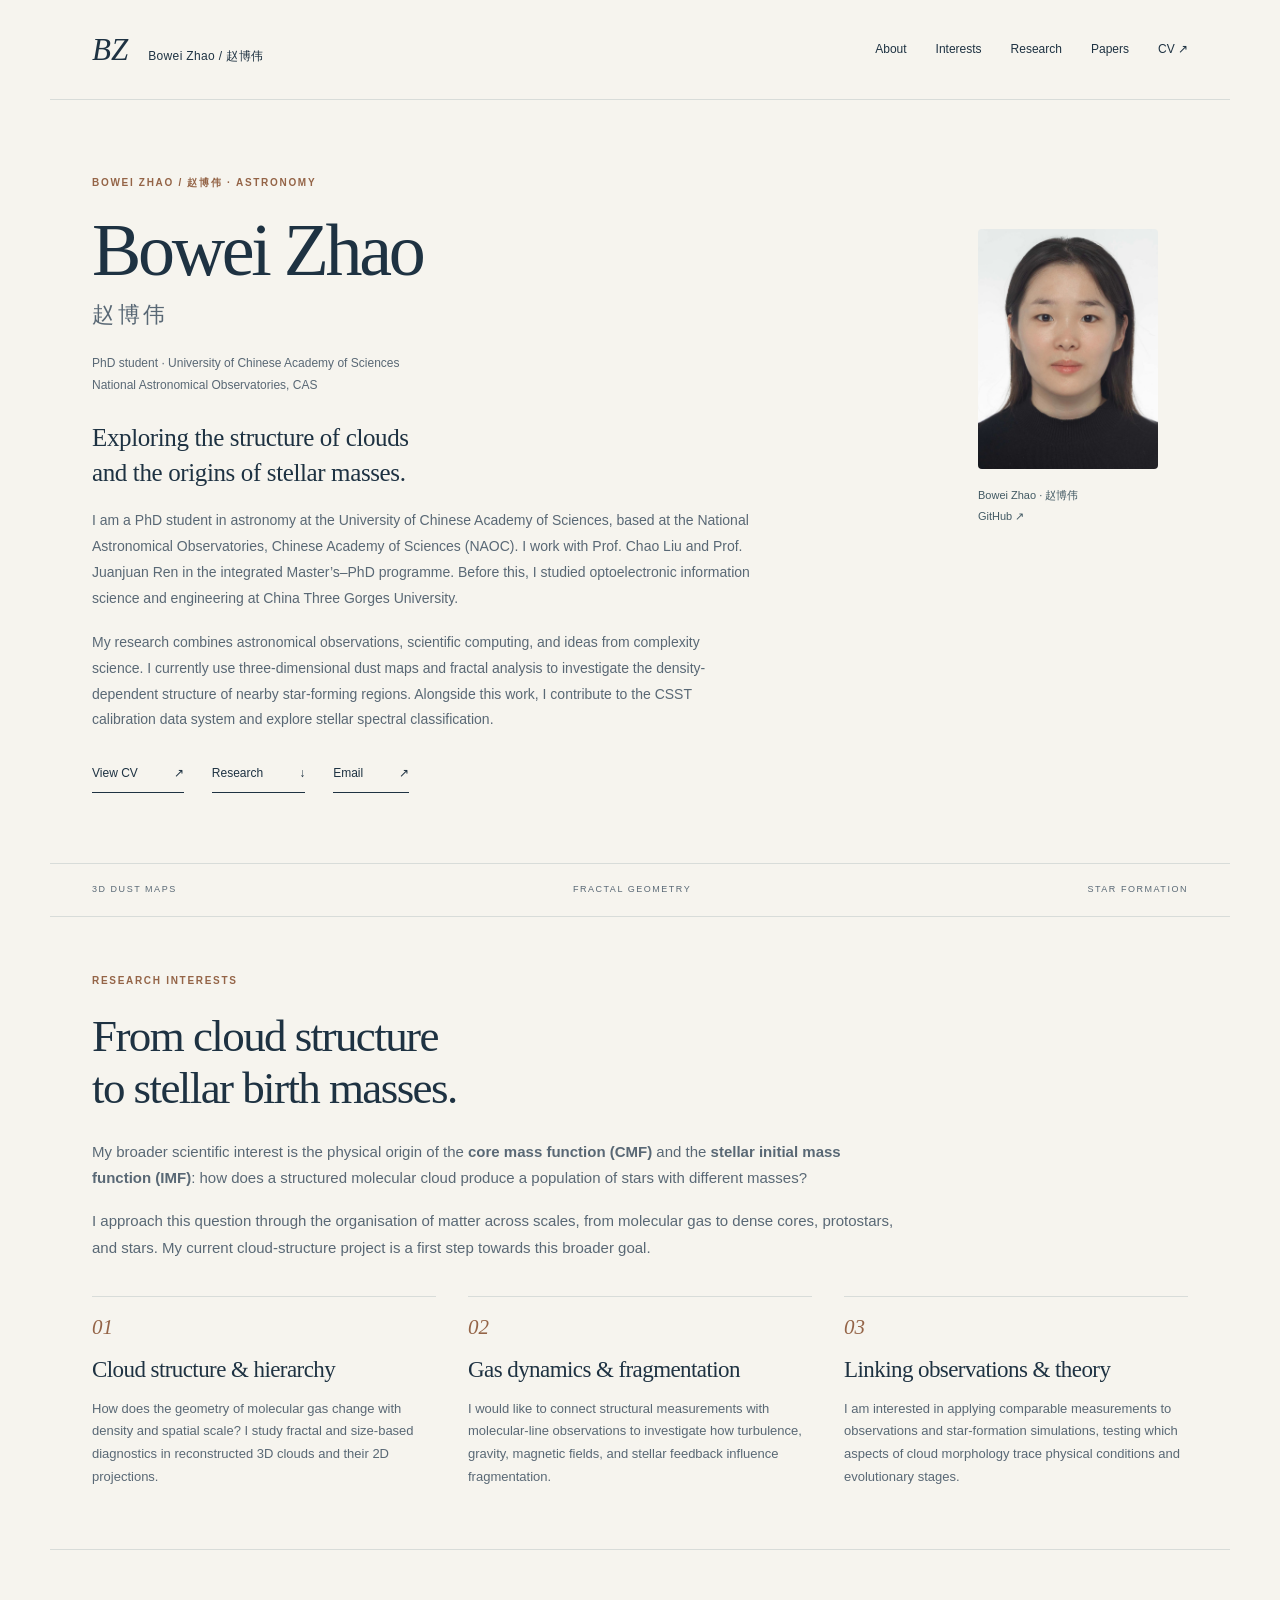
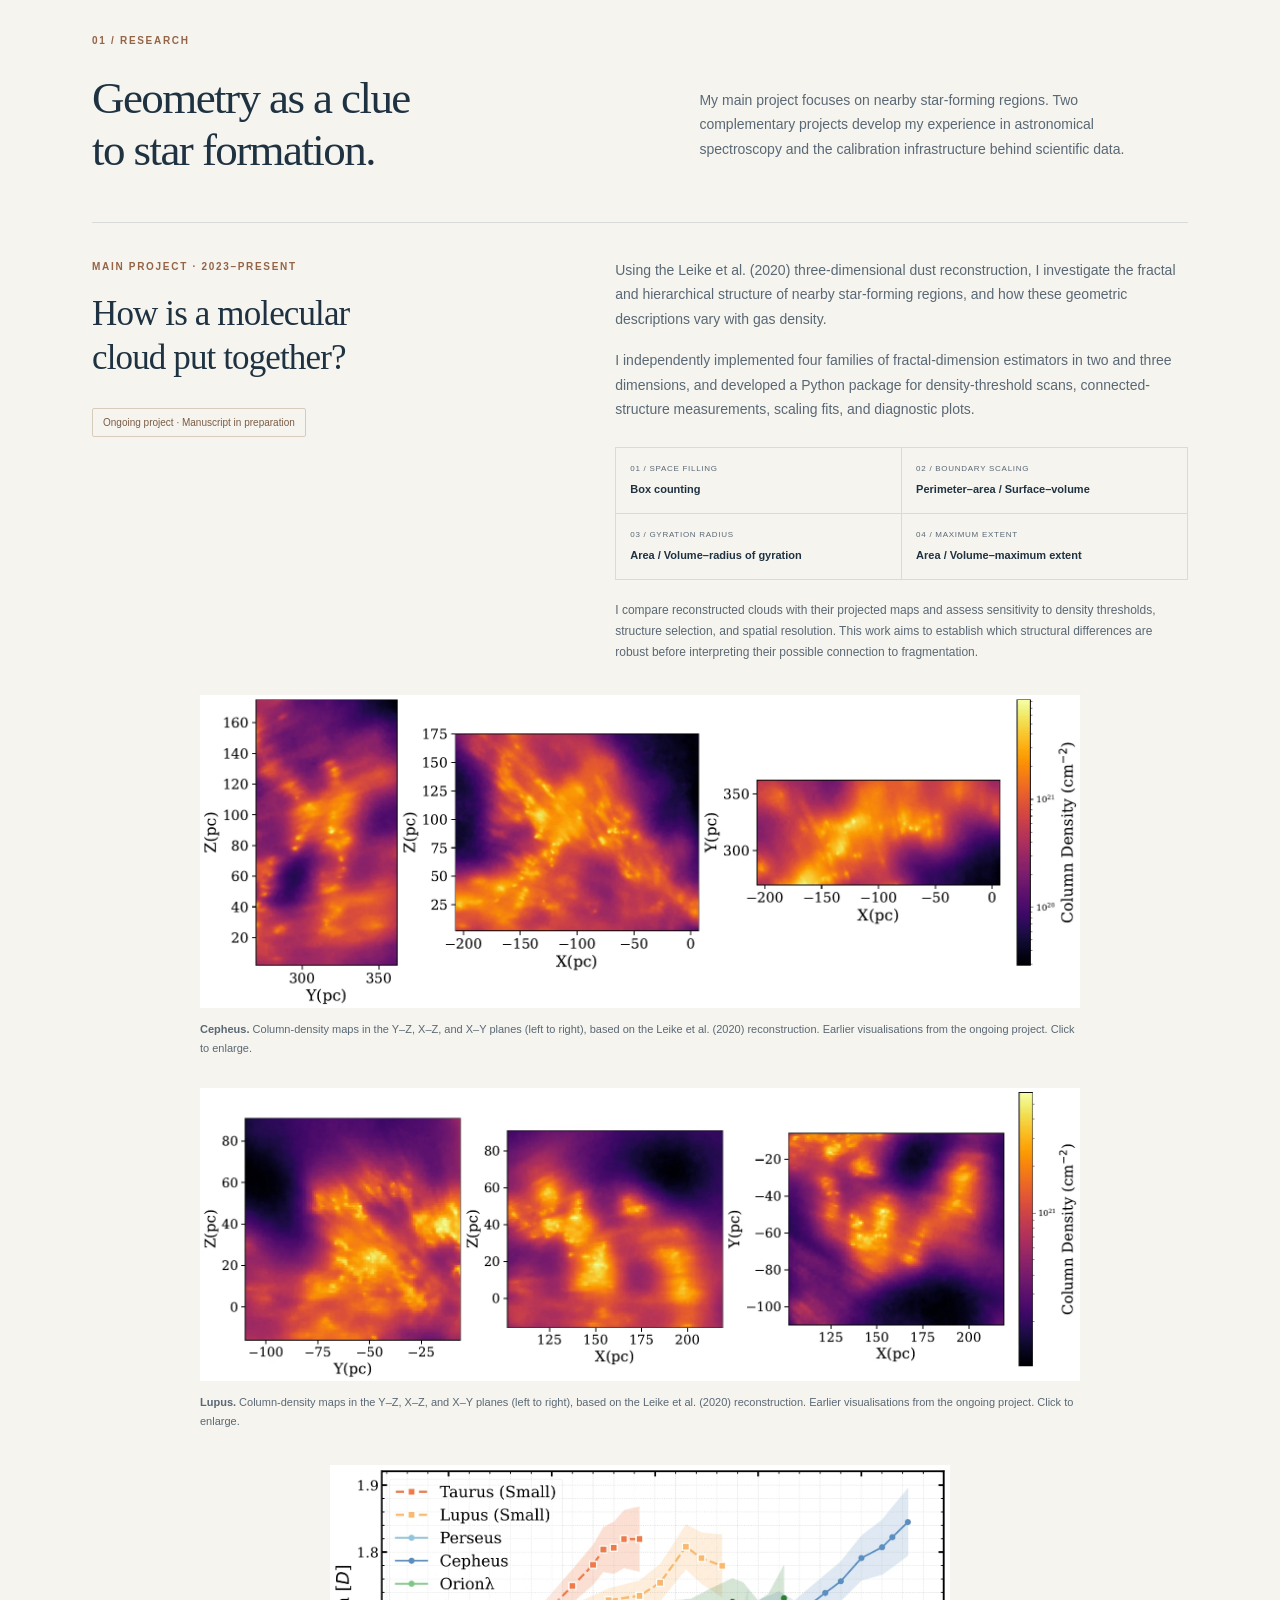
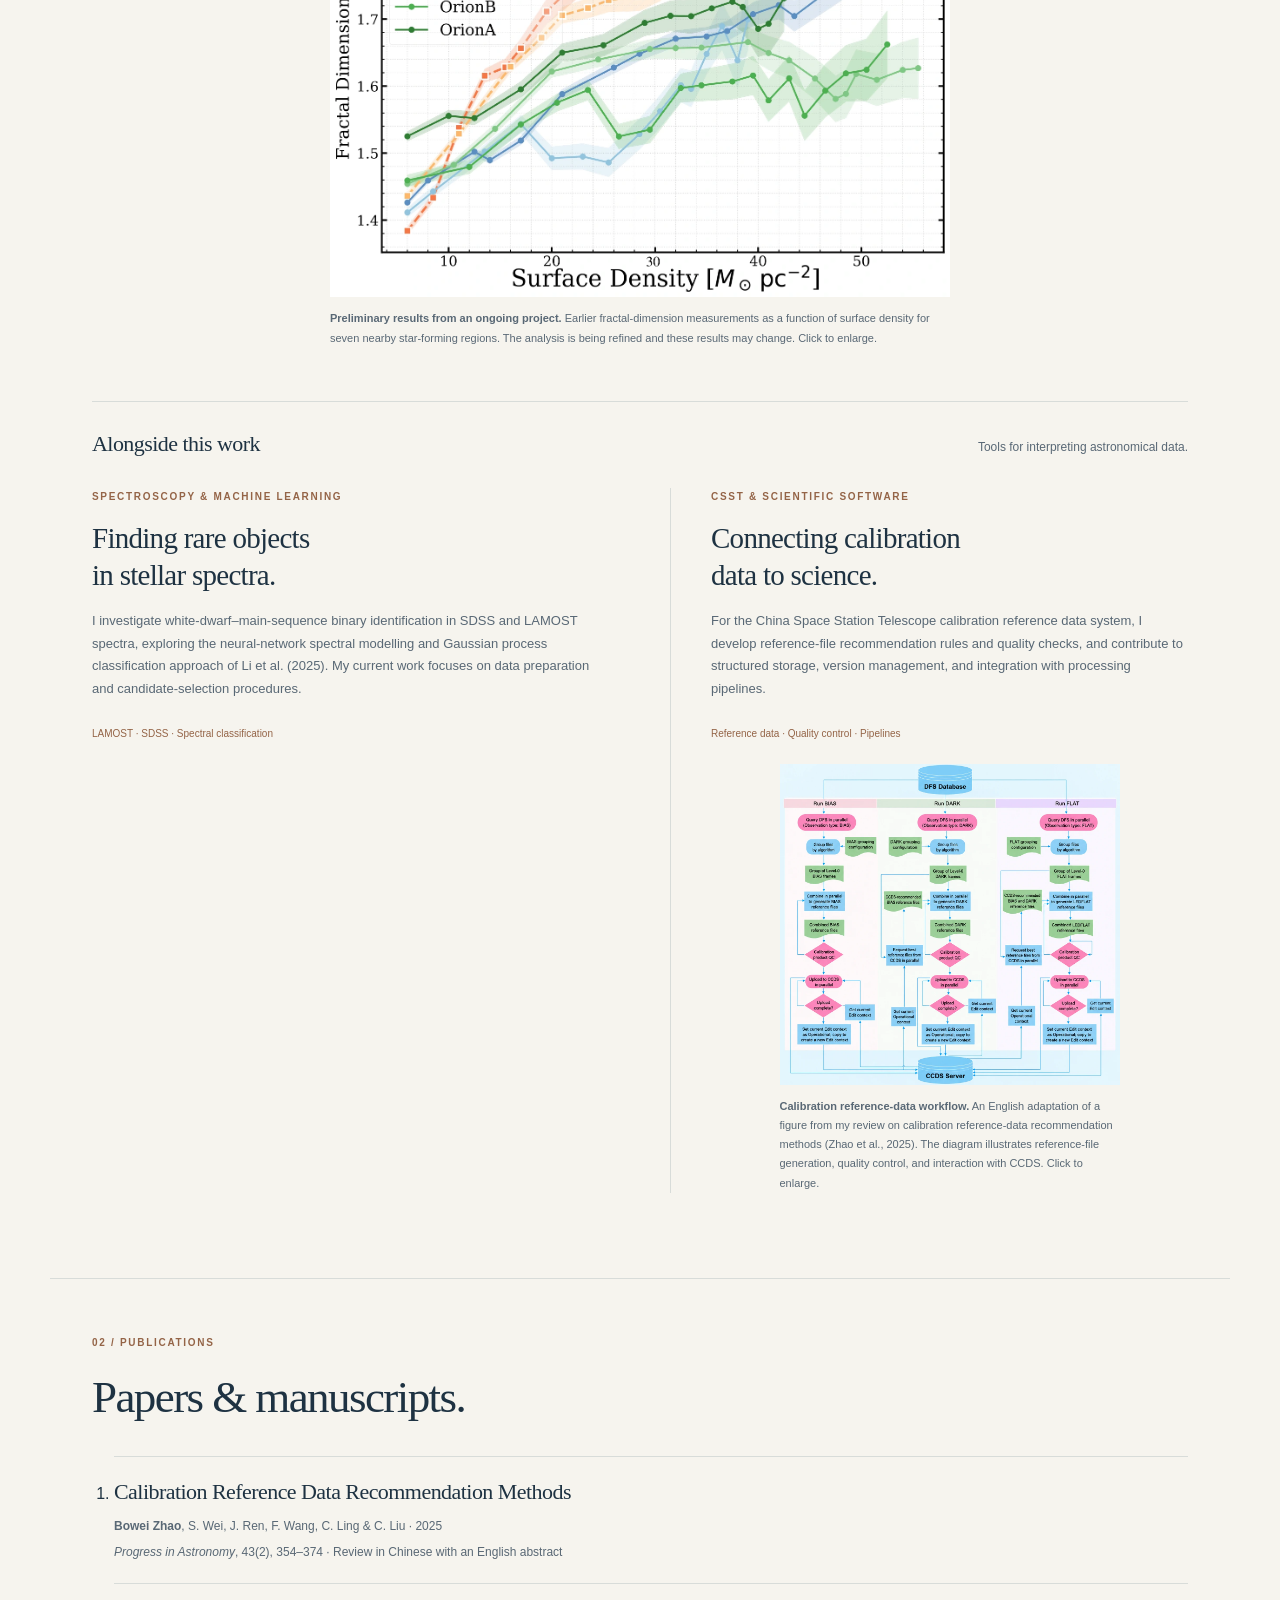
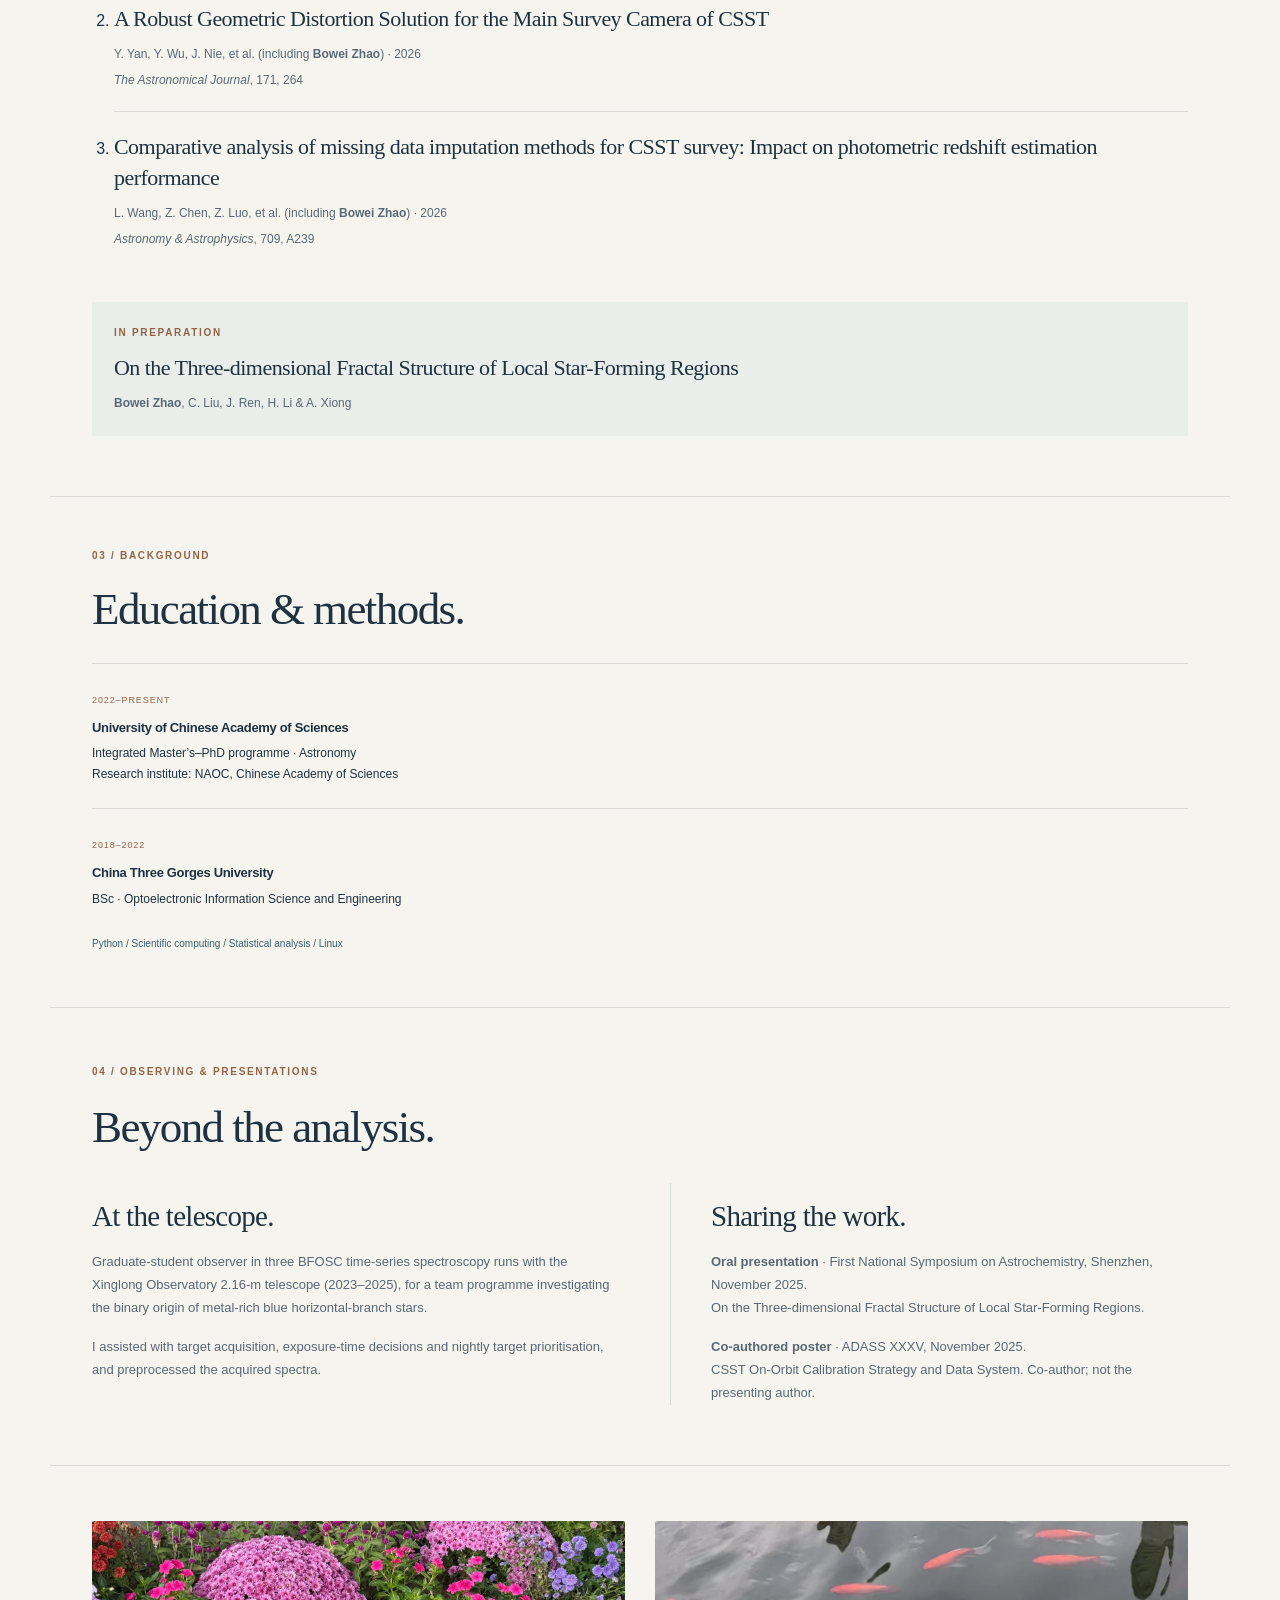
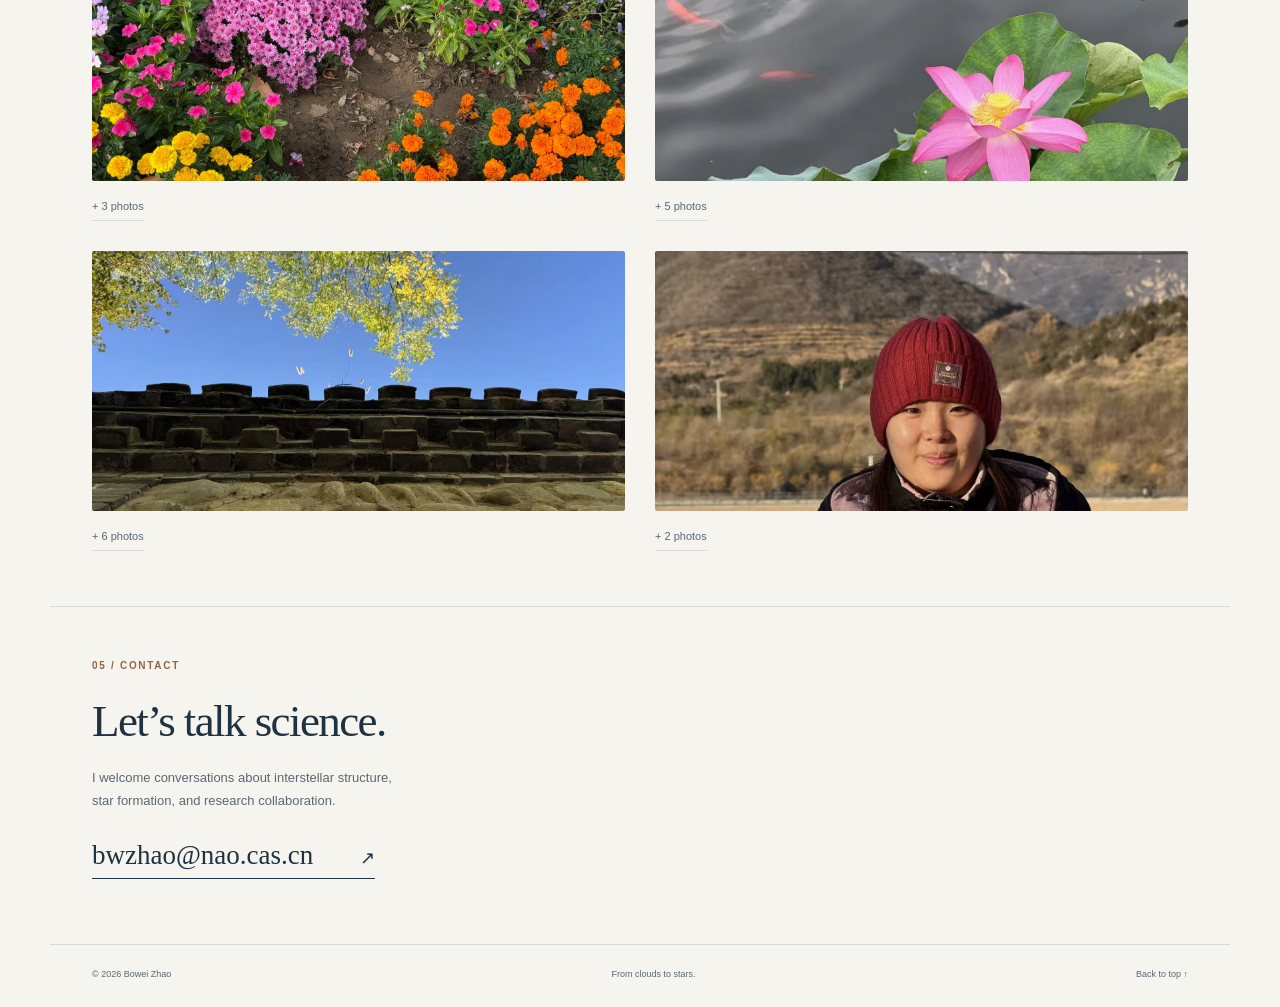
==== commit 9e076eac: "Add files via upload" ====
--- a/index.html
+++ b/index.html
@@ -1,9 +1,9 @@
 <!doctype html>
-<html lang="en"><head><meta charset="utf-8"><meta name="viewport" content="width=device-width,initial-scale=1"><meta name="description" content="Bowei Zhao — astronomy PhD student exploring molecular cloud structure, complexity, and the origins of stellar masses."><meta name="theme-color" content="#f6f4ee"><title>Bowei Zhao · From clouds to stars</title><link rel="icon" href="favicon.svg" type="image/svg+xml"><link rel="stylesheet" href="style.css?v=10"></head>
+<html lang="en"><head><meta charset="utf-8"><meta name="viewport" content="width=device-width,initial-scale=1"><meta name="description" content="Bowei Zhao — astronomy PhD student exploring molecular cloud structure, complexity, and the origins of stellar masses."><meta name="theme-color" content="#f6f4ee"><title>Bowei Zhao · From clouds to stars</title><link rel="icon" href="favicon.svg" type="image/svg+xml"><link rel="stylesheet" href="style.css?v=11"></head>
 <body><a class="skip" href="#main">Skip to content</a><header class="wrap"><a class="brand" href="#main" aria-label="Bowei Zhao home">BZ<span>Bowei Zhao / 赵博伟</span></a><nav aria-label="Main navigation"><a href="#background">About</a><a href="#interests">Interests</a><a href="#research">Research</a><a href="#publications">Papers</a><a href="Bowei-Zhao-CV.pdf">CV ↗</a></nav></header>
 <main id="main"><section class="hero wrap application-intro" id="background"><div><p class="eyebrow">BOWEI ZHAO / 赵博伟 · ASTRONOMY</p><h1>Bowei Zhao<span class="name-cn">赵博伟</span></h1><p class="intro-role">PhD student · University of Chinese Academy of Sciences<br>National Astronomical Observatories, CAS</p><p class="hero-question">Exploring the structure of clouds<br>and the origins of stellar masses.</p><p class="hero-bio">I am a PhD student in astronomy at the University of Chinese Academy of Sciences, based at the National Astronomical Observatories, Chinese Academy of Sciences (NAOC). I work with Prof. Chao Liu and Prof. Juanjuan Ren in the integrated Master’s–PhD programme. Before this, I studied optoelectronic information science and engineering at China Three Gorges University.</p><p class="hero-bio">My research combines astronomical observations, scientific computing, and ideas from complexity science. I currently use three-dimensional dust maps and fractal analysis to investigate the density-dependent structure of nearby star-forming regions. Alongside this work, I contribute to the CSST calibration data system and explore stellar spectral classification.</p><div class="intro-actions"><a class="text-link" href="Bowei-Zhao-CV.pdf">View CV <span>↗</span></a><a class="text-link" href="#research">Research <span>↓</span></a><a class="text-link" href="mailto:bwzhao@nao.cas.cn">Email <span>↗</span></a></div></div><figure class="profile-photo"><img src="portrait.jpg" alt="Portrait of Bowei Zhao" width="180" height="240" style="display:block;width:180px;max-width:100%;height:auto"/><figcaption>Bowei Zhao · 赵博伟<br><a href="https://github.com/Zhao-Bowei">GitHub ↗</a></figcaption></figure></section><div class="research-line wrap"><span>3D DUST MAPS</span><span>FRACTAL GEOMETRY</span><span>STAR FORMATION</span></div>
 <section id="interests" class="wrap interests"><p class="eyebrow">RESEARCH INTERESTS</p><h2>From cloud structure<br>to stellar birth masses.</h2><div class="interest-intro"><p>My broader scientific interest is the physical origin of the <strong>core mass function (CMF)</strong> and the <strong>stellar initial mass function (IMF)</strong>: how does a structured molecular cloud produce a population of stars with different masses?</p><p>I approach this question through the organisation of matter across scales, from molecular gas to dense cores, protostars, and stars. My current cloud-structure project is a first step towards this broader goal.</p></div><div class="interest-topics"><article><span>01</span><h3>Cloud structure &amp; hierarchy</h3><p>How does the geometry of molecular gas change with density and spatial scale? I study fractal and size-based diagnostics in reconstructed 3D clouds and their 2D projections.</p></article><article><span>02</span><h3>Gas dynamics &amp; fragmentation</h3><p>I would like to connect structural measurements with molecular-line observations to investigate how turbulence, gravity, magnetic fields, and stellar feedback influence fragmentation.</p></article><article><span>03</span><h3>Linking observations &amp; theory</h3><p>I am interested in applying comparable measurements to observations and star-formation simulations, testing which aspects of cloud morphology trace physical conditions and evolutionary stages.</p></article></div></section><section id="research" class="wrap research"><div class="section-heading"><p class="eyebrow">01 / RESEARCH</p><h2>Geometry as a clue<br>to star formation.</h2><p>My main project focuses on nearby star-forming regions. Two complementary projects develop my experience in astronomical spectroscopy and the calibration infrastructure behind scientific data.</p></div><article class="featured"><div class="project-title"><p class="eyebrow">MAIN PROJECT · 2023–PRESENT</p><h3>How is a molecular<br>cloud put together?</h3><span class="status">Ongoing project · Manuscript in preparation</span></div><div class="project-body"><p>Using the Leike et al. (2020) three-dimensional dust reconstruction, I investigate the fractal and hierarchical structure of nearby star-forming regions, and how these geometric descriptions vary with gas density.</p><p>I independently implemented four families of fractal-dimension estimators in two and three dimensions, and developed a Python package for density-threshold scans, connected-structure measurements, scaling fits, and diagnostic plots.</p><div class="methods"><div><span>01 / SPACE FILLING</span><strong>Box counting</strong></div><div><span>02 / BOUNDARY SCALING</span><strong>Perimeter–area / Surface–volume</strong></div><div><span>03 / GYRATION RADIUS</span><strong>Area / Volume–radius of gyration</strong></div><div><span>04 / MAXIMUM EXTENT</span><strong>Area / Volume–maximum extent</strong></div></div><p class="small">I compare reconstructed clouds with their projected maps and assess sensitivity to density thresholds, structure selection, and spatial resolution. This work aims to establish which structural differences are robust before interpreting their possible connection to fragmentation.</p></div></article>
 <div class="figure-pair"><figure class="research-figure cloud-overview"><a href="assets/cepheus-projections.webp" target="_blank" rel="noopener" aria-label="Enlarge Cepheus projection maps"><img src="assets/cepheus-projections.webp" alt="Cepheus column-density maps in Y–Z, X–Z, and X–Y projections, with coordinates and color scale." loading="lazy" decoding="async"></a><figcaption><strong>Cepheus.</strong> Column-density maps in the Y–Z, X–Z, and X–Y planes (left to right), based on the Leike et al. (2020) reconstruction. Earlier visualisations from the ongoing project. Click to enlarge.</figcaption></figure><figure class="research-figure cloud-overview"><a href="assets/lupus-projections.webp" target="_blank" rel="noopener" aria-label="Enlarge Lupus projection maps"><img src="assets/lupus-projections.webp" alt="Lupus column-density maps in Y–Z, X–Z, and X–Y projections, with coordinates and color scale." loading="lazy" decoding="async"></a><figcaption><strong>Lupus.</strong> Column-density maps in the Y–Z, X–Z, and X–Y planes (left to right), based on the Leike et al. (2020) reconstruction. Earlier visualisations from the ongoing project. Click to enlarge.</figcaption></figure><figure class="research-figure" id="figure-structure-results"><a href="assets/structure-results.webp" target="_blank" rel="noopener"><img src="assets/structure-results.webp" alt="Earlier fractal-dimension measurements versus surface density for seven nearby star-forming regions." loading="lazy" style="display:block;width:100%;height:auto"></a><figcaption><strong>Preliminary results from an ongoing project.</strong> Earlier fractal-dimension measurements as a function of surface density for seven nearby star-forming regions. The analysis is being refined and these results may change. Click to enlarge.</figcaption></figure></div><div class="other-heading"><h3>Alongside this work</h3><p>Tools for interpreting astronomical data.</p></div><div class="other-projects"><article><p class="eyebrow">SPECTROSCOPY & MACHINE LEARNING</p><h3>Finding rare objects<br>in stellar spectra.</h3><p>I investigate white-dwarf–main-sequence binary identification in SDSS and LAMOST spectra, exploring the neural-network spectral modelling and Gaussian process classification approach of Li et al. (2025). My current work focuses on data preparation and candidate-selection procedures.</p><p class="project-foot">LAMOST · SDSS · Spectral classification</p></article><article><p class="eyebrow">CSST & SCIENTIFIC SOFTWARE</p><h3>Connecting calibration<br>data to science.</h3><p>For the China Space Station Telescope calibration reference data system, I develop reference-file recommendation rules and quality checks, and contribute to structured storage, version management, and integration with processing pipelines.</p><p class="project-foot">Reference data · Quality control · Pipelines</p><figure class="research-figure" id="figure-calibration-workflow"><a href="assets/calibration-workflow.webp" target="_blank" rel="noopener" aria-label="Open the CCDS calibration workflow at full size"><img src="assets/calibration-workflow.webp" alt="Workflow for BIAS, DARK, and LEDFLAT calibration reference-file generation and interaction with the CCDS server." loading="lazy" style="display:block;width:100%;height:auto"></a><figcaption><strong>Calibration reference-data workflow.</strong> An English adaptation of a figure from my review on calibration reference-data recommendation methods (Zhao et al., 2025). The diagram illustrates reference-file generation, quality control, and interaction with CCDS. Click to enlarge.</figcaption></figure></article></div></section>
 
 <section id="publications" class="wrap publications"><p class="eyebrow">02 / PUBLICATIONS</p><h2>Papers &amp; manuscripts.</h2><ol class="papers"><li><h3>Calibration Reference Data Recommendation Methods</h3><p><strong>Bowei Zhao</strong>, S. Wei, J. Ren, F. Wang, C. Ling &amp; C. Liu · 2025</p><p><em>Progress in Astronomy</em>, 43(2), 354–374 · Review in Chinese with an English abstract</p></li><li><h3>A Robust Geometric Distortion Solution for the Main Survey Camera of CSST</h3><p>Y. Yan, Y. Wu, J. Nie, et al. (including <strong>Bowei Zhao</strong>) · 2026</p><p><em>The Astronomical Journal</em>, 171, 264</p></li><li><h3>Comparative analysis of missing data imputation methods for CSST survey: Impact on photometric redshift estimation performance</h3><p>L. Wang, Z. Chen, Z. Luo, et al. (including <strong>Bowei Zhao</strong>) · 2026</p><p><em>Astronomy &amp; Astrophysics</em>, 709, A239</p></li></ol><article class="manuscript"><p class="eyebrow">IN PREPARATION</p><h3>On the Three-dimensional Fractal Structure of Local Star-Forming Regions</h3><p><strong>Bowei Zhao</strong>, C. Liu, J. Ren, H. Li &amp; A. Xiong</p></article></section>
-<section class="wrap education-section"><p class="eyebrow">03 / BACKGROUND</p><h2>Education &amp; methods.</h2><div class="education"><p class="eyebrow">EDUCATION</p><article><span>2022–PRESENT</span><h3>University of Chinese Academy of Sciences</h3><p>Integrated Master’s–PhD programme · Astronomy<br>Research institute: NAOC, Chinese Academy of Sciences</p></article><article><span>2018–2022</span><h3>China Three Gorges University</h3><p>BSc · Optoelectronic Information Science and Engineering</p></article><p class="toolkit">Python / Scientific computing / Statistical analysis / Linux</p></div></section><section class="wrap experience"><p class="eyebrow">04 / OBSERVING &amp; PRESENTATIONS</p><h2>Beyond the analysis.</h2><div class="other-projects"><article><h3>At the telescope.</h3><p>Graduate-student observer in three BFOSC time-series spectroscopy runs with the Xinglong Observatory 2.16-m telescope (2023–2025), for a team programme investigating the binary origin of metal-rich blue horizontal-branch stars.</p><p>I assisted with target acquisition, exposure-time decisions and nightly target prioritisation, and preprocessed the acquired spectra.</p></article><article><h3>Sharing the work.</h3><p><strong>Oral presentation</strong> · First National Symposium on Astrochemistry, Shenzhen, November 2025.<br>On the Three-dimensional Fractal Structure of Local Star-Forming Regions.</p><p><strong>Co-authored poster</strong> · ADASS XXXV, November 2025.<br>CSST On-Orbit Calibration Strategy and Data System. Co-author; not the presenting author.</p></article></div></section><section class="wrap personal-gallery" id="beyond" aria-label="Beyond astronomy: personal photography"><div class="photo-group" role="group" aria-label="Flowers and colour"><a class="photo-tile" href="assets/photos/photo-02.webp" aria-label="Enlarge photograph: Pink and blue hydrangeas"><img src="assets/photos/photo-02.webp" alt="Pink and blue hydrangeas" width="1600" height="1200" loading="lazy" decoding="async"></a><a class="photo-tile" href="assets/photos/photo-03.webp" aria-label="Enlarge photograph: Red flowers at a flower market"><img src="assets/photos/photo-03.webp" alt="Red flowers at a flower market" width="1600" height="1200" loading="lazy" decoding="async"></a><a class="photo-tile" href="assets/photos/photo-04.webp" aria-label="Enlarge photograph: Rows of flowers at a market"><img src="assets/photos/photo-04.webp" alt="Rows of flowers at a market" width="1600" height="1200" loading="lazy" decoding="async"></a><a class="photo-tile" href="assets/photos/photo-15.webp" aria-label="Enlarge photograph: Colourful flower display"><img src="assets/photos/photo-15.webp" alt="Colourful flower display" width="1600" height="1200" loading="lazy" decoding="async"></a></div><div class="photo-group" role="group" aria-label="Water and wildlife"><a class="photo-tile" href="assets/photos/photo-05.webp" aria-label="Enlarge photograph: Mandarin ducks on rippling water"><img src="assets/photos/photo-05.webp" alt="Mandarin ducks on rippling water" width="1600" height="1200" loading="lazy" decoding="async"></a><a class="photo-tile" href="assets/photos/photo-06.webp" aria-label="Enlarge photograph: Ducks swimming on a pond"><img src="assets/photos/photo-06.webp" alt="Ducks swimming on a pond" width="1600" height="1200" loading="lazy" decoding="async"></a><a class="photo-tile" href="assets/photos/photo-09.webp" aria-label="Enlarge photograph: Red fish beneath reflections"><img src="assets/photos/photo-09.webp" alt="Red fish beneath reflections" width="1600" height="1200" loading="lazy" decoding="async"></a><a class="photo-tile" href="assets/photos/photo-11.webp" aria-label="Enlarge photograph: Fish swimming in a pond"><img src="assets/photos/photo-11.webp" alt="Fish swimming in a pond" width="1600" height="1200" loading="lazy" decoding="async"></a><a class="photo-tile" href="assets/photos/photo-17.webp" aria-label="Enlarge photograph: Lotus flower and fish"><img src="assets/photos/photo-17.webp" alt="Lotus flower and fish" width="1280" height="960" loading="lazy" decoding="async"></a><a class="photo-tile" href="assets/photos/photo-19.webp" aria-label="Enlarge photograph: Lotus flower on rippling water"><img src="assets/photos/photo-19.webp" alt="Lotus flower on rippling water" width="1200" height="1600" loading="lazy" decoding="async"></a></div><div class="photo-group" role="group" aria-label="Places and landscapes"><a class="photo-tile" href="assets/photos/photo-01.webp" aria-label="Enlarge photograph: Building beneath a textured sky"><img src="assets/photos/photo-01.webp" alt="Building beneath a textured sky" width="1600" height="1200" loading="lazy" decoding="async"></a><a class="photo-tile" href="assets/photos/photo-07.webp" aria-label="Enlarge photograph: Sunset over a lake"><img src="assets/photos/photo-07.webp" alt="Sunset over a lake" width="1600" height="1200" loading="lazy" decoding="async"></a><a class="photo-tile" href="assets/photos/photo-08.webp" aria-label="Enlarge photograph: Warm sunset and distant silhouettes"><img src="assets/photos/photo-08.webp" alt="Warm sunset and distant silhouettes" width="1200" height="1600" loading="lazy" decoding="async"></a><a class="photo-tile" href="assets/photos/photo-10.webp" aria-label="Enlarge photograph: Sunlit courtyard walkway"><img src="assets/photos/photo-10.webp" alt="Sunlit courtyard walkway" width="1200" height="1600" loading="lazy" decoding="async"></a><a class="photo-tile" href="assets/photos/photo-14.webp" aria-label="Enlarge photograph: Golden architectural details against a blue sky"><img src="assets/photos/photo-14.webp" alt="Golden architectural details against a blue sky" width="1600" height="1200" loading="lazy" decoding="async"></a><a class="photo-tile" href="assets/photos/photo-16.webp" aria-label="Enlarge photograph: Stone monument under willow trees"><img src="assets/photos/photo-16.webp" alt="Stone monument under willow trees" width="1200" height="1600" loading="lazy" decoding="async"></a><a class="photo-tile" href="assets/photos/photo-18.webp" aria-label="Enlarge photograph: Stone wall and autumn foliage"><img src="assets/photos/photo-18.webp" alt="Stone wall and autumn foliage" width="1600" height="1200" loading="lazy" decoding="async"></a></div><div class="photo-group" role="group" aria-label="Everyday moments"><a class="photo-tile" href="assets/photos/photo-12.webp" aria-label="Enlarge photograph: Portrait with mountains in the background"><img src="assets/photos/photo-12.webp" alt="Portrait with mountains in the background" width="1213" height="1276" loading="lazy" decoding="async"></a><a class="photo-tile" href="assets/photos/photo-13.webp" aria-label="Enlarge photograph: Portrait among autumn trees"><img src="assets/photos/photo-13.webp" alt="Portrait among autumn trees" width="1200" height="1600" loading="lazy" decoding="async"></a><a class="photo-tile" href="assets/photos/photo-20.webp" aria-label="Enlarge photograph: A restful moment on a park bench"><img src="assets/photos/photo-20.webp" alt="A restful moment on a park bench" width="1600" height="1200" loading="lazy" decoding="async"></a></div></section><section id="contact" class="wrap contact"><p class="eyebrow">05 / CONTACT</p><h2>Let’s talk science.</h2><p>I welcome conversations about interstellar structure,<br>star formation, and research collaboration.</p><a class="email" href="mailto:bwzhao@nao.cas.cn">bwzhao@nao.cas.cn <span>↗</span></a></section></main><footer class="wrap"><span>© 2026 Bowei Zhao</span><span>From clouds to stars.</span><a href="#main">Back to top ↑</a></footer><dialog id="photo-viewer" aria-label="Enlarged photograph"><button type="button" class="photo-close" aria-label="Close photograph">×</button><img alt=""><button type="button" class="photo-prev" aria-label="Previous photograph">‹</button><button type="button" class="photo-next" aria-label="Next photograph">›</button></dialog><script src="gallery.js" defer></script></body></html>+<section class="wrap education-section"><p class="eyebrow">03 / BACKGROUND</p><h2>Education &amp; methods.</h2><div class="education"><p class="eyebrow">EDUCATION</p><article><span>2022–PRESENT</span><h3>University of Chinese Academy of Sciences</h3><p>Integrated Master’s–PhD programme · Astronomy<br>Research institute: NAOC, Chinese Academy of Sciences</p></article><article><span>2018–2022</span><h3>China Three Gorges University</h3><p>BSc · Optoelectronic Information Science and Engineering</p></article><p class="toolkit">Python / Scientific computing / Statistical analysis / Linux</p></div></section><section class="wrap experience"><p class="eyebrow">04 / OBSERVING &amp; PRESENTATIONS</p><h2>Beyond the analysis.</h2><div class="other-projects"><article><h3>At the telescope.</h3><p>Graduate-student observer in three BFOSC time-series spectroscopy runs with the Xinglong Observatory 2.16-m telescope (2023–2025), for a team programme investigating the binary origin of metal-rich blue horizontal-branch stars.</p><p>I assisted with target acquisition, exposure-time decisions and nightly target prioritisation, and preprocessed the acquired spectra.</p></article><article><h3>Sharing the work.</h3><p><strong>Oral presentation</strong> · First National Symposium on Astrochemistry, Shenzhen, November 2025.<br>On the Three-dimensional Fractal Structure of Local Star-Forming Regions.</p><p><strong>Co-authored poster</strong> · ADASS XXXV, November 2025.<br>CSST On-Orbit Calibration Strategy and Data System. Co-author; not the presenting author.</p></article></div></section><section class="wrap personal-gallery" id="beyond" aria-label="Beyond astronomy: personal photography"><div class="photo-group" role="group" aria-label="Flowers and colour"><a class="photo-tile" href="assets/photos/photo-15.webp" aria-label="Enlarge photograph: Colourful flower display"><img src="assets/photos/photo-15.webp" alt="Colourful flower display" width="1600" height="1200" loading="lazy" decoding="async"></a><details class="photo-more"><summary>+ 3 photos</summary><div class="photo-extra"><a class="photo-tile" href="assets/photos/photo-02.webp" aria-label="Enlarge photograph: Pink and blue hydrangeas"><img src="assets/photos/photo-02.webp" alt="Pink and blue hydrangeas" width="1600" height="1200" loading="lazy" decoding="async"></a><a class="photo-tile" href="assets/photos/photo-03.webp" aria-label="Enlarge photograph: Red flowers at a flower market"><img src="assets/photos/photo-03.webp" alt="Red flowers at a flower market" width="1600" height="1200" loading="lazy" decoding="async"></a><a class="photo-tile" href="assets/photos/photo-04.webp" aria-label="Enlarge photograph: Rows of flowers at a market"><img src="assets/photos/photo-04.webp" alt="Rows of flowers at a market" width="1600" height="1200" loading="lazy" decoding="async"></a></div></details></div><div class="photo-group" role="group" aria-label="Water and wildlife"><a class="photo-tile" href="assets/photos/photo-17.webp" aria-label="Enlarge photograph: Lotus flower and fish"><img src="assets/photos/photo-17.webp" alt="Lotus flower and fish" width="1280" height="960" loading="lazy" decoding="async"></a><details class="photo-more"><summary>+ 5 photos</summary><div class="photo-extra"><a class="photo-tile" href="assets/photos/photo-05.webp" aria-label="Enlarge photograph: Mandarin ducks on rippling water"><img src="assets/photos/photo-05.webp" alt="Mandarin ducks on rippling water" width="1600" height="1200" loading="lazy" decoding="async"></a><a class="photo-tile" href="assets/photos/photo-06.webp" aria-label="Enlarge photograph: Ducks swimming on a pond"><img src="assets/photos/photo-06.webp" alt="Ducks swimming on a pond" width="1600" height="1200" loading="lazy" decoding="async"></a><a class="photo-tile" href="assets/photos/photo-09.webp" aria-label="Enlarge photograph: Red fish beneath reflections"><img src="assets/photos/photo-09.webp" alt="Red fish beneath reflections" width="1600" height="1200" loading="lazy" decoding="async"></a><a class="photo-tile" href="assets/photos/photo-11.webp" aria-label="Enlarge photograph: Fish swimming in a pond"><img src="assets/photos/photo-11.webp" alt="Fish swimming in a pond" width="1600" height="1200" loading="lazy" decoding="async"></a><a class="photo-tile" href="assets/photos/photo-19.webp" aria-label="Enlarge photograph: Lotus flower on rippling water"><img src="assets/photos/photo-19.webp" alt="Lotus flower on rippling water" width="1200" height="1600" loading="lazy" decoding="async"></a></div></details></div><div class="photo-group" role="group" aria-label="Places and landscapes"><a class="photo-tile" href="assets/photos/photo-18.webp" aria-label="Enlarge photograph: Stone wall and autumn foliage"><img src="assets/photos/photo-18.webp" alt="Stone wall and autumn foliage" width="1600" height="1200" loading="lazy" decoding="async"></a><details class="photo-more"><summary>+ 6 photos</summary><div class="photo-extra"><a class="photo-tile" href="assets/photos/photo-01.webp" aria-label="Enlarge photograph: Building beneath a textured sky"><img src="assets/photos/photo-01.webp" alt="Building beneath a textured sky" width="1600" height="1200" loading="lazy" decoding="async"></a><a class="photo-tile" href="assets/photos/photo-07.webp" aria-label="Enlarge photograph: Sunset over a lake"><img src="assets/photos/photo-07.webp" alt="Sunset over a lake" width="1600" height="1200" loading="lazy" decoding="async"></a><a class="photo-tile" href="assets/photos/photo-08.webp" aria-label="Enlarge photograph: Warm sunset and distant silhouettes"><img src="assets/photos/photo-08.webp" alt="Warm sunset and distant silhouettes" width="1200" height="1600" loading="lazy" decoding="async"></a><a class="photo-tile" href="assets/photos/photo-10.webp" aria-label="Enlarge photograph: Sunlit courtyard walkway"><img src="assets/photos/photo-10.webp" alt="Sunlit courtyard walkway" width="1200" height="1600" loading="lazy" decoding="async"></a><a class="photo-tile" href="assets/photos/photo-14.webp" aria-label="Enlarge photograph: Golden architectural details against a blue sky"><img src="assets/photos/photo-14.webp" alt="Golden architectural details against a blue sky" width="1600" height="1200" loading="lazy" decoding="async"></a><a class="photo-tile" href="assets/photos/photo-16.webp" aria-label="Enlarge photograph: Stone monument under willow trees"><img src="assets/photos/photo-16.webp" alt="Stone monument under willow trees" width="1200" height="1600" loading="lazy" decoding="async"></a></div></details></div><div class="photo-group" role="group" aria-label="Everyday moments"><a class="photo-tile" href="assets/photos/photo-12.webp" aria-label="Enlarge photograph: Portrait with mountains in the background"><img src="assets/photos/photo-12.webp" alt="Portrait with mountains in the background" width="1213" height="1276" loading="lazy" decoding="async"></a><details class="photo-more"><summary>+ 2 photos</summary><div class="photo-extra"><a class="photo-tile" href="assets/photos/photo-13.webp" aria-label="Enlarge photograph: Portrait among autumn trees"><img src="assets/photos/photo-13.webp" alt="Portrait among autumn trees" width="1200" height="1600" loading="lazy" decoding="async"></a><a class="photo-tile" href="assets/photos/photo-20.webp" aria-label="Enlarge photograph: A restful moment on a park bench"><img src="assets/photos/photo-20.webp" alt="A restful moment on a park bench" width="1600" height="1200" loading="lazy" decoding="async"></a></div></details></div></section><section id="contact" class="wrap contact"><p class="eyebrow">05 / CONTACT</p><h2>Let’s talk science.</h2><p>I welcome conversations about interstellar structure,<br>star formation, and research collaboration.</p><a class="email" href="mailto:bwzhao@nao.cas.cn">bwzhao@nao.cas.cn <span>↗</span></a></section></main><footer class="wrap"><span>© 2026 Bowei Zhao</span><span>From clouds to stars.</span><a href="#main">Back to top ↑</a></footer><dialog id="photo-viewer" aria-label="Enlarged photograph"><button type="button" class="photo-close" aria-label="Close photograph">×</button><img alt=""><button type="button" class="photo-prev" aria-label="Previous photograph">‹</button><button type="button" class="photo-next" aria-label="Next photograph">›</button></dialog><script src="gallery.js" defer></script></body></html>
--- a/style.css
+++ b/style.css
@@ -20,3 +20,6 @@
 
 /* Personal photographs: grouped by subject, no visible captions. */
 .personal-gallery{padding-top:55px;padding-bottom:55px;border-top:1px solid var(--line)}.photo-group{columns:3;column-gap:16px}.photo-group+.photo-group{margin-top:42px;padding-top:34px;border-top:1px solid var(--line)}.photo-tile{display:block;break-inside:avoid;margin:0 0 16px;cursor:zoom-in}.photo-tile img{display:block;width:100%;height:auto;border-radius:2px}.photo-tile:hover img{filter:brightness(1.04)}#photo-viewer{border:0;padding:40px;background:#14232a;max-width:95vw;max-height:94vh;overflow:hidden}#photo-viewer::backdrop{background:#101a20e8}#photo-viewer>img{display:block;max-width:calc(95vw - 80px);max-height:calc(94vh - 80px);width:auto;height:auto;object-fit:contain}#photo-viewer button{position:absolute;background:#14232ad9;color:white;border:0;cursor:pointer;font:30px/1 Arial,sans-serif;width:38px;height:38px}#photo-viewer button:focus-visible{outline:2px solid white}.photo-close{right:0;top:0}.photo-prev{left:0;top:48%}.photo-next{right:0;top:48%}@media(max-width:620px){.photo-group{columns:2;column-gap:10px}.photo-tile{margin-bottom:10px}.photo-group+.photo-group{margin-top:26px;padding-top:24px}.personal-gallery{padding-top:35px;padding-bottom:35px}}@media(max-width:360px){.photo-group{columns:1}}
+
+/* v11: four cover photographs with collapsed collections. */
+.personal-gallery{display:grid;grid-template-columns:repeat(2,minmax(0,1fr));gap:30px;align-items:start}.personal-gallery .photo-group{columns:auto;min-width:0;margin:0;padding:0;border:0}.photo-group>.photo-tile{margin:0}.photo-group>.photo-tile>img{width:100%;height:260px;object-fit:cover}.photo-more{margin-top:10px}.photo-more>summary{cursor:pointer;list-style:none;display:inline-block;font-size:11px;color:var(--muted);border-bottom:1px solid var(--line);padding:4px 0}.photo-more>summary::-webkit-details-marker{display:none}.photo-more>summary:hover{color:var(--accent)}.photo-more>summary:focus-visible{outline:2px solid var(--accent);outline-offset:4px}.photo-extra{columns:2;column-gap:10px;margin-top:15px}.photo-extra .photo-tile{margin-bottom:10px}.photo-extra img{height:auto}.photo-more[open]>summary{color:var(--accent)}@media(max-width:620px){.personal-gallery{grid-template-columns:minmax(0,1fr);gap:28px}.photo-group>.photo-tile>img{height:auto;max-height:330px;object-fit:contain}}
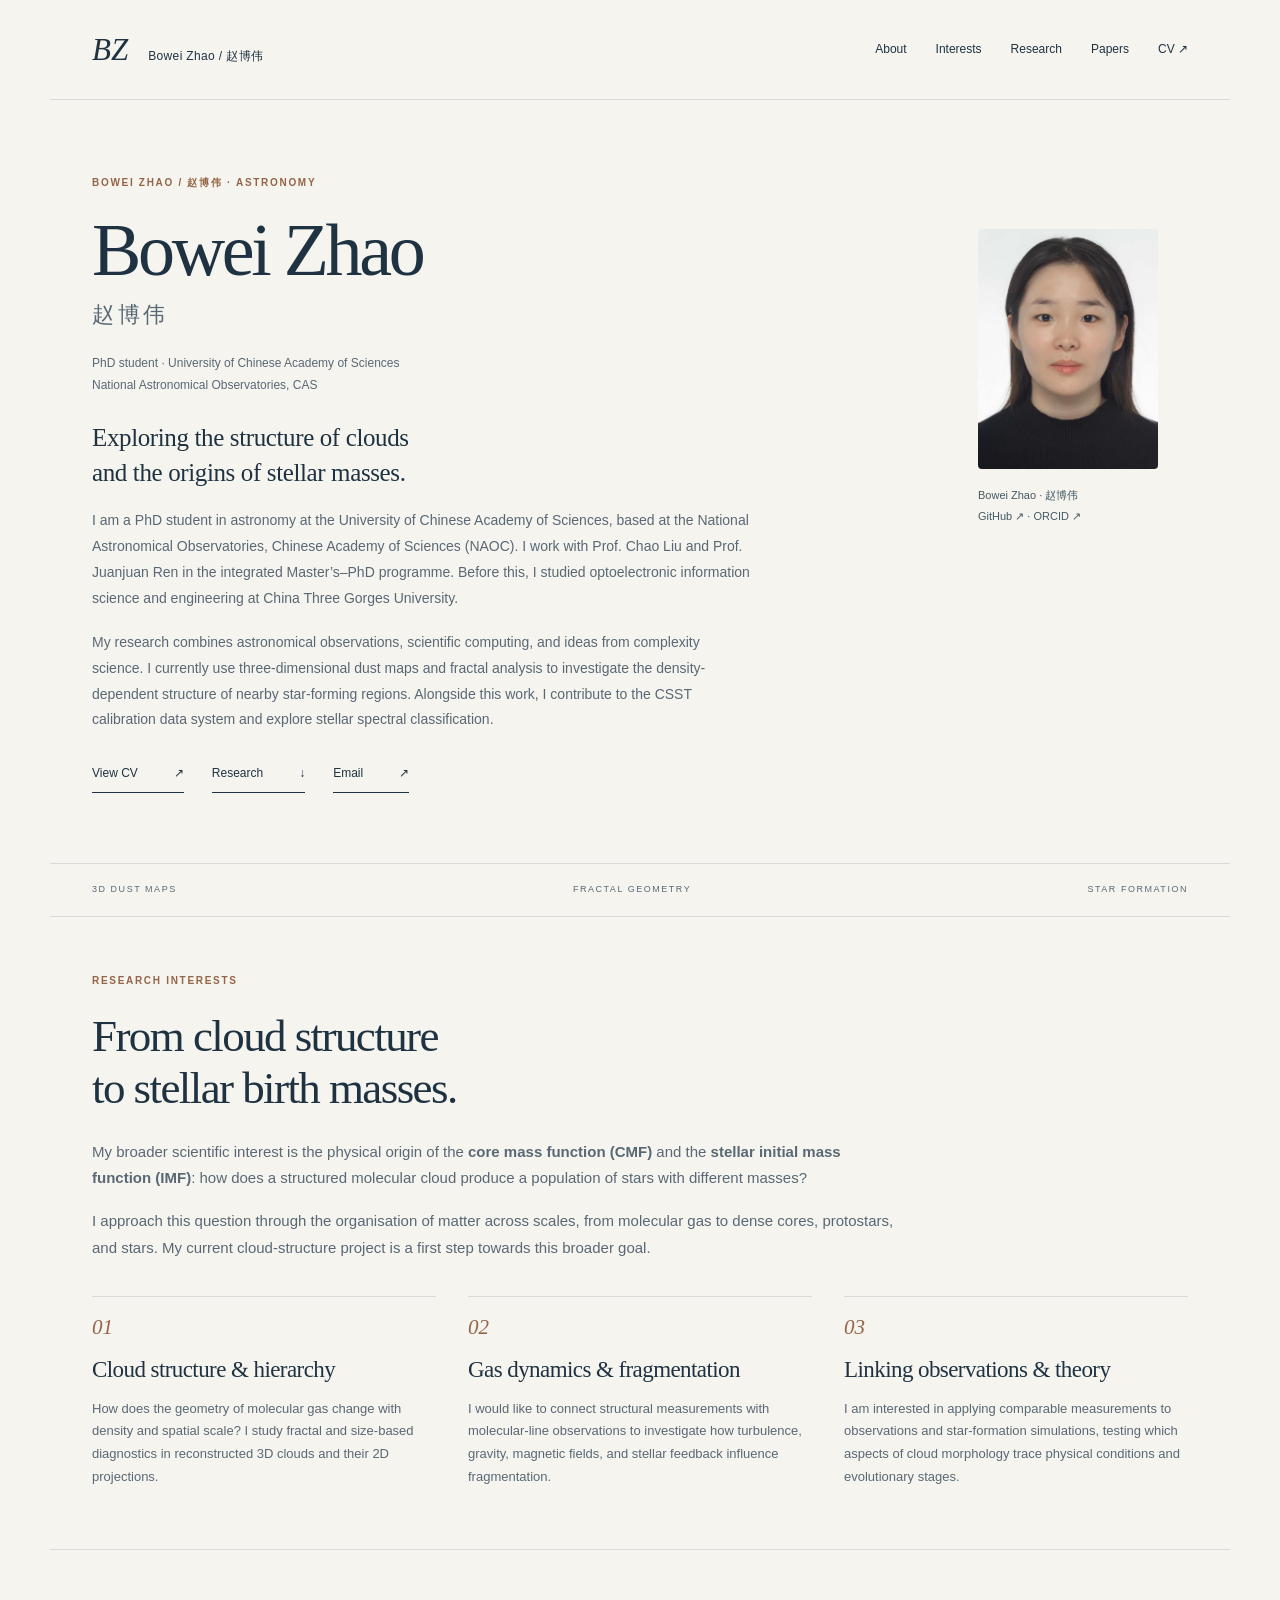
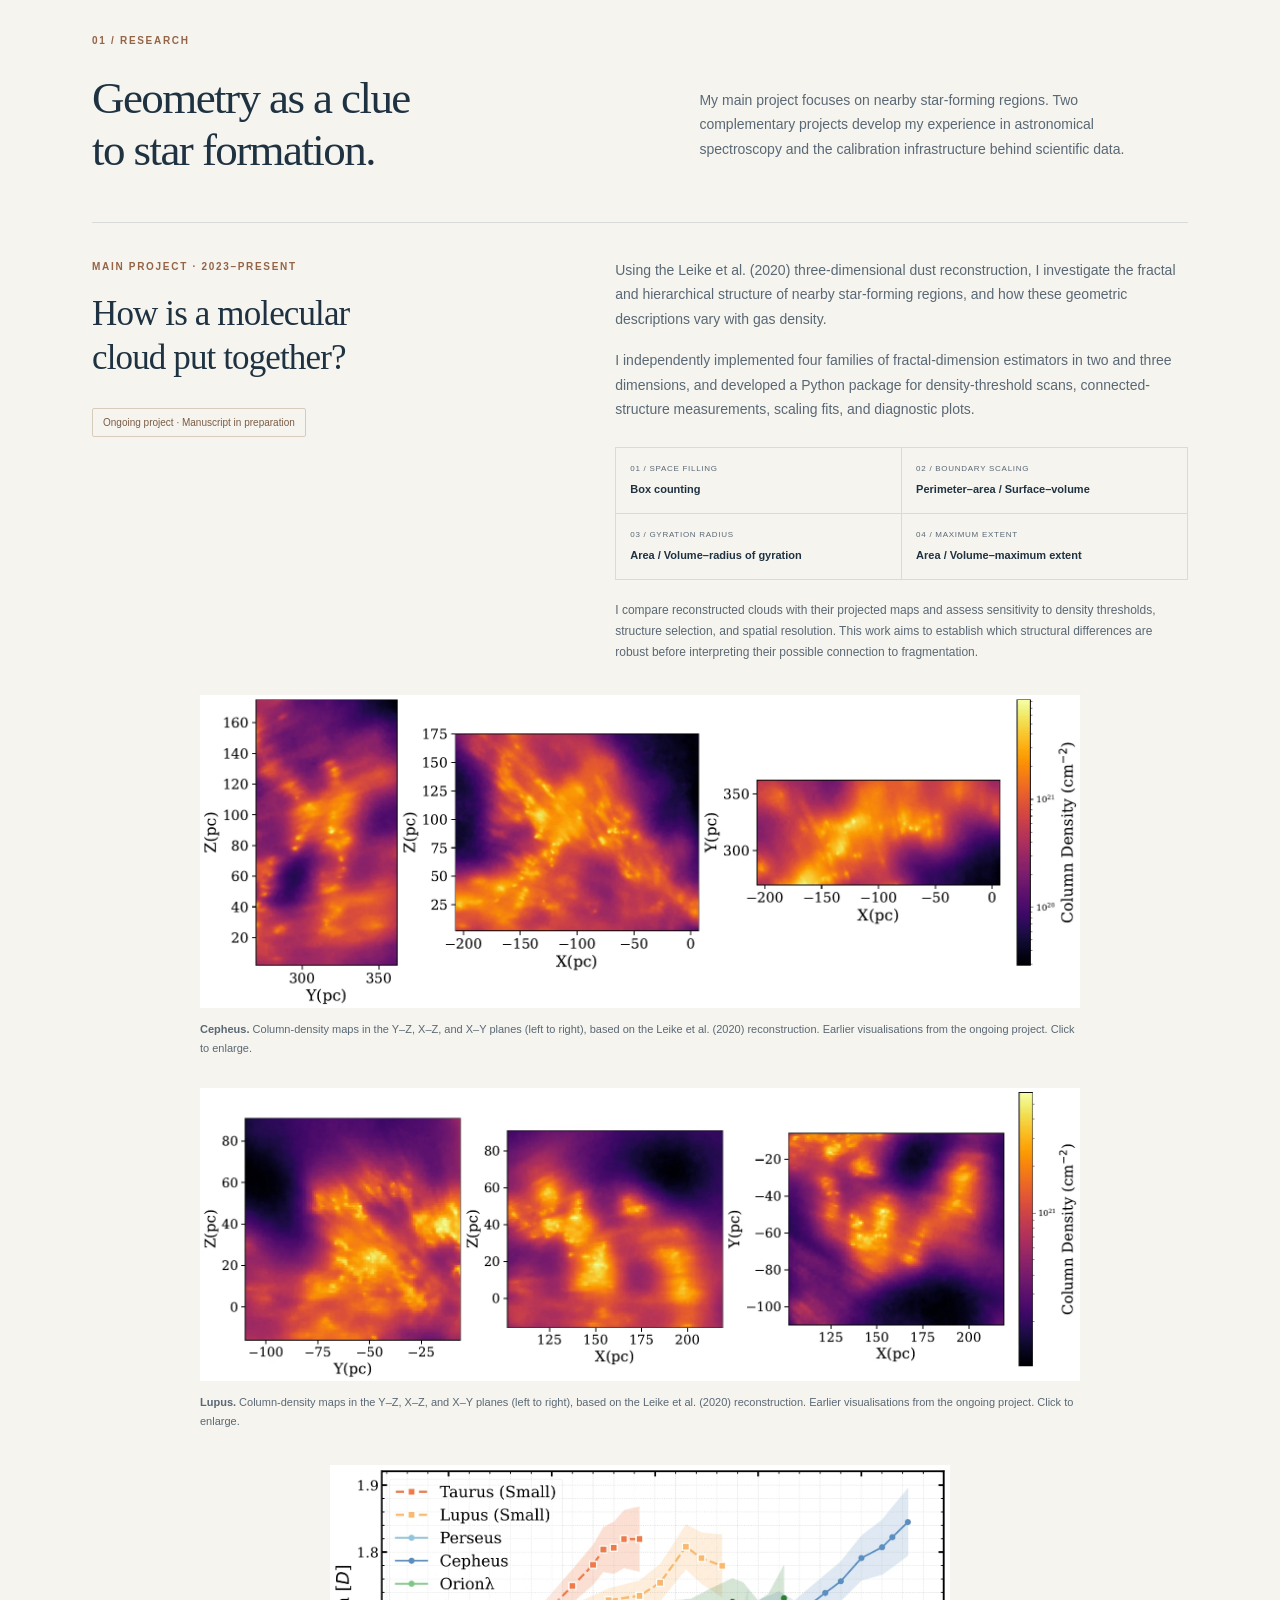
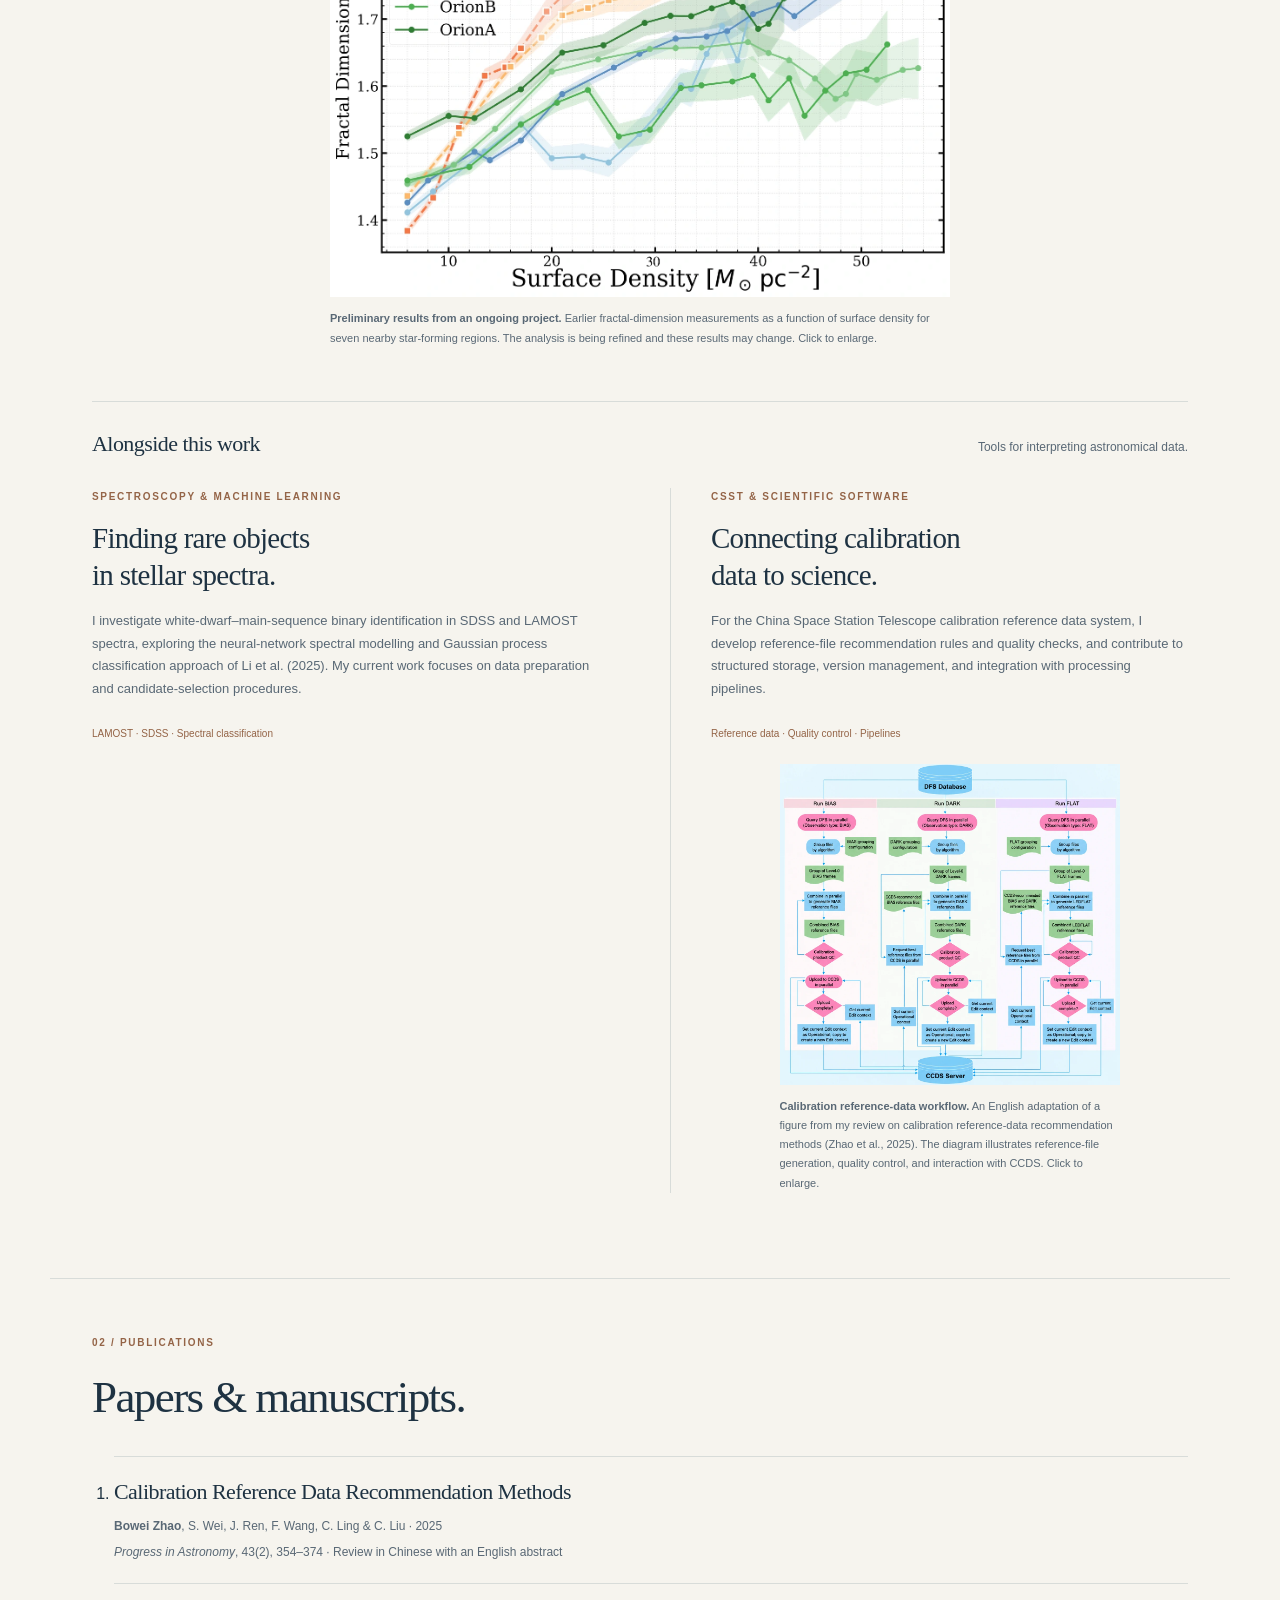
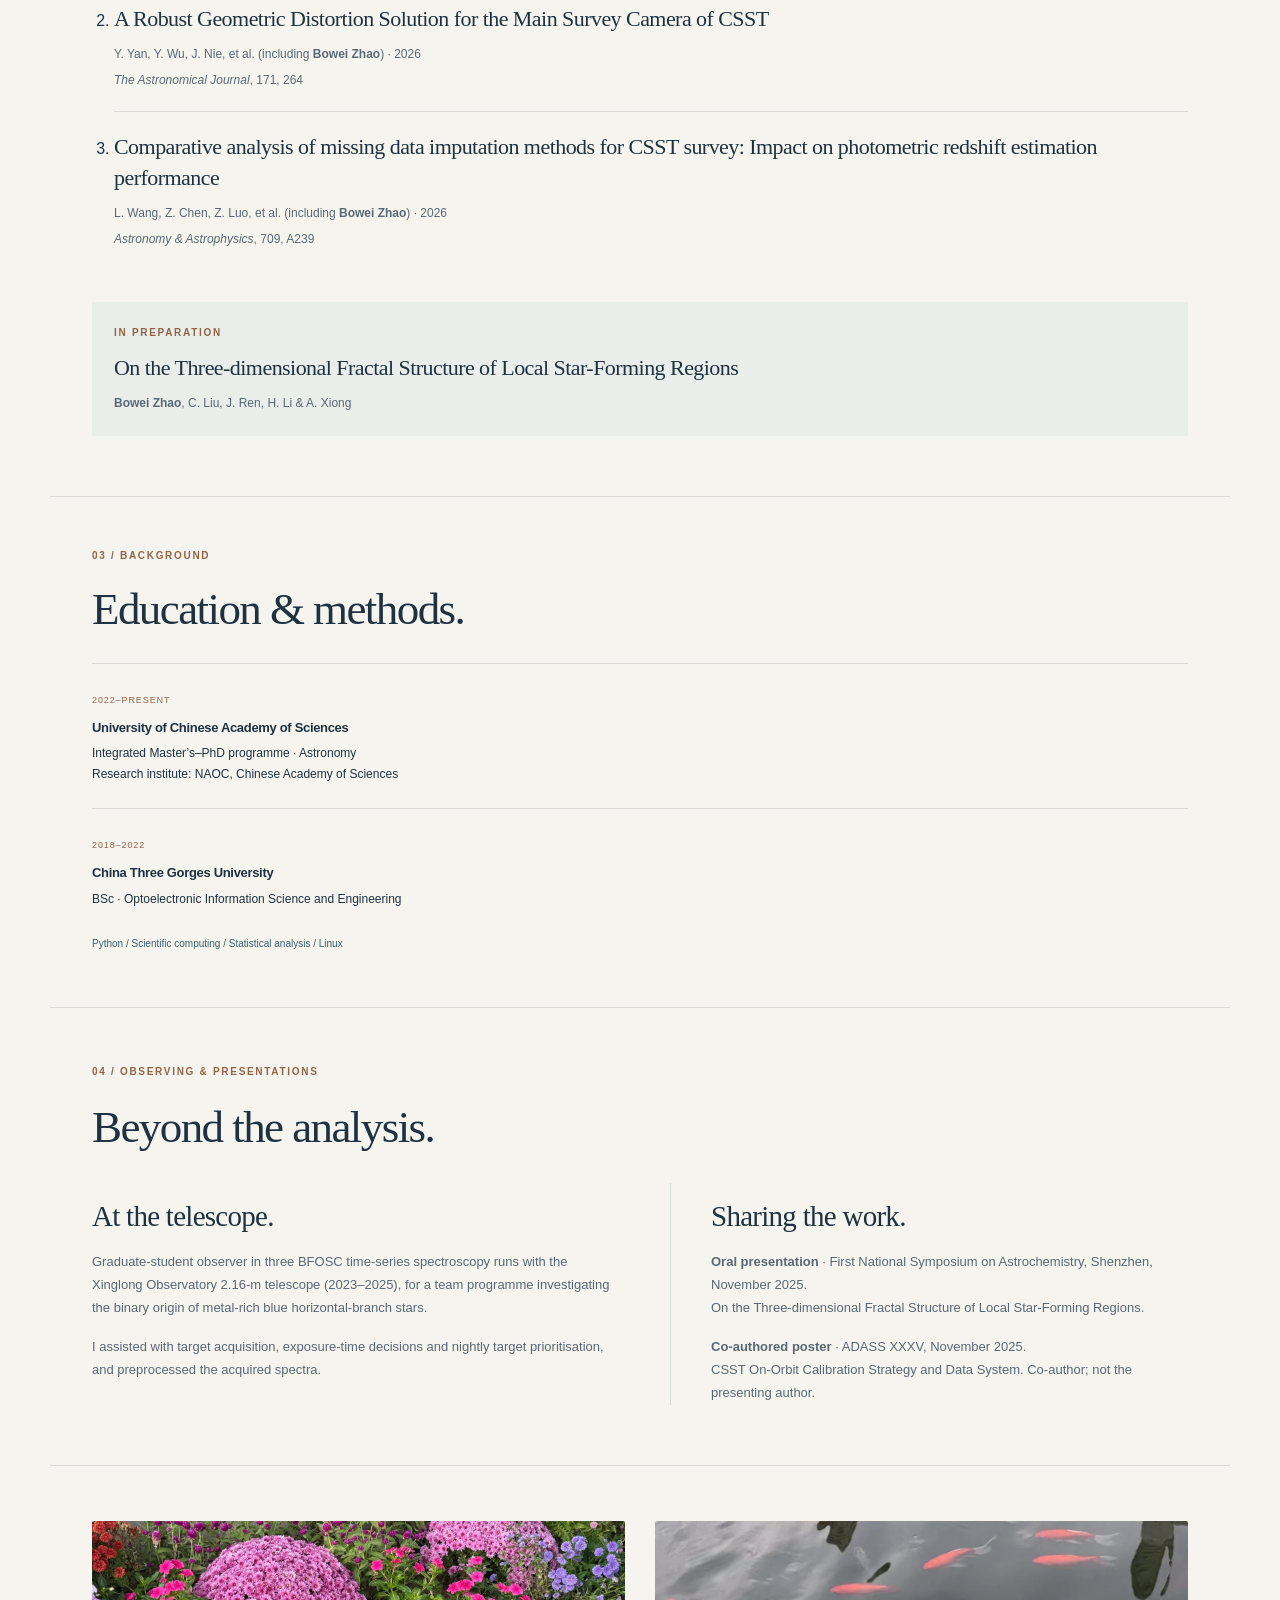
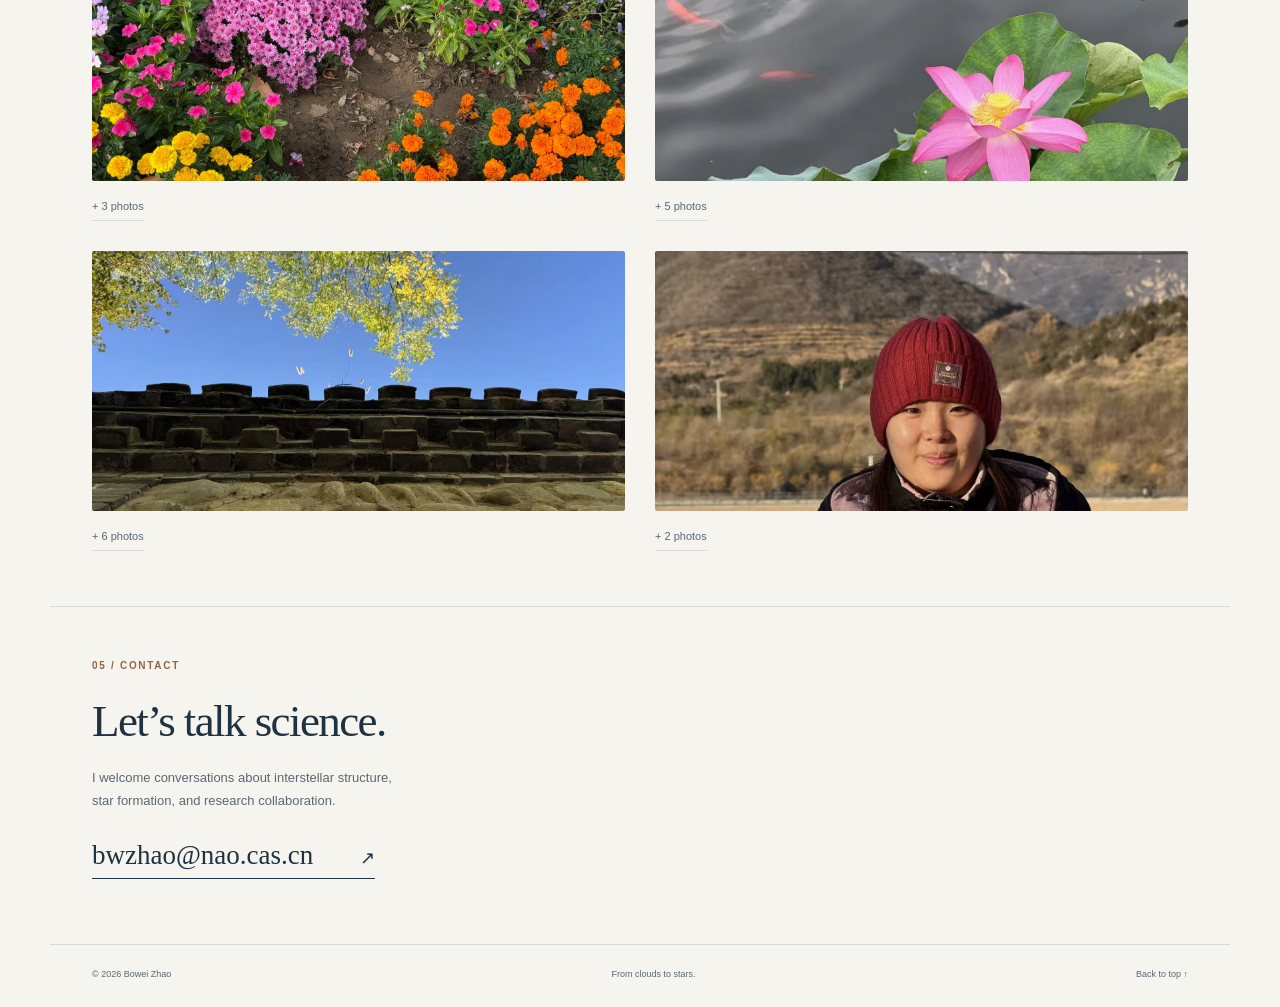
==== commit bd6a29c8: "Add files via upload" ====
--- a/index.html
+++ b/index.html
@@ -1,7 +1,7 @@
 <!doctype html>
 <html lang="en"><head><meta charset="utf-8"><meta name="viewport" content="width=device-width,initial-scale=1"><meta name="description" content="Bowei Zhao — astronomy PhD student exploring molecular cloud structure, complexity, and the origins of stellar masses."><meta name="theme-color" content="#f6f4ee"><title>Bowei Zhao · From clouds to stars</title><link rel="icon" href="favicon.svg" type="image/svg+xml"><link rel="stylesheet" href="style.css?v=11"></head>
 <body><a class="skip" href="#main">Skip to content</a><header class="wrap"><a class="brand" href="#main" aria-label="Bowei Zhao home">BZ<span>Bowei Zhao / 赵博伟</span></a><nav aria-label="Main navigation"><a href="#background">About</a><a href="#interests">Interests</a><a href="#research">Research</a><a href="#publications">Papers</a><a href="Bowei-Zhao-CV.pdf">CV ↗</a></nav></header>
-<main id="main"><section class="hero wrap application-intro" id="background"><div><p class="eyebrow">BOWEI ZHAO / 赵博伟 · ASTRONOMY</p><h1>Bowei Zhao<span class="name-cn">赵博伟</span></h1><p class="intro-role">PhD student · University of Chinese Academy of Sciences<br>National Astronomical Observatories, CAS</p><p class="hero-question">Exploring the structure of clouds<br>and the origins of stellar masses.</p><p class="hero-bio">I am a PhD student in astronomy at the University of Chinese Academy of Sciences, based at the National Astronomical Observatories, Chinese Academy of Sciences (NAOC). I work with Prof. Chao Liu and Prof. Juanjuan Ren in the integrated Master’s–PhD programme. Before this, I studied optoelectronic information science and engineering at China Three Gorges University.</p><p class="hero-bio">My research combines astronomical observations, scientific computing, and ideas from complexity science. I currently use three-dimensional dust maps and fractal analysis to investigate the density-dependent structure of nearby star-forming regions. Alongside this work, I contribute to the CSST calibration data system and explore stellar spectral classification.</p><div class="intro-actions"><a class="text-link" href="Bowei-Zhao-CV.pdf">View CV <span>↗</span></a><a class="text-link" href="#research">Research <span>↓</span></a><a class="text-link" href="mailto:bwzhao@nao.cas.cn">Email <span>↗</span></a></div></div><figure class="profile-photo"><img src="portrait.jpg" alt="Portrait of Bowei Zhao" width="180" height="240" style="display:block;width:180px;max-width:100%;height:auto"/><figcaption>Bowei Zhao · 赵博伟<br><a href="https://github.com/Zhao-Bowei">GitHub ↗</a></figcaption></figure></section><div class="research-line wrap"><span>3D DUST MAPS</span><span>FRACTAL GEOMETRY</span><span>STAR FORMATION</span></div>
+<main id="main"><section class="hero wrap application-intro" id="background"><div><p class="eyebrow">BOWEI ZHAO / 赵博伟 · ASTRONOMY</p><h1>Bowei Zhao<span class="name-cn">赵博伟</span></h1><p class="intro-role">PhD student · University of Chinese Academy of Sciences<br>National Astronomical Observatories, CAS</p><p class="hero-question">Exploring the structure of clouds<br>and the origins of stellar masses.</p><p class="hero-bio">I am a PhD student in astronomy at the University of Chinese Academy of Sciences, based at the National Astronomical Observatories, Chinese Academy of Sciences (NAOC). I work with Prof. Chao Liu and Prof. Juanjuan Ren in the integrated Master’s–PhD programme. Before this, I studied optoelectronic information science and engineering at China Three Gorges University.</p><p class="hero-bio">My research combines astronomical observations, scientific computing, and ideas from complexity science. I currently use three-dimensional dust maps and fractal analysis to investigate the density-dependent structure of nearby star-forming regions. Alongside this work, I contribute to the CSST calibration data system and explore stellar spectral classification.</p><div class="intro-actions"><a class="text-link" href="Bowei-Zhao-CV.pdf">View CV <span>↗</span></a><a class="text-link" href="#research">Research <span>↓</span></a><a class="text-link" href="mailto:bwzhao@nao.cas.cn">Email <span>↗</span></a></div></div><figure class="profile-photo"><img src="portrait.jpg" alt="Portrait of Bowei Zhao" width="180" height="240" style="display:block;width:180px;max-width:100%;height:auto"/><figcaption>Bowei Zhao · 赵博伟<br><a href="https://github.com/Zhao-Bowei">GitHub ↗</a> · <a href="https://orcid.org/0009-0002-6783-7510" rel="me" aria-label="ORCID: 0009-0002-6783-7510">ORCID ↗</a></figcaption></figure></section><div class="research-line wrap"><span>3D DUST MAPS</span><span>FRACTAL GEOMETRY</span><span>STAR FORMATION</span></div>
 <section id="interests" class="wrap interests"><p class="eyebrow">RESEARCH INTERESTS</p><h2>From cloud structure<br>to stellar birth masses.</h2><div class="interest-intro"><p>My broader scientific interest is the physical origin of the <strong>core mass function (CMF)</strong> and the <strong>stellar initial mass function (IMF)</strong>: how does a structured molecular cloud produce a population of stars with different masses?</p><p>I approach this question through the organisation of matter across scales, from molecular gas to dense cores, protostars, and stars. My current cloud-structure project is a first step towards this broader goal.</p></div><div class="interest-topics"><article><span>01</span><h3>Cloud structure &amp; hierarchy</h3><p>How does the geometry of molecular gas change with density and spatial scale? I study fractal and size-based diagnostics in reconstructed 3D clouds and their 2D projections.</p></article><article><span>02</span><h3>Gas dynamics &amp; fragmentation</h3><p>I would like to connect structural measurements with molecular-line observations to investigate how turbulence, gravity, magnetic fields, and stellar feedback influence fragmentation.</p></article><article><span>03</span><h3>Linking observations &amp; theory</h3><p>I am interested in applying comparable measurements to observations and star-formation simulations, testing which aspects of cloud morphology trace physical conditions and evolutionary stages.</p></article></div></section><section id="research" class="wrap research"><div class="section-heading"><p class="eyebrow">01 / RESEARCH</p><h2>Geometry as a clue<br>to star formation.</h2><p>My main project focuses on nearby star-forming regions. Two complementary projects develop my experience in astronomical spectroscopy and the calibration infrastructure behind scientific data.</p></div><article class="featured"><div class="project-title"><p class="eyebrow">MAIN PROJECT · 2023–PRESENT</p><h3>How is a molecular<br>cloud put together?</h3><span class="status">Ongoing project · Manuscript in preparation</span></div><div class="project-body"><p>Using the Leike et al. (2020) three-dimensional dust reconstruction, I investigate the fractal and hierarchical structure of nearby star-forming regions, and how these geometric descriptions vary with gas density.</p><p>I independently implemented four families of fractal-dimension estimators in two and three dimensions, and developed a Python package for density-threshold scans, connected-structure measurements, scaling fits, and diagnostic plots.</p><div class="methods"><div><span>01 / SPACE FILLING</span><strong>Box counting</strong></div><div><span>02 / BOUNDARY SCALING</span><strong>Perimeter–area / Surface–volume</strong></div><div><span>03 / GYRATION RADIUS</span><strong>Area / Volume–radius of gyration</strong></div><div><span>04 / MAXIMUM EXTENT</span><strong>Area / Volume–maximum extent</strong></div></div><p class="small">I compare reconstructed clouds with their projected maps and assess sensitivity to density thresholds, structure selection, and spatial resolution. This work aims to establish which structural differences are robust before interpreting their possible connection to fragmentation.</p></div></article>
 <div class="figure-pair"><figure class="research-figure cloud-overview"><a href="assets/cepheus-projections.webp" target="_blank" rel="noopener" aria-label="Enlarge Cepheus projection maps"><img src="assets/cepheus-projections.webp" alt="Cepheus column-density maps in Y–Z, X–Z, and X–Y projections, with coordinates and color scale." loading="lazy" decoding="async"></a><figcaption><strong>Cepheus.</strong> Column-density maps in the Y–Z, X–Z, and X–Y planes (left to right), based on the Leike et al. (2020) reconstruction. Earlier visualisations from the ongoing project. Click to enlarge.</figcaption></figure><figure class="research-figure cloud-overview"><a href="assets/lupus-projections.webp" target="_blank" rel="noopener" aria-label="Enlarge Lupus projection maps"><img src="assets/lupus-projections.webp" alt="Lupus column-density maps in Y–Z, X–Z, and X–Y projections, with coordinates and color scale." loading="lazy" decoding="async"></a><figcaption><strong>Lupus.</strong> Column-density maps in the Y–Z, X–Z, and X–Y planes (left to right), based on the Leike et al. (2020) reconstruction. Earlier visualisations from the ongoing project. Click to enlarge.</figcaption></figure><figure class="research-figure" id="figure-structure-results"><a href="assets/structure-results.webp" target="_blank" rel="noopener"><img src="assets/structure-results.webp" alt="Earlier fractal-dimension measurements versus surface density for seven nearby star-forming regions." loading="lazy" style="display:block;width:100%;height:auto"></a><figcaption><strong>Preliminary results from an ongoing project.</strong> Earlier fractal-dimension measurements as a function of surface density for seven nearby star-forming regions. The analysis is being refined and these results may change. Click to enlarge.</figcaption></figure></div><div class="other-heading"><h3>Alongside this work</h3><p>Tools for interpreting astronomical data.</p></div><div class="other-projects"><article><p class="eyebrow">SPECTROSCOPY & MACHINE LEARNING</p><h3>Finding rare objects<br>in stellar spectra.</h3><p>I investigate white-dwarf–main-sequence binary identification in SDSS and LAMOST spectra, exploring the neural-network spectral modelling and Gaussian process classification approach of Li et al. (2025). My current work focuses on data preparation and candidate-selection procedures.</p><p class="project-foot">LAMOST · SDSS · Spectral classification</p></article><article><p class="eyebrow">CSST & SCIENTIFIC SOFTWARE</p><h3>Connecting calibration<br>data to science.</h3><p>For the China Space Station Telescope calibration reference data system, I develop reference-file recommendation rules and quality checks, and contribute to structured storage, version management, and integration with processing pipelines.</p><p class="project-foot">Reference data · Quality control · Pipelines</p><figure class="research-figure" id="figure-calibration-workflow"><a href="assets/calibration-workflow.webp" target="_blank" rel="noopener" aria-label="Open the CCDS calibration workflow at full size"><img src="assets/calibration-workflow.webp" alt="Workflow for BIAS, DARK, and LEDFLAT calibration reference-file generation and interaction with the CCDS server." loading="lazy" style="display:block;width:100%;height:auto"></a><figcaption><strong>Calibration reference-data workflow.</strong> An English adaptation of a figure from my review on calibration reference-data recommendation methods (Zhao et al., 2025). The diagram illustrates reference-file generation, quality control, and interaction with CCDS. Click to enlarge.</figcaption></figure></article></div></section>
 
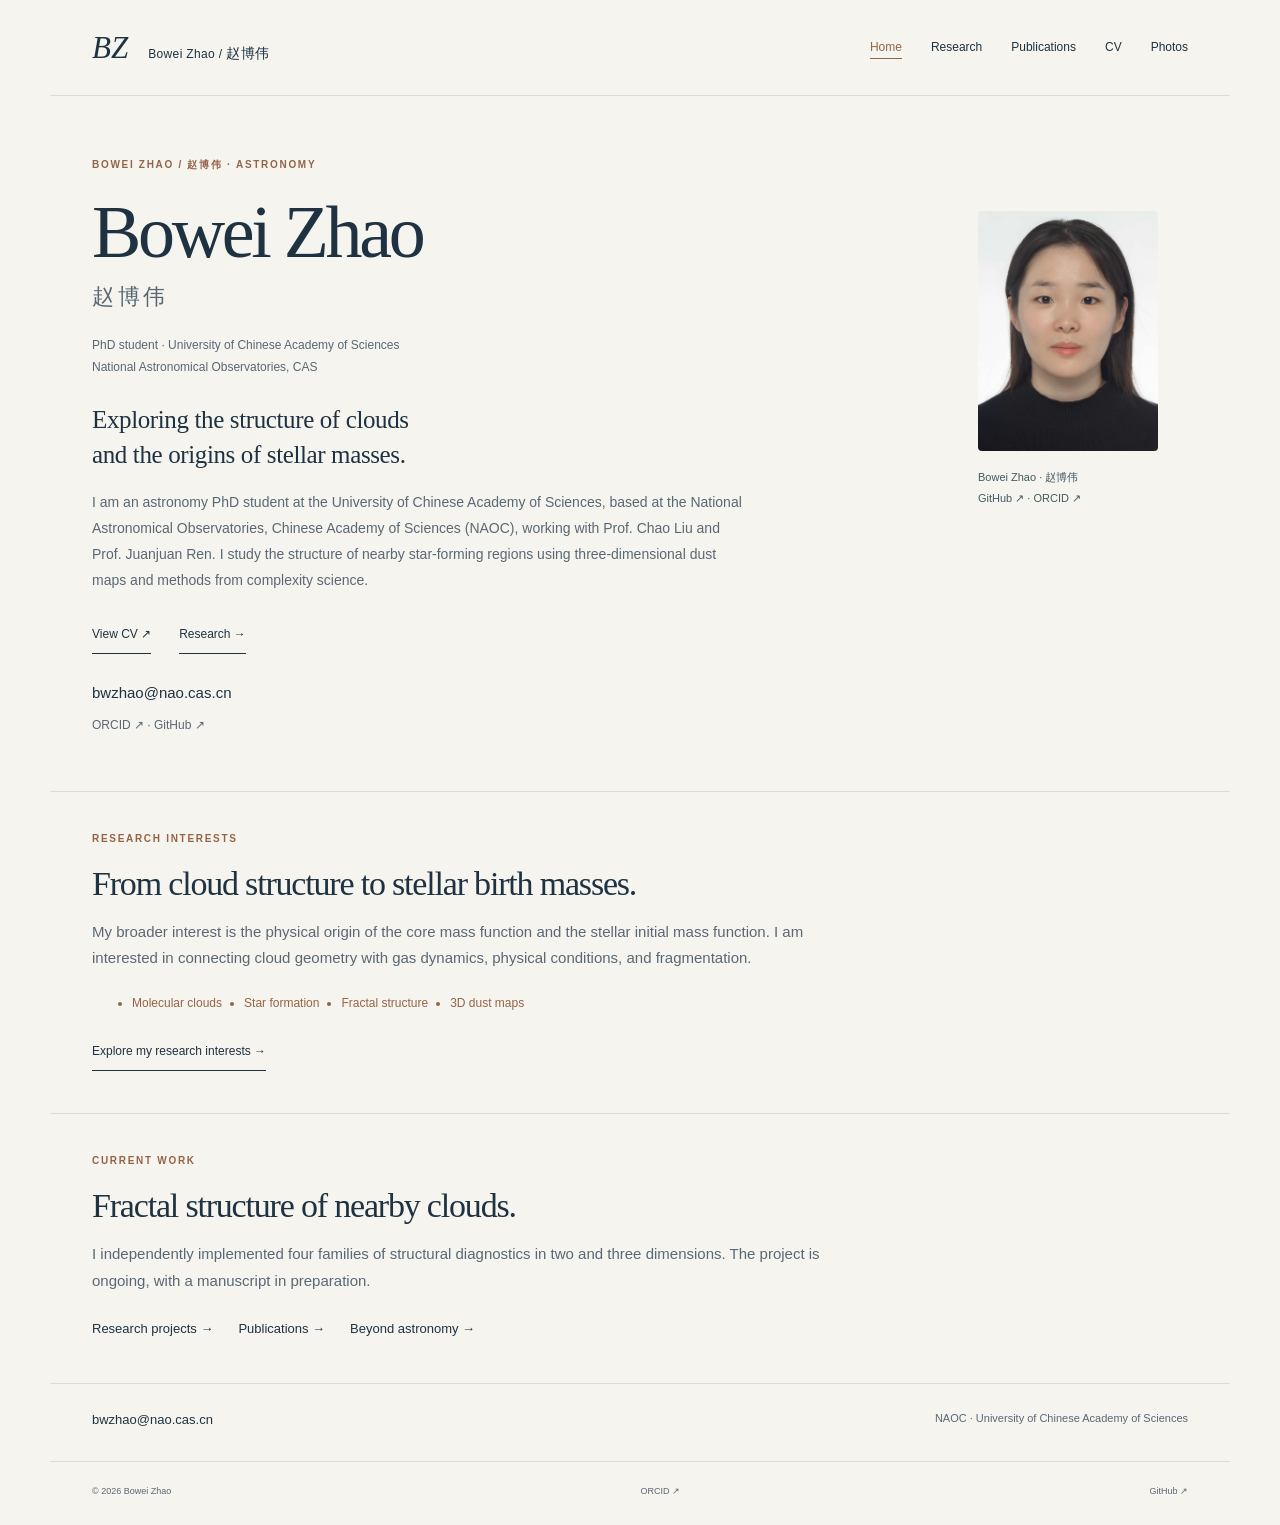
==== commit 01f702c6: "Add files via upload" ====
--- a/index.html
+++ b/index.html
@@ -1,9 +1,2 @@
 <!doctype html>
-<html lang="en"><head><meta charset="utf-8"><meta name="viewport" content="width=device-width,initial-scale=1"><meta name="description" content="Bowei Zhao — astronomy PhD student exploring molecular cloud structure, complexity, and the origins of stellar masses."><meta name="theme-color" content="#f6f4ee"><title>Bowei Zhao · From clouds to stars</title><link rel="icon" href="favicon.svg" type="image/svg+xml"><link rel="stylesheet" href="style.css?v=11"></head>
-<body><a class="skip" href="#main">Skip to content</a><header class="wrap"><a class="brand" href="#main" aria-label="Bowei Zhao home">BZ<span>Bowei Zhao / 赵博伟</span></a><nav aria-label="Main navigation"><a href="#background">About</a><a href="#interests">Interests</a><a href="#research">Research</a><a href="#publications">Papers</a><a href="Bowei-Zhao-CV.pdf">CV ↗</a></nav></header>
-<main id="main"><section class="hero wrap application-intro" id="background"><div><p class="eyebrow">BOWEI ZHAO / 赵博伟 · ASTRONOMY</p><h1>Bowei Zhao<span class="name-cn">赵博伟</span></h1><p class="intro-role">PhD student · University of Chinese Academy of Sciences<br>National Astronomical Observatories, CAS</p><p class="hero-question">Exploring the structure of clouds<br>and the origins of stellar masses.</p><p class="hero-bio">I am a PhD student in astronomy at the University of Chinese Academy of Sciences, based at the National Astronomical Observatories, Chinese Academy of Sciences (NAOC). I work with Prof. Chao Liu and Prof. Juanjuan Ren in the integrated Master’s–PhD programme. Before this, I studied optoelectronic information science and engineering at China Three Gorges University.</p><p class="hero-bio">My research combines astronomical observations, scientific computing, and ideas from complexity science. I currently use three-dimensional dust maps and fractal analysis to investigate the density-dependent structure of nearby star-forming regions. Alongside this work, I contribute to the CSST calibration data system and explore stellar spectral classification.</p><div class="intro-actions"><a class="text-link" href="Bowei-Zhao-CV.pdf">View CV <span>↗</span></a><a class="text-link" href="#research">Research <span>↓</span></a><a class="text-link" href="mailto:bwzhao@nao.cas.cn">Email <span>↗</span></a></div></div><figure class="profile-photo"><img src="portrait.jpg" alt="Portrait of Bowei Zhao" width="180" height="240" style="display:block;width:180px;max-width:100%;height:auto"/><figcaption>Bowei Zhao · 赵博伟<br><a href="https://github.com/Zhao-Bowei">GitHub ↗</a> · <a href="https://orcid.org/0009-0002-6783-7510" rel="me" aria-label="ORCID: 0009-0002-6783-7510">ORCID ↗</a></figcaption></figure></section><div class="research-line wrap"><span>3D DUST MAPS</span><span>FRACTAL GEOMETRY</span><span>STAR FORMATION</span></div>
-<section id="interests" class="wrap interests"><p class="eyebrow">RESEARCH INTERESTS</p><h2>From cloud structure<br>to stellar birth masses.</h2><div class="interest-intro"><p>My broader scientific interest is the physical origin of the <strong>core mass function (CMF)</strong> and the <strong>stellar initial mass function (IMF)</strong>: how does a structured molecular cloud produce a population of stars with different masses?</p><p>I approach this question through the organisation of matter across scales, from molecular gas to dense cores, protostars, and stars. My current cloud-structure project is a first step towards this broader goal.</p></div><div class="interest-topics"><article><span>01</span><h3>Cloud structure &amp; hierarchy</h3><p>How does the geometry of molecular gas change with density and spatial scale? I study fractal and size-based diagnostics in reconstructed 3D clouds and their 2D projections.</p></article><article><span>02</span><h3>Gas dynamics &amp; fragmentation</h3><p>I would like to connect structural measurements with molecular-line observations to investigate how turbulence, gravity, magnetic fields, and stellar feedback influence fragmentation.</p></article><article><span>03</span><h3>Linking observations &amp; theory</h3><p>I am interested in applying comparable measurements to observations and star-formation simulations, testing which aspects of cloud morphology trace physical conditions and evolutionary stages.</p></article></div></section><section id="research" class="wrap research"><div class="section-heading"><p class="eyebrow">01 / RESEARCH</p><h2>Geometry as a clue<br>to star formation.</h2><p>My main project focuses on nearby star-forming regions. Two complementary projects develop my experience in astronomical spectroscopy and the calibration infrastructure behind scientific data.</p></div><article class="featured"><div class="project-title"><p class="eyebrow">MAIN PROJECT · 2023–PRESENT</p><h3>How is a molecular<br>cloud put together?</h3><span class="status">Ongoing project · Manuscript in preparation</span></div><div class="project-body"><p>Using the Leike et al. (2020) three-dimensional dust reconstruction, I investigate the fractal and hierarchical structure of nearby star-forming regions, and how these geometric descriptions vary with gas density.</p><p>I independently implemented four families of fractal-dimension estimators in two and three dimensions, and developed a Python package for density-threshold scans, connected-structure measurements, scaling fits, and diagnostic plots.</p><div class="methods"><div><span>01 / SPACE FILLING</span><strong>Box counting</strong></div><div><span>02 / BOUNDARY SCALING</span><strong>Perimeter–area / Surface–volume</strong></div><div><span>03 / GYRATION RADIUS</span><strong>Area / Volume–radius of gyration</strong></div><div><span>04 / MAXIMUM EXTENT</span><strong>Area / Volume–maximum extent</strong></div></div><p class="small">I compare reconstructed clouds with their projected maps and assess sensitivity to density thresholds, structure selection, and spatial resolution. This work aims to establish which structural differences are robust before interpreting their possible connection to fragmentation.</p></div></article>
-<div class="figure-pair"><figure class="research-figure cloud-overview"><a href="assets/cepheus-projections.webp" target="_blank" rel="noopener" aria-label="Enlarge Cepheus projection maps"><img src="assets/cepheus-projections.webp" alt="Cepheus column-density maps in Y–Z, X–Z, and X–Y projections, with coordinates and color scale." loading="lazy" decoding="async"></a><figcaption><strong>Cepheus.</strong> Column-density maps in the Y–Z, X–Z, and X–Y planes (left to right), based on the Leike et al. (2020) reconstruction. Earlier visualisations from the ongoing project. Click to enlarge.</figcaption></figure><figure class="research-figure cloud-overview"><a href="assets/lupus-projections.webp" target="_blank" rel="noopener" aria-label="Enlarge Lupus projection maps"><img src="assets/lupus-projections.webp" alt="Lupus column-density maps in Y–Z, X–Z, and X–Y projections, with coordinates and color scale." loading="lazy" decoding="async"></a><figcaption><strong>Lupus.</strong> Column-density maps in the Y–Z, X–Z, and X–Y planes (left to right), based on the Leike et al. (2020) reconstruction. Earlier visualisations from the ongoing project. Click to enlarge.</figcaption></figure><figure class="research-figure" id="figure-structure-results"><a href="assets/structure-results.webp" target="_blank" rel="noopener"><img src="assets/structure-results.webp" alt="Earlier fractal-dimension measurements versus surface density for seven nearby star-forming regions." loading="lazy" style="display:block;width:100%;height:auto"></a><figcaption><strong>Preliminary results from an ongoing project.</strong> Earlier fractal-dimension measurements as a function of surface density for seven nearby star-forming regions. The analysis is being refined and these results may change. Click to enlarge.</figcaption></figure></div><div class="other-heading"><h3>Alongside this work</h3><p>Tools for interpreting astronomical data.</p></div><div class="other-projects"><article><p class="eyebrow">SPECTROSCOPY & MACHINE LEARNING</p><h3>Finding rare objects<br>in stellar spectra.</h3><p>I investigate white-dwarf–main-sequence binary identification in SDSS and LAMOST spectra, exploring the neural-network spectral modelling and Gaussian process classification approach of Li et al. (2025). My current work focuses on data preparation and candidate-selection procedures.</p><p class="project-foot">LAMOST · SDSS · Spectral classification</p></article><article><p class="eyebrow">CSST & SCIENTIFIC SOFTWARE</p><h3>Connecting calibration<br>data to science.</h3><p>For the China Space Station Telescope calibration reference data system, I develop reference-file recommendation rules and quality checks, and contribute to structured storage, version management, and integration with processing pipelines.</p><p class="project-foot">Reference data · Quality control · Pipelines</p><figure class="research-figure" id="figure-calibration-workflow"><a href="assets/calibration-workflow.webp" target="_blank" rel="noopener" aria-label="Open the CCDS calibration workflow at full size"><img src="assets/calibration-workflow.webp" alt="Workflow for BIAS, DARK, and LEDFLAT calibration reference-file generation and interaction with the CCDS server." loading="lazy" style="display:block;width:100%;height:auto"></a><figcaption><strong>Calibration reference-data workflow.</strong> An English adaptation of a figure from my review on calibration reference-data recommendation methods (Zhao et al., 2025). The diagram illustrates reference-file generation, quality control, and interaction with CCDS. Click to enlarge.</figcaption></figure></article></div></section>
-
-<section id="publications" class="wrap publications"><p class="eyebrow">02 / PUBLICATIONS</p><h2>Papers &amp; manuscripts.</h2><ol class="papers"><li><h3>Calibration Reference Data Recommendation Methods</h3><p><strong>Bowei Zhao</strong>, S. Wei, J. Ren, F. Wang, C. Ling &amp; C. Liu · 2025</p><p><em>Progress in Astronomy</em>, 43(2), 354–374 · Review in Chinese with an English abstract</p></li><li><h3>A Robust Geometric Distortion Solution for the Main Survey Camera of CSST</h3><p>Y. Yan, Y. Wu, J. Nie, et al. (including <strong>Bowei Zhao</strong>) · 2026</p><p><em>The Astronomical Journal</em>, 171, 264</p></li><li><h3>Comparative analysis of missing data imputation methods for CSST survey: Impact on photometric redshift estimation performance</h3><p>L. Wang, Z. Chen, Z. Luo, et al. (including <strong>Bowei Zhao</strong>) · 2026</p><p><em>Astronomy &amp; Astrophysics</em>, 709, A239</p></li></ol><article class="manuscript"><p class="eyebrow">IN PREPARATION</p><h3>On the Three-dimensional Fractal Structure of Local Star-Forming Regions</h3><p><strong>Bowei Zhao</strong>, C. Liu, J. Ren, H. Li &amp; A. Xiong</p></article></section>
-<section class="wrap education-section"><p class="eyebrow">03 / BACKGROUND</p><h2>Education &amp; methods.</h2><div class="education"><p class="eyebrow">EDUCATION</p><article><span>2022–PRESENT</span><h3>University of Chinese Academy of Sciences</h3><p>Integrated Master’s–PhD programme · Astronomy<br>Research institute: NAOC, Chinese Academy of Sciences</p></article><article><span>2018–2022</span><h3>China Three Gorges University</h3><p>BSc · Optoelectronic Information Science and Engineering</p></article><p class="toolkit">Python / Scientific computing / Statistical analysis / Linux</p></div></section><section class="wrap experience"><p class="eyebrow">04 / OBSERVING &amp; PRESENTATIONS</p><h2>Beyond the analysis.</h2><div class="other-projects"><article><h3>At the telescope.</h3><p>Graduate-student observer in three BFOSC time-series spectroscopy runs with the Xinglong Observatory 2.16-m telescope (2023–2025), for a team programme investigating the binary origin of metal-rich blue horizontal-branch stars.</p><p>I assisted with target acquisition, exposure-time decisions and nightly target prioritisation, and preprocessed the acquired spectra.</p></article><article><h3>Sharing the work.</h3><p><strong>Oral presentation</strong> · First National Symposium on Astrochemistry, Shenzhen, November 2025.<br>On the Three-dimensional Fractal Structure of Local Star-Forming Regions.</p><p><strong>Co-authored poster</strong> · ADASS XXXV, November 2025.<br>CSST On-Orbit Calibration Strategy and Data System. Co-author; not the presenting author.</p></article></div></section><section class="wrap personal-gallery" id="beyond" aria-label="Beyond astronomy: personal photography"><div class="photo-group" role="group" aria-label="Flowers and colour"><a class="photo-tile" href="assets/photos/photo-15.webp" aria-label="Enlarge photograph: Colourful flower display"><img src="assets/photos/photo-15.webp" alt="Colourful flower display" width="1600" height="1200" loading="lazy" decoding="async"></a><details class="photo-more"><summary>+ 3 photos</summary><div class="photo-extra"><a class="photo-tile" href="assets/photos/photo-02.webp" aria-label="Enlarge photograph: Pink and blue hydrangeas"><img src="assets/photos/photo-02.webp" alt="Pink and blue hydrangeas" width="1600" height="1200" loading="lazy" decoding="async"></a><a class="photo-tile" href="assets/photos/photo-03.webp" aria-label="Enlarge photograph: Red flowers at a flower market"><img src="assets/photos/photo-03.webp" alt="Red flowers at a flower market" width="1600" height="1200" loading="lazy" decoding="async"></a><a class="photo-tile" href="assets/photos/photo-04.webp" aria-label="Enlarge photograph: Rows of flowers at a market"><img src="assets/photos/photo-04.webp" alt="Rows of flowers at a market" width="1600" height="1200" loading="lazy" decoding="async"></a></div></details></div><div class="photo-group" role="group" aria-label="Water and wildlife"><a class="photo-tile" href="assets/photos/photo-17.webp" aria-label="Enlarge photograph: Lotus flower and fish"><img src="assets/photos/photo-17.webp" alt="Lotus flower and fish" width="1280" height="960" loading="lazy" decoding="async"></a><details class="photo-more"><summary>+ 5 photos</summary><div class="photo-extra"><a class="photo-tile" href="assets/photos/photo-05.webp" aria-label="Enlarge photograph: Mandarin ducks on rippling water"><img src="assets/photos/photo-05.webp" alt="Mandarin ducks on rippling water" width="1600" height="1200" loading="lazy" decoding="async"></a><a class="photo-tile" href="assets/photos/photo-06.webp" aria-label="Enlarge photograph: Ducks swimming on a pond"><img src="assets/photos/photo-06.webp" alt="Ducks swimming on a pond" width="1600" height="1200" loading="lazy" decoding="async"></a><a class="photo-tile" href="assets/photos/photo-09.webp" aria-label="Enlarge photograph: Red fish beneath reflections"><img src="assets/photos/photo-09.webp" alt="Red fish beneath reflections" width="1600" height="1200" loading="lazy" decoding="async"></a><a class="photo-tile" href="assets/photos/photo-11.webp" aria-label="Enlarge photograph: Fish swimming in a pond"><img src="assets/photos/photo-11.webp" alt="Fish swimming in a pond" width="1600" height="1200" loading="lazy" decoding="async"></a><a class="photo-tile" href="assets/photos/photo-19.webp" aria-label="Enlarge photograph: Lotus flower on rippling water"><img src="assets/photos/photo-19.webp" alt="Lotus flower on rippling water" width="1200" height="1600" loading="lazy" decoding="async"></a></div></details></div><div class="photo-group" role="group" aria-label="Places and landscapes"><a class="photo-tile" href="assets/photos/photo-18.webp" aria-label="Enlarge photograph: Stone wall and autumn foliage"><img src="assets/photos/photo-18.webp" alt="Stone wall and autumn foliage" width="1600" height="1200" loading="lazy" decoding="async"></a><details class="photo-more"><summary>+ 6 photos</summary><div class="photo-extra"><a class="photo-tile" href="assets/photos/photo-01.webp" aria-label="Enlarge photograph: Building beneath a textured sky"><img src="assets/photos/photo-01.webp" alt="Building beneath a textured sky" width="1600" height="1200" loading="lazy" decoding="async"></a><a class="photo-tile" href="assets/photos/photo-07.webp" aria-label="Enlarge photograph: Sunset over a lake"><img src="assets/photos/photo-07.webp" alt="Sunset over a lake" width="1600" height="1200" loading="lazy" decoding="async"></a><a class="photo-tile" href="assets/photos/photo-08.webp" aria-label="Enlarge photograph: Warm sunset and distant silhouettes"><img src="assets/photos/photo-08.webp" alt="Warm sunset and distant silhouettes" width="1200" height="1600" loading="lazy" decoding="async"></a><a class="photo-tile" href="assets/photos/photo-10.webp" aria-label="Enlarge photograph: Sunlit courtyard walkway"><img src="assets/photos/photo-10.webp" alt="Sunlit courtyard walkway" width="1200" height="1600" loading="lazy" decoding="async"></a><a class="photo-tile" href="assets/photos/photo-14.webp" aria-label="Enlarge photograph: Golden architectural details against a blue sky"><img src="assets/photos/photo-14.webp" alt="Golden architectural details against a blue sky" width="1600" height="1200" loading="lazy" decoding="async"></a><a class="photo-tile" href="assets/photos/photo-16.webp" aria-label="Enlarge photograph: Stone monument under willow trees"><img src="assets/photos/photo-16.webp" alt="Stone monument under willow trees" width="1200" height="1600" loading="lazy" decoding="async"></a></div></details></div><div class="photo-group" role="group" aria-label="Everyday moments"><a class="photo-tile" href="assets/photos/photo-12.webp" aria-label="Enlarge photograph: Portrait with mountains in the background"><img src="assets/photos/photo-12.webp" alt="Portrait with mountains in the background" width="1213" height="1276" loading="lazy" decoding="async"></a><details class="photo-more"><summary>+ 2 photos</summary><div class="photo-extra"><a class="photo-tile" href="assets/photos/photo-13.webp" aria-label="Enlarge photograph: Portrait among autumn trees"><img src="assets/photos/photo-13.webp" alt="Portrait among autumn trees" width="1200" height="1600" loading="lazy" decoding="async"></a><a class="photo-tile" href="assets/photos/photo-20.webp" aria-label="Enlarge photograph: A restful moment on a park bench"><img src="assets/photos/photo-20.webp" alt="A restful moment on a park bench" width="1600" height="1200" loading="lazy" decoding="async"></a></div></details></div></section><section id="contact" class="wrap contact"><p class="eyebrow">05 / CONTACT</p><h2>Let’s talk science.</h2><p>I welcome conversations about interstellar structure,<br>star formation, and research collaboration.</p><a class="email" href="mailto:bwzhao@nao.cas.cn">bwzhao@nao.cas.cn <span>↗</span></a></section></main><footer class="wrap"><span>© 2026 Bowei Zhao</span><span>From clouds to stars.</span><a href="#main">Back to top ↑</a></footer><dialog id="photo-viewer" aria-label="Enlarged photograph"><button type="button" class="photo-close" aria-label="Close photograph">×</button><img alt=""><button type="button" class="photo-prev" aria-label="Previous photograph">‹</button><button type="button" class="photo-next" aria-label="Next photograph">›</button></dialog><script src="gallery.js" defer></script></body></html>+<html lang="en"><head><meta charset="utf-8"><meta name="viewport" content="width=device-width,initial-scale=1"><title>Bowei Zhao | Home · Molecular Clouds &amp; Star Formation</title><meta name="description" content="Bowei Zhao, astronomy PhD student at UCAS and NAOC, studying molecular clouds, star formation, fractal structure, and 3D dust."><link rel="noopener noreferrer" href="https://zhao-bowei.github.io/" target="_blank"><meta name="theme-color" content="#f6f4ee"><link rel="icon" href="favicon.svg" type="image/svg+xml"><link rel="stylesheet" href="style.css?v=20261019"><link rel="stylesheet" href="pages.css?v=20261019"></head><body><a class="skip" href="#main">Skip to content</a><header class="wrap"><a class="brand" href="index.html">BZ<span>Bowei Zhao / <span class="chinese-name">赵博伟</span></span></a><nav aria-label="Main navigation"><a href="index.html" aria-current="page">Home</a><a href="research.html">Research</a><a href="publications.html">Publications</a><a href="cv.html">CV</a><a href="photos.html">Photos</a></nav></header><main id="main"><section class="hero wrap application-intro" id="background"><div><p class="eyebrow">BOWEI ZHAO / 赵博伟 · ASTRONOMY</p><h1>Bowei Zhao<span class="name-cn">赵博伟</span></h1><p class="intro-role">PhD student · University of Chinese Academy of Sciences<br>National Astronomical Observatories, CAS</p><p class="hero-question">Exploring the structure of clouds<br>and the origins of stellar masses.</p><p class="hero-bio">I am an astronomy PhD student at the University of Chinese Academy of Sciences, based at the National Astronomical Observatories, Chinese Academy of Sciences (NAOC), working with Prof. Chao Liu and Prof. Juanjuan Ren. I study the structure of nearby star-forming regions using three-dimensional dust maps and methods from complexity science.</p><div class="intro-actions"><a class="text-link" href="cv.html">View CV ↗</a><a class="text-link" href="research.html">Research →</a></div><div class="direct-contact"><a href="mailto:bwzhao@nao.cas.cn">bwzhao@nao.cas.cn</a><div><a href="https://orcid.org/0009-0002-6783-7510" rel="me noopener noreferrer" target="_blank">ORCID ↗</a> · <a href="https://github.com/Zhao-Bowei" target="_blank" rel="noopener noreferrer">GitHub ↗</a></div></div></div><figure class="profile-photo"><img src="portrait.jpg" alt="Portrait of Bowei Zhao" width="180" height="240" style="display:block;width:180px;max-width:100%;height:auto"><figcaption>Bowei Zhao · 赵博伟<br><a href="https://github.com/Zhao-Bowei" target="_blank" rel="noopener noreferrer">GitHub ↗</a> · <a href="https://orcid.org/0009-0002-6783-7510" rel="me noopener noreferrer" aria-label="ORCID: 0009-0002-6783-7510" target="_blank">ORCID ↗</a></figcaption></figure></section><section class="wrap home-summary"><p class="eyebrow">RESEARCH INTERESTS</p><h2>From cloud structure to stellar birth masses.</h2><p>My broader interest is the physical origin of the core mass function and the stellar initial mass function. I am interested in connecting cloud geometry with gas dynamics, physical conditions, and fragmentation.</p><ul class="interest-keywords"><li>Molecular clouds</li><li>Star formation</li><li>Fractal structure</li><li>3D dust maps</li></ul><a class="text-link" href="research.html#interests">Explore my research interests →</a></section><section class="wrap home-summary"><p class="eyebrow">CURRENT WORK</p><h2>Fractal structure of nearby clouds.</h2><p>I independently implemented four families of structural diagnostics in two and three dimensions. The project is ongoing, with a manuscript in preparation.</p><div class="home-links"><a href="research.html">Research projects →</a><a href="publications.html">Publications →</a><a href="photos.html">Beyond astronomy →</a></div></section><section class="wrap page-contact"><a href="mailto:bwzhao@nao.cas.cn">bwzhao@nao.cas.cn</a><span>NAOC · University of Chinese Academy of Sciences</span></section></main><footer class="wrap"><span>© 2026 Bowei Zhao</span><a href="https://orcid.org/0009-0002-6783-7510" target="_blank" rel="me noopener noreferrer">ORCID ↗</a><a href="https://github.com/Zhao-Bowei" target="_blank" rel="noopener noreferrer">GitHub ↗</a></footer></body></html>
--- a/pages.css
+++ b/pages.css
@@ -0,0 +1,2 @@
+/* Multi-page refinements: preserve the established visual identity. */
+header{height:auto;min-height:96px;gap:24px}header nav{flex-wrap:wrap;justify-content:flex-end}nav a[aria-current=page]{color:var(--accent);border-bottom:1px solid var(--accent)}.brand>span{display:inline}.brand .chinese-name{font-family:"Kaiti SC","STKaiti","KaiTi","楷体","AR PL UKai CN",serif;font-size:14px;margin-left:0}.application-intro{padding-top:60px;padding-bottom:55px}.direct-contact{margin-top:26px;font-size:15px}.direct-contact>div{font-size:12px;margin-top:9px;color:var(--muted)}.home-summary{padding-top:38px;padding-bottom:42px;border-top:1px solid var(--line)}.home-summary h2{font-size:34px;margin:16px 0}.home-summary>p:not(.eyebrow){max-width:780px;font-size:15px;color:var(--muted)}.interest-keywords{display:flex;flex-wrap:wrap;gap:10px 22px;color:var(--accent);font-size:12px;margin:22px 0}.home-links{display:flex;gap:25px;flex-wrap:wrap;margin-top:24px;font-size:13px}.page-contact{border-top:1px solid var(--line);padding-top:25px;padding-bottom:30px;display:flex;justify-content:space-between;gap:18px;flex-wrap:wrap;font-size:13px}.page-contact>span{font-size:11px;color:var(--muted)}.subheading{font-size:25px;margin:30px 0 18px}.paper-link{color:var(--accent);border-bottom:1px solid var(--line)}.cv-page,.page-heading{padding-top:55px;padding-bottom:35px}.cv-page h1,.page-heading h1{font-size:55px;margin:20px 0 25px;letter-spacing:-.03em}.cv-page>p:not(.eyebrow){font-size:14px;color:var(--muted)}.cv-embed{width:100%;height:850px;margin-top:30px;border:1px solid var(--line);background:white}.page-heading+.personal-gallery{border-top:0;padding-top:0}.interests{padding-top:55px}.publications{border-top:0}.publications>h2{font-size:48px}@media(max-width:760px){header{padding-top:20px;padding-bottom:20px;align-items:flex-start}header nav{gap:10px 16px;max-width:270px}.brand>span{display:none}.cv-embed{height:65vh;min-height:420px}.cv-page h1,.page-heading h1{font-size:40px}.home-summary h2{font-size:29px}.application-intro{padding-top:38px}}
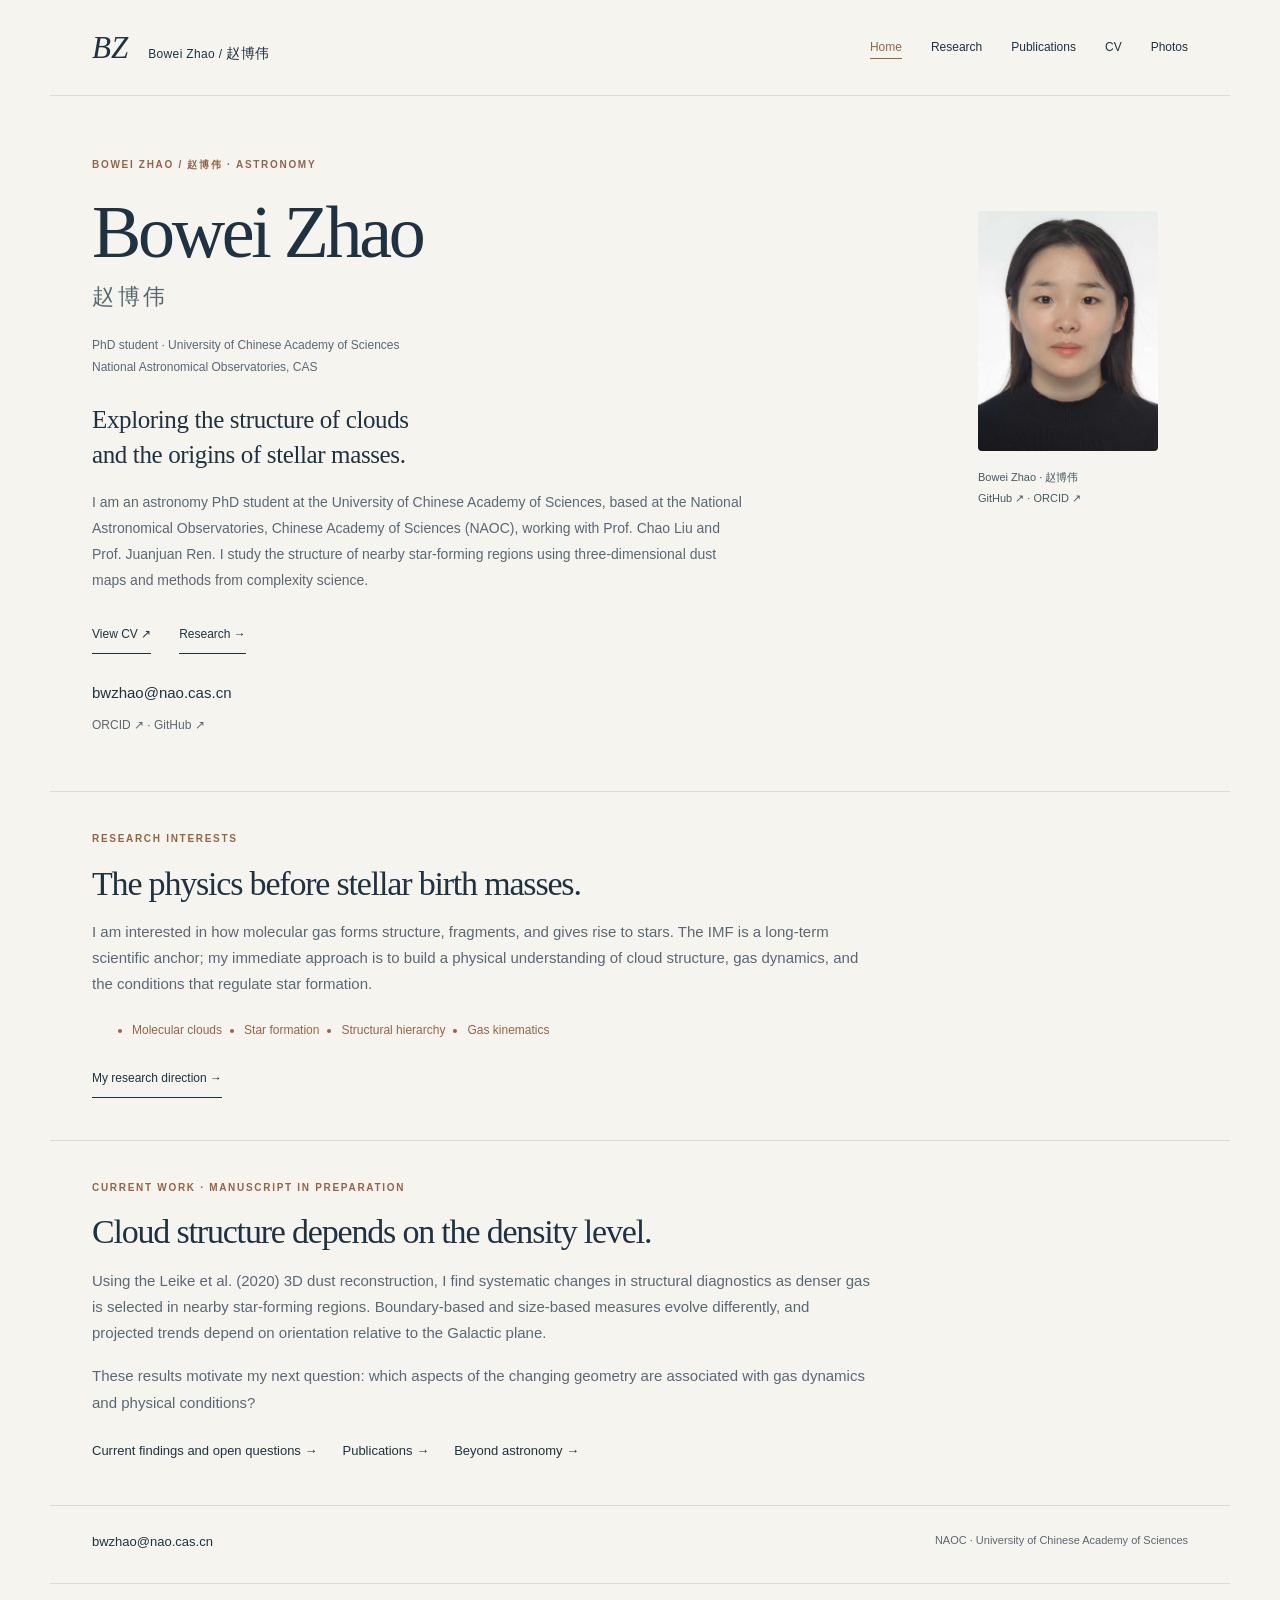
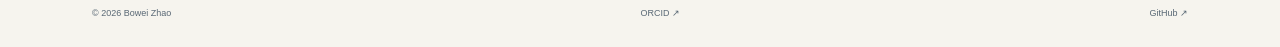
==== commit 74997aca: "Add files via upload" ====
--- a/index.html
+++ b/index.html
@@ -1,2 +1,2 @@
 <!doctype html>
-<html lang="en"><head><meta charset="utf-8"><meta name="viewport" content="width=device-width,initial-scale=1"><title>Bowei Zhao | Home · Molecular Clouds &amp; Star Formation</title><meta name="description" content="Bowei Zhao, astronomy PhD student at UCAS and NAOC, studying molecular clouds, star formation, fractal structure, and 3D dust."><link rel="noopener noreferrer" href="https://zhao-bowei.github.io/" target="_blank"><meta name="theme-color" content="#f6f4ee"><link rel="icon" href="favicon.svg" type="image/svg+xml"><link rel="stylesheet" href="style.css?v=20261019"><link rel="stylesheet" href="pages.css?v=20261019"></head><body><a class="skip" href="#main">Skip to content</a><header class="wrap"><a class="brand" href="index.html">BZ<span>Bowei Zhao / <span class="chinese-name">赵博伟</span></span></a><nav aria-label="Main navigation"><a href="index.html" aria-current="page">Home</a><a href="research.html">Research</a><a href="publications.html">Publications</a><a href="cv.html">CV</a><a href="photos.html">Photos</a></nav></header><main id="main"><section class="hero wrap application-intro" id="background"><div><p class="eyebrow">BOWEI ZHAO / 赵博伟 · ASTRONOMY</p><h1>Bowei Zhao<span class="name-cn">赵博伟</span></h1><p class="intro-role">PhD student · University of Chinese Academy of Sciences<br>National Astronomical Observatories, CAS</p><p class="hero-question">Exploring the structure of clouds<br>and the origins of stellar masses.</p><p class="hero-bio">I am an astronomy PhD student at the University of Chinese Academy of Sciences, based at the National Astronomical Observatories, Chinese Academy of Sciences (NAOC), working with Prof. Chao Liu and Prof. Juanjuan Ren. I study the structure of nearby star-forming regions using three-dimensional dust maps and methods from complexity science.</p><div class="intro-actions"><a class="text-link" href="cv.html">View CV ↗</a><a class="text-link" href="research.html">Research →</a></div><div class="direct-contact"><a href="mailto:bwzhao@nao.cas.cn">bwzhao@nao.cas.cn</a><div><a href="https://orcid.org/0009-0002-6783-7510" rel="me noopener noreferrer" target="_blank">ORCID ↗</a> · <a href="https://github.com/Zhao-Bowei" target="_blank" rel="noopener noreferrer">GitHub ↗</a></div></div></div><figure class="profile-photo"><img src="portrait.jpg" alt="Portrait of Bowei Zhao" width="180" height="240" style="display:block;width:180px;max-width:100%;height:auto"><figcaption>Bowei Zhao · 赵博伟<br><a href="https://github.com/Zhao-Bowei" target="_blank" rel="noopener noreferrer">GitHub ↗</a> · <a href="https://orcid.org/0009-0002-6783-7510" rel="me noopener noreferrer" aria-label="ORCID: 0009-0002-6783-7510" target="_blank">ORCID ↗</a></figcaption></figure></section><section class="wrap home-summary"><p class="eyebrow">RESEARCH INTERESTS</p><h2>From cloud structure to stellar birth masses.</h2><p>My broader interest is the physical origin of the core mass function and the stellar initial mass function. I am interested in connecting cloud geometry with gas dynamics, physical conditions, and fragmentation.</p><ul class="interest-keywords"><li>Molecular clouds</li><li>Star formation</li><li>Fractal structure</li><li>3D dust maps</li></ul><a class="text-link" href="research.html#interests">Explore my research interests →</a></section><section class="wrap home-summary"><p class="eyebrow">CURRENT WORK</p><h2>Fractal structure of nearby clouds.</h2><p>I independently implemented four families of structural diagnostics in two and three dimensions. The project is ongoing, with a manuscript in preparation.</p><div class="home-links"><a href="research.html">Research projects →</a><a href="publications.html">Publications →</a><a href="photos.html">Beyond astronomy →</a></div></section><section class="wrap page-contact"><a href="mailto:bwzhao@nao.cas.cn">bwzhao@nao.cas.cn</a><span>NAOC · University of Chinese Academy of Sciences</span></section></main><footer class="wrap"><span>© 2026 Bowei Zhao</span><a href="https://orcid.org/0009-0002-6783-7510" target="_blank" rel="me noopener noreferrer">ORCID ↗</a><a href="https://github.com/Zhao-Bowei" target="_blank" rel="noopener noreferrer">GitHub ↗</a></footer></body></html>+<html lang="en"><head><meta charset="utf-8"><meta name="viewport" content="width=device-width,initial-scale=1"><title>Bowei Zhao | Home · Molecular Clouds &amp; Star Formation</title><meta name="description" content="Bowei Zhao, astronomy PhD student at UCAS and NAOC, studying molecular clouds, star formation, fractal structure, and 3D dust."><link rel="noopener noreferrer" href="https://zhao-bowei.github.io/" target="_blank"><meta name="theme-color" content="#f6f4ee"><link rel="icon" href="favicon.svg" type="image/svg+xml"><link rel="stylesheet" href="style.css?v=20261019"><link rel="stylesheet" href="pages.css?v=20261019-science2"></head><body><a class="skip" href="#main">Skip to content</a><header class="wrap"><a class="brand" href="index.html">BZ<span>Bowei Zhao / <span class="chinese-name">赵博伟</span></span></a><nav aria-label="Main navigation"><a href="index.html" aria-current="page">Home</a><a href="research.html">Research</a><a href="publications.html">Publications</a><a href="cv.html">CV</a><a href="photos.html">Photos</a></nav></header><main id="main"><section class="hero wrap application-intro" id="background"><div><p class="eyebrow">BOWEI ZHAO / 赵博伟 · ASTRONOMY</p><h1>Bowei Zhao<span class="name-cn">赵博伟</span></h1><p class="intro-role">PhD student · University of Chinese Academy of Sciences<br>National Astronomical Observatories, CAS</p><p class="hero-question">Exploring the structure of clouds<br>and the origins of stellar masses.</p><p class="hero-bio">I am an astronomy PhD student at the University of Chinese Academy of Sciences, based at the National Astronomical Observatories, Chinese Academy of Sciences (NAOC), working with Prof. Chao Liu and Prof. Juanjuan Ren. I study the structure of nearby star-forming regions using three-dimensional dust maps and methods from complexity science.</p><div class="intro-actions"><a class="text-link" href="cv.html">View CV ↗</a><a class="text-link" href="research.html">Research →</a></div><div class="direct-contact"><a href="mailto:bwzhao@nao.cas.cn">bwzhao@nao.cas.cn</a><div><a href="https://orcid.org/0009-0002-6783-7510" rel="me noopener noreferrer" target="_blank">ORCID ↗</a> · <a href="https://github.com/Zhao-Bowei" target="_blank" rel="noopener noreferrer">GitHub ↗</a></div></div></div><figure class="profile-photo"><img src="portrait.jpg" alt="Portrait of Bowei Zhao" width="180" height="240" style="display:block;width:180px;max-width:100%;height:auto"><figcaption>Bowei Zhao · 赵博伟<br><a href="https://github.com/Zhao-Bowei" target="_blank" rel="noopener noreferrer">GitHub ↗</a> · <a href="https://orcid.org/0009-0002-6783-7510" rel="me noopener noreferrer" aria-label="ORCID: 0009-0002-6783-7510" target="_blank">ORCID ↗</a></figcaption></figure></section><section class="wrap home-summary"><p class="eyebrow">RESEARCH INTERESTS</p><h2>The physics before stellar birth masses.</h2><p>I am interested in how molecular gas forms structure, fragments, and gives rise to stars. The IMF is a long-term scientific anchor; my immediate approach is to build a physical understanding of cloud structure, gas dynamics, and the conditions that regulate star formation.</p><ul class="interest-keywords"><li>Molecular clouds</li><li>Star formation</li><li>Structural hierarchy</li><li>Gas kinematics</li></ul><a class="text-link" href="research.html#interests">My research direction →</a></section><section class="wrap home-summary"><p class="eyebrow">CURRENT WORK · MANUSCRIPT IN PREPARATION</p><h2>Cloud structure depends on the density level.</h2><p>Using the Leike et al. (2020) 3D dust reconstruction, I find systematic changes in structural diagnostics as denser gas is selected in nearby star-forming regions. Boundary-based and size-based measures evolve differently, and projected trends depend on orientation relative to the Galactic plane.</p><p>These results motivate my next question: which aspects of the changing geometry are associated with gas dynamics and physical conditions?</p><div class="home-links"><a href="research.html#findings-heading">Current findings and open questions →</a><a href="publications.html">Publications →</a><a href="photos.html">Beyond astronomy →</a></div></section><section class="wrap page-contact"><a href="mailto:bwzhao@nao.cas.cn">bwzhao@nao.cas.cn</a><span>NAOC · University of Chinese Academy of Sciences</span></section></main><footer class="wrap"><span>© 2026 Bowei Zhao</span><a href="https://orcid.org/0009-0002-6783-7510" target="_blank" rel="me noopener noreferrer">ORCID ↗</a><a href="https://github.com/Zhao-Bowei" target="_blank" rel="noopener noreferrer">GitHub ↗</a></footer></body></html>
--- a/pages.css
+++ b/pages.css
@@ -1,2 +1,4 @@
 /* Multi-page refinements: preserve the established visual identity. */
-header{height:auto;min-height:96px;gap:24px}header nav{flex-wrap:wrap;justify-content:flex-end}nav a[aria-current=page]{color:var(--accent);border-bottom:1px solid var(--accent)}.brand>span{display:inline}.brand .chinese-name{font-family:"Kaiti SC","STKaiti","KaiTi","楷体","AR PL UKai CN",serif;font-size:14px;margin-left:0}.application-intro{padding-top:60px;padding-bottom:55px}.direct-contact{margin-top:26px;font-size:15px}.direct-contact>div{font-size:12px;margin-top:9px;color:var(--muted)}.home-summary{padding-top:38px;padding-bottom:42px;border-top:1px solid var(--line)}.home-summary h2{font-size:34px;margin:16px 0}.home-summary>p:not(.eyebrow){max-width:780px;font-size:15px;color:var(--muted)}.interest-keywords{display:flex;flex-wrap:wrap;gap:10px 22px;color:var(--accent);font-size:12px;margin:22px 0}.home-links{display:flex;gap:25px;flex-wrap:wrap;margin-top:24px;font-size:13px}.page-contact{border-top:1px solid var(--line);padding-top:25px;padding-bottom:30px;display:flex;justify-content:space-between;gap:18px;flex-wrap:wrap;font-size:13px}.page-contact>span{font-size:11px;color:var(--muted)}.subheading{font-size:25px;margin:30px 0 18px}.paper-link{color:var(--accent);border-bottom:1px solid var(--line)}.cv-page,.page-heading{padding-top:55px;padding-bottom:35px}.cv-page h1,.page-heading h1{font-size:55px;margin:20px 0 25px;letter-spacing:-.03em}.cv-page>p:not(.eyebrow){font-size:14px;color:var(--muted)}.cv-embed{width:100%;height:850px;margin-top:30px;border:1px solid var(--line);background:white}.page-heading+.personal-gallery{border-top:0;padding-top:0}.interests{padding-top:55px}.publications{border-top:0}.publications>h2{font-size:48px}@media(max-width:760px){header{padding-top:20px;padding-bottom:20px;align-items:flex-start}header nav{gap:10px 16px;max-width:270px}.brand>span{display:none}.cv-embed{height:65vh;min-height:420px}.cv-page h1,.page-heading h1{font-size:40px}.home-summary h2{font-size:29px}.application-intro{padding-top:38px}}+header{height:auto;min-height:96px;gap:24px}header nav{flex-wrap:wrap;justify-content:flex-end}nav a[aria-current=page]{color:var(--accent);border-bottom:1px solid var(--accent)}.brand>span{display:inline}.brand .chinese-name{font-family:"Kaiti SC","STKaiti","KaiTi","楷体","AR PL UKai CN",serif;font-size:14px;margin-left:0}.application-intro{padding-top:60px;padding-bottom:55px}.direct-contact{margin-top:26px;font-size:15px}.direct-contact>div{font-size:12px;margin-top:9px;color:var(--muted)}.home-summary{padding-top:38px;padding-bottom:42px;border-top:1px solid var(--line)}.home-summary h2{font-size:34px;margin:16px 0}.home-summary>p:not(.eyebrow){max-width:780px;font-size:15px;color:var(--muted)}.interest-keywords{display:flex;flex-wrap:wrap;gap:10px 22px;color:var(--accent);font-size:12px;margin:22px 0}.home-links{display:flex;gap:25px;flex-wrap:wrap;margin-top:24px;font-size:13px}.page-contact{border-top:1px solid var(--line);padding-top:25px;padding-bottom:30px;display:flex;justify-content:space-between;gap:18px;flex-wrap:wrap;font-size:13px}.page-contact>span{font-size:11px;color:var(--muted)}.subheading{font-size:25px;margin:30px 0 18px}.paper-link{color:var(--accent);border-bottom:1px solid var(--line)}.cv-page,.page-heading{padding-top:55px;padding-bottom:35px}.cv-page h1,.page-heading h1{font-size:55px;margin:20px 0 25px;letter-spacing:-.03em}.cv-page>p:not(.eyebrow){font-size:14px;color:var(--muted)}.cv-embed{width:100%;height:850px;margin-top:30px;border:1px solid var(--line);background:white}.page-heading+.personal-gallery{border-top:0;padding-top:0}.interests{padding-top:55px}.publications{border-top:0}.publications>h2{font-size:48px}@media(max-width:760px){header{padding-top:20px;padding-bottom:20px;align-items:flex-start}header nav{gap:10px 16px;max-width:270px}.brand>span{display:none}.cv-embed{height:65vh;min-height:420px}.cv-page h1,.page-heading h1{font-size:40px}.home-summary h2{font-size:29px}.application-intro{padding-top:38px}}
+/* Research narrative: findings are distinct from hypotheses and planned work. */
+.long-term{margin-top:30px;color:var(--muted);font-size:13px}.long-term summary{cursor:pointer;color:var(--accent)}.long-term p{max-width:850px;margin-top:15px}.findings,.next-science{padding:35px 0;border-top:1px solid var(--line);margin-top:35px}.findings>h3,.next-science>h3{font-size:31px;margin:18px 0}.findings p,.next-science p{font-size:14px;color:var(--muted);max-width:890px}.findings article{padding-top:25px;margin-top:25px;border-top:1px solid var(--line)}.findings h4{font:normal 24px/1.4 Georgia,serif;margin:0 0 15px}.finding-scope{font-size:12px!important}.table-scroll{overflow-x:auto;max-width:780px;margin:24px 0}.table-scroll table{border-collapse:collapse;width:100%;font-size:13px;text-align:left}.table-scroll caption{text-align:left;font-size:11px;color:var(--muted);padding-bottom:10px}.table-scroll td,.table-scroll th{padding:12px 14px;border-bottom:1px solid var(--line)}.table-scroll th{background:#e9eeeb;font-weight:600}.interpretation{background:#e9eeeb;margin-top:30px;padding:25px}.interpretation h4{margin-top:15px}.next-science{margin-top:30px}.next-science>p+p{margin-top:17px}@media(max-width:620px){.findings>h3,.next-science>h3{font-size:26px}.findings h4{font-size:22px}.interpretation{padding:20px}.table-scroll td,.table-scroll th{padding:10px}}
